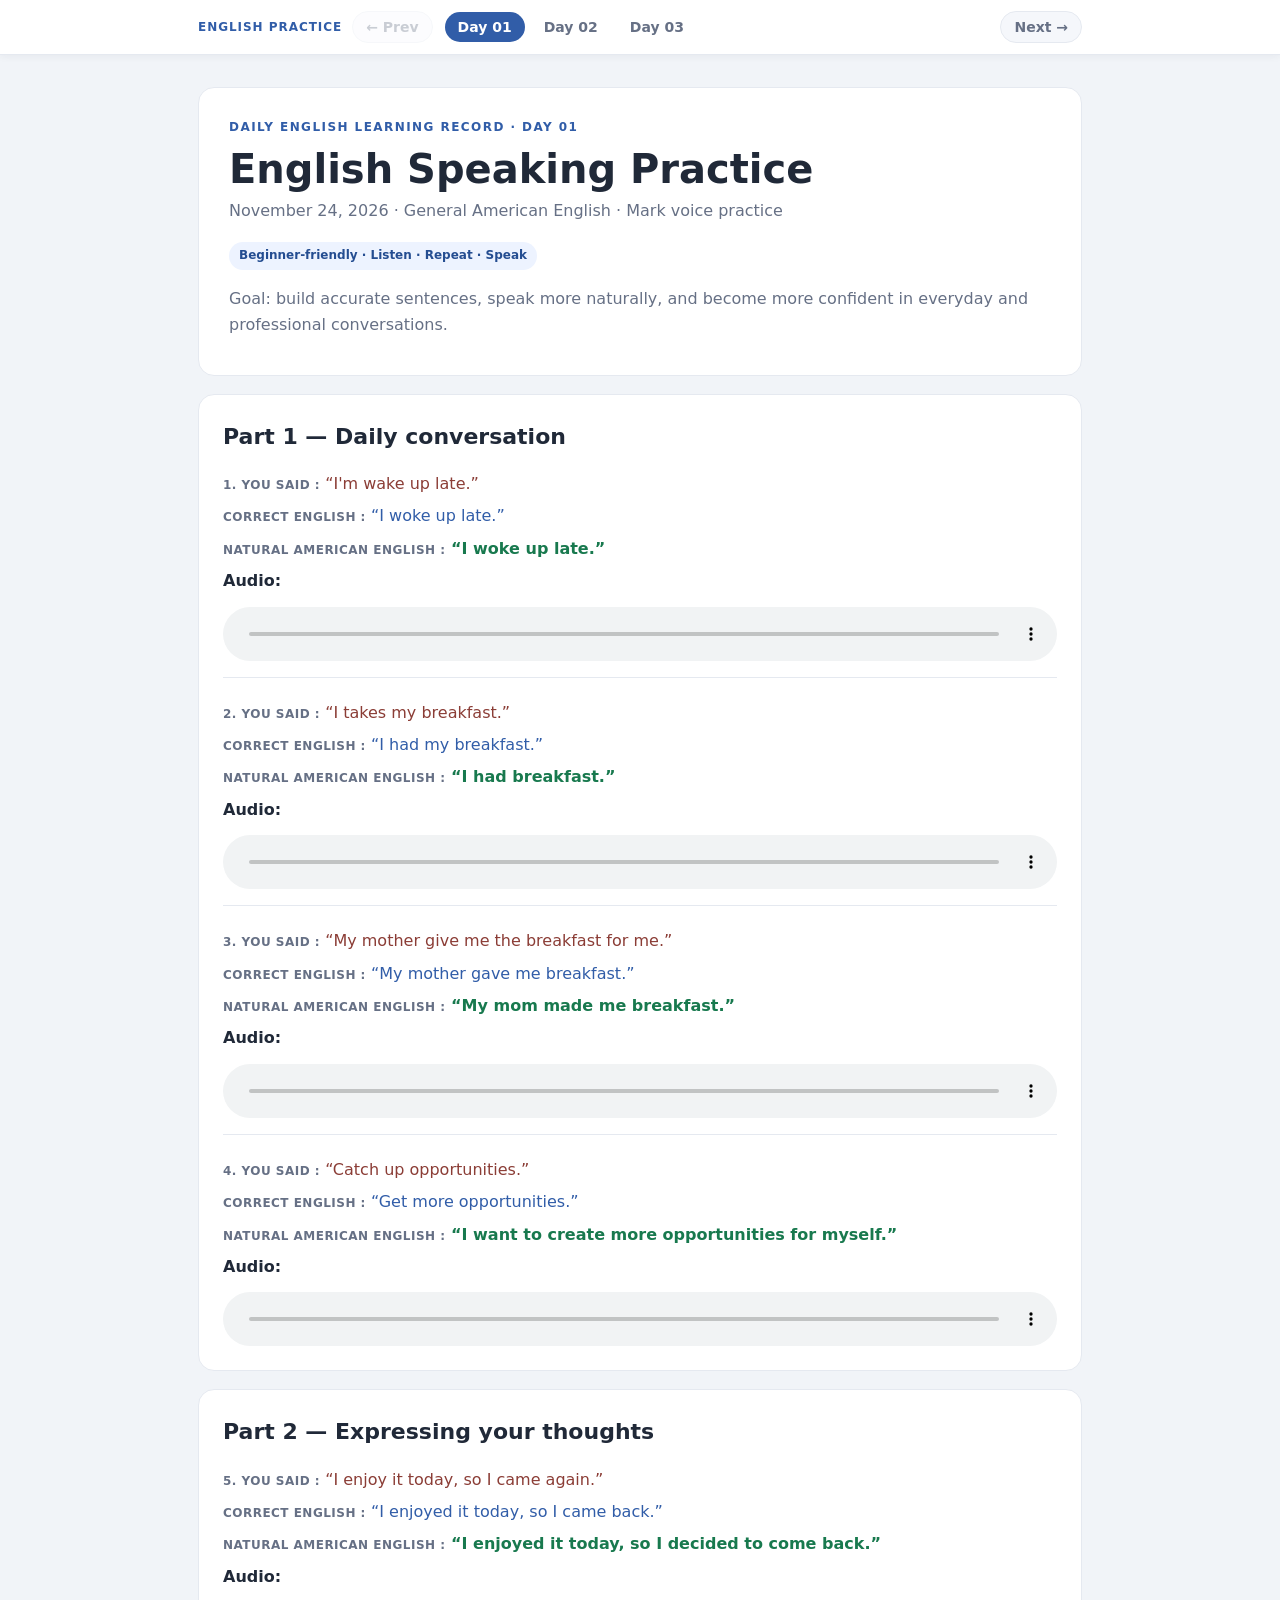
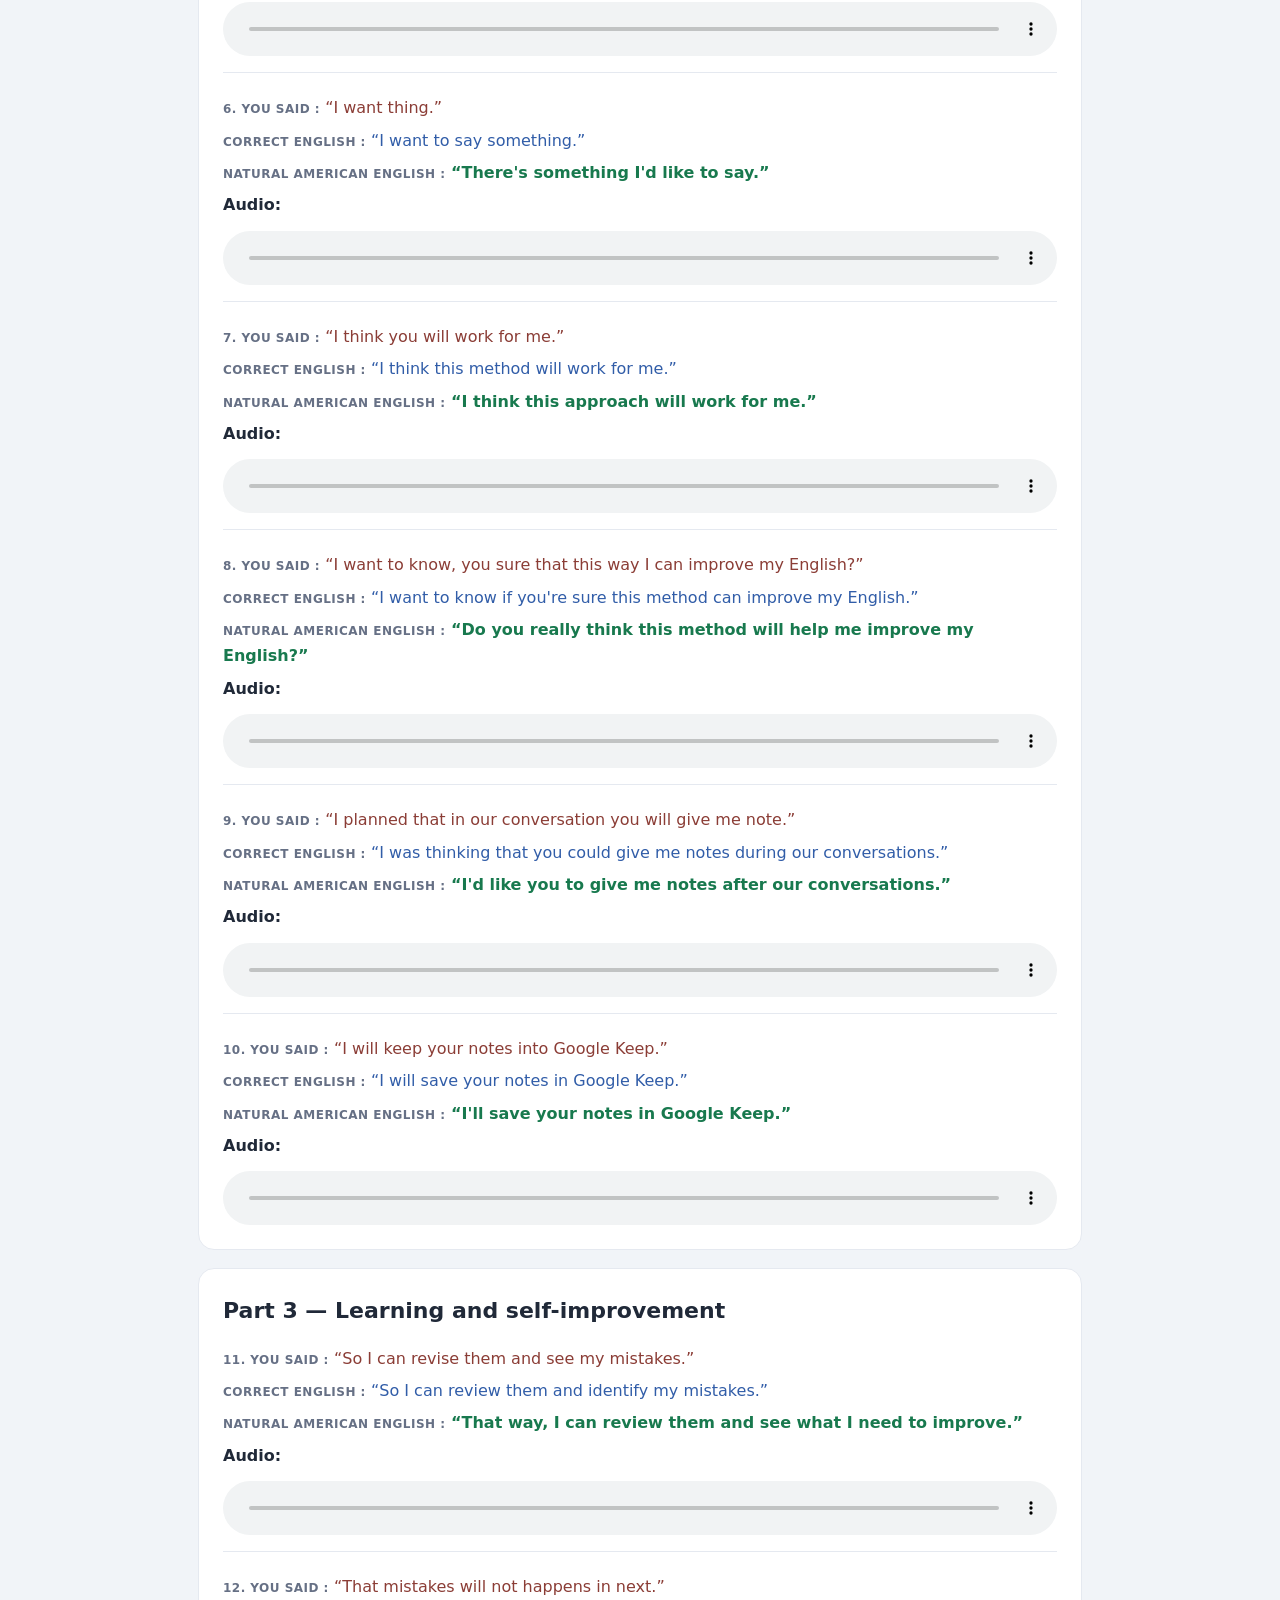
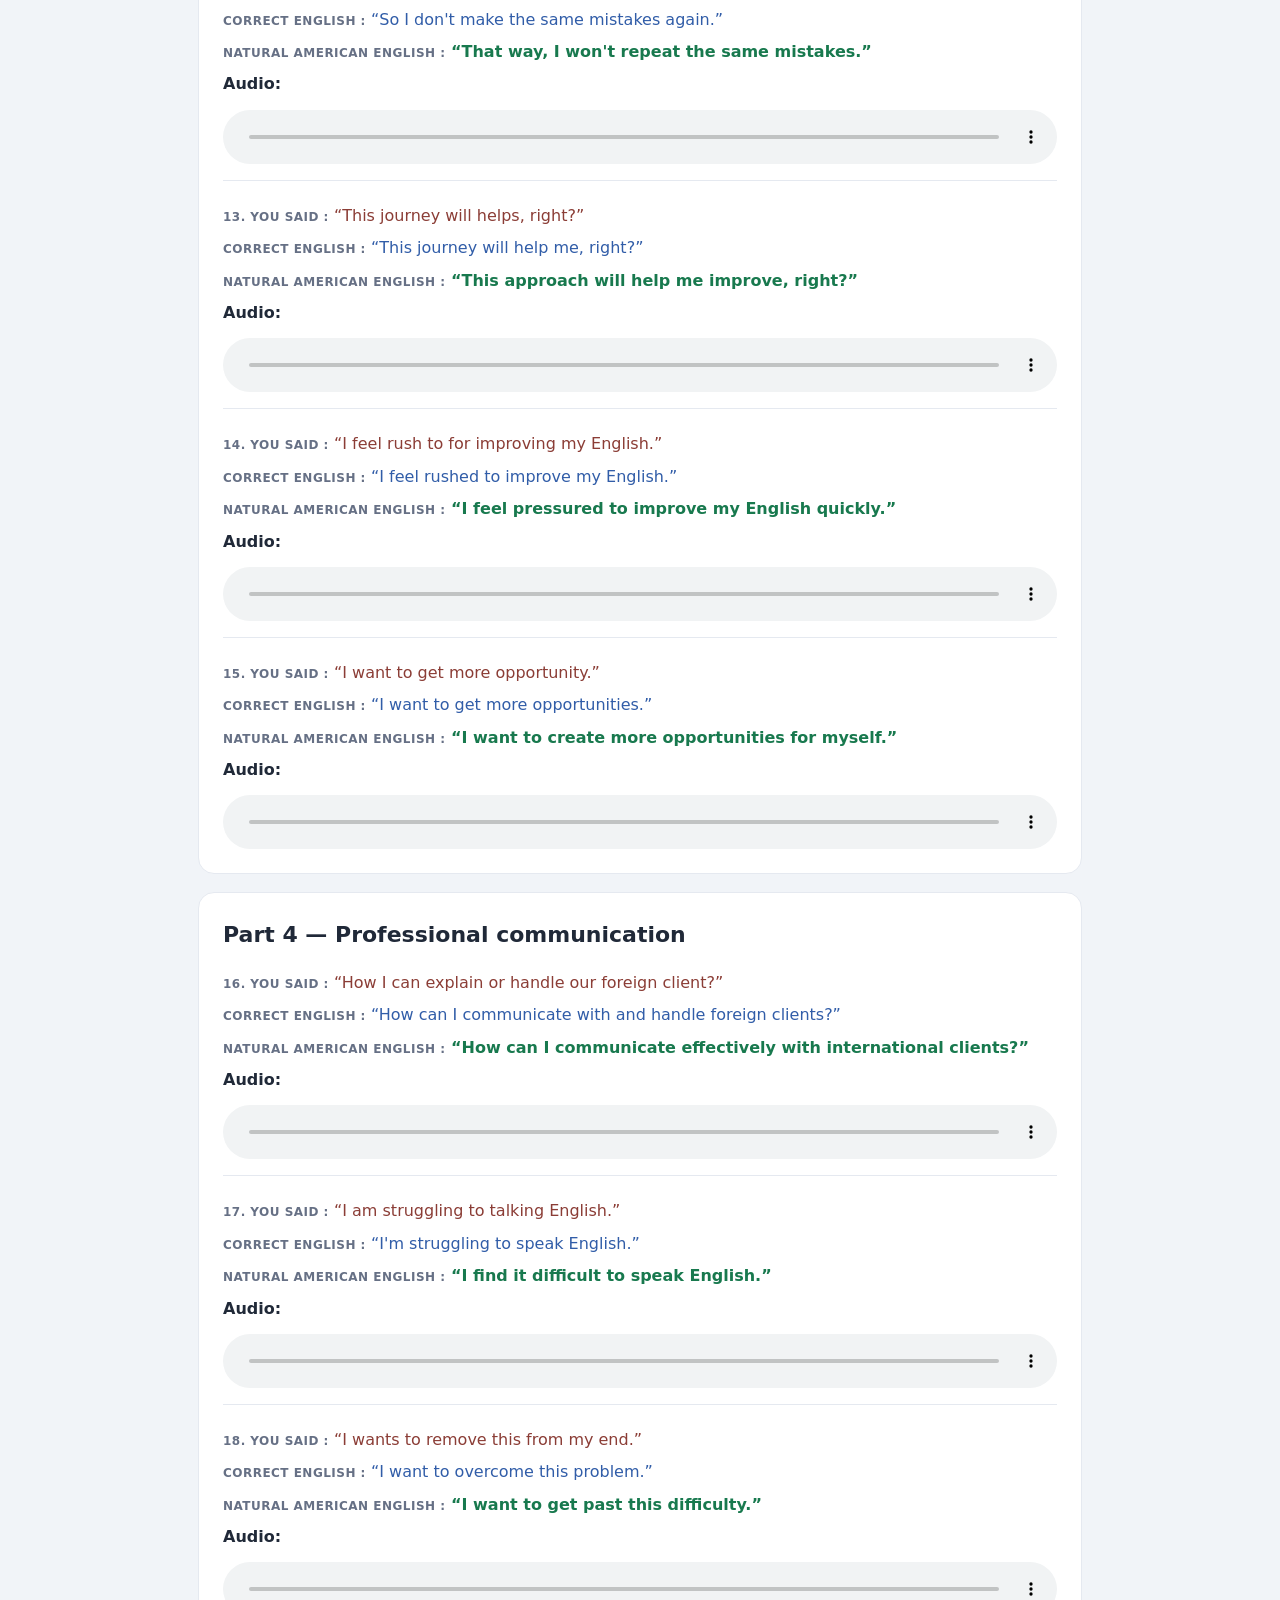
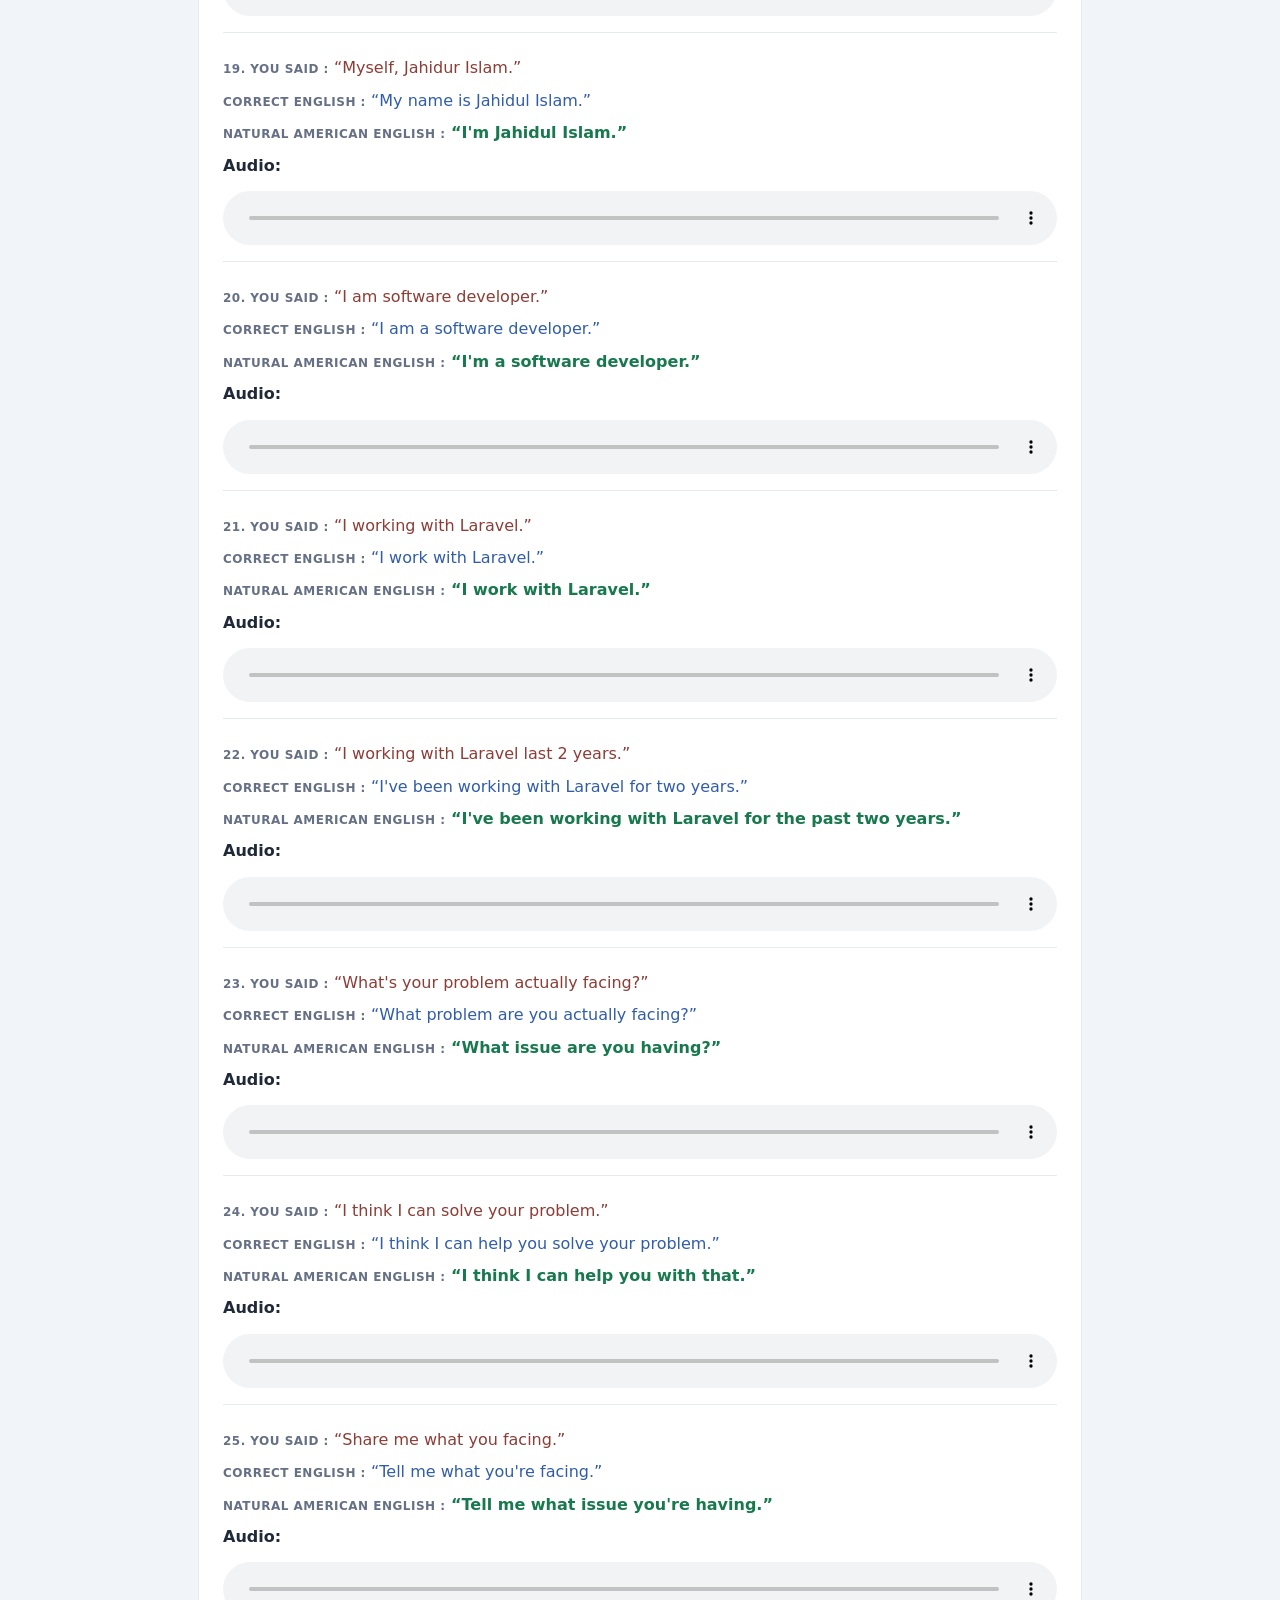
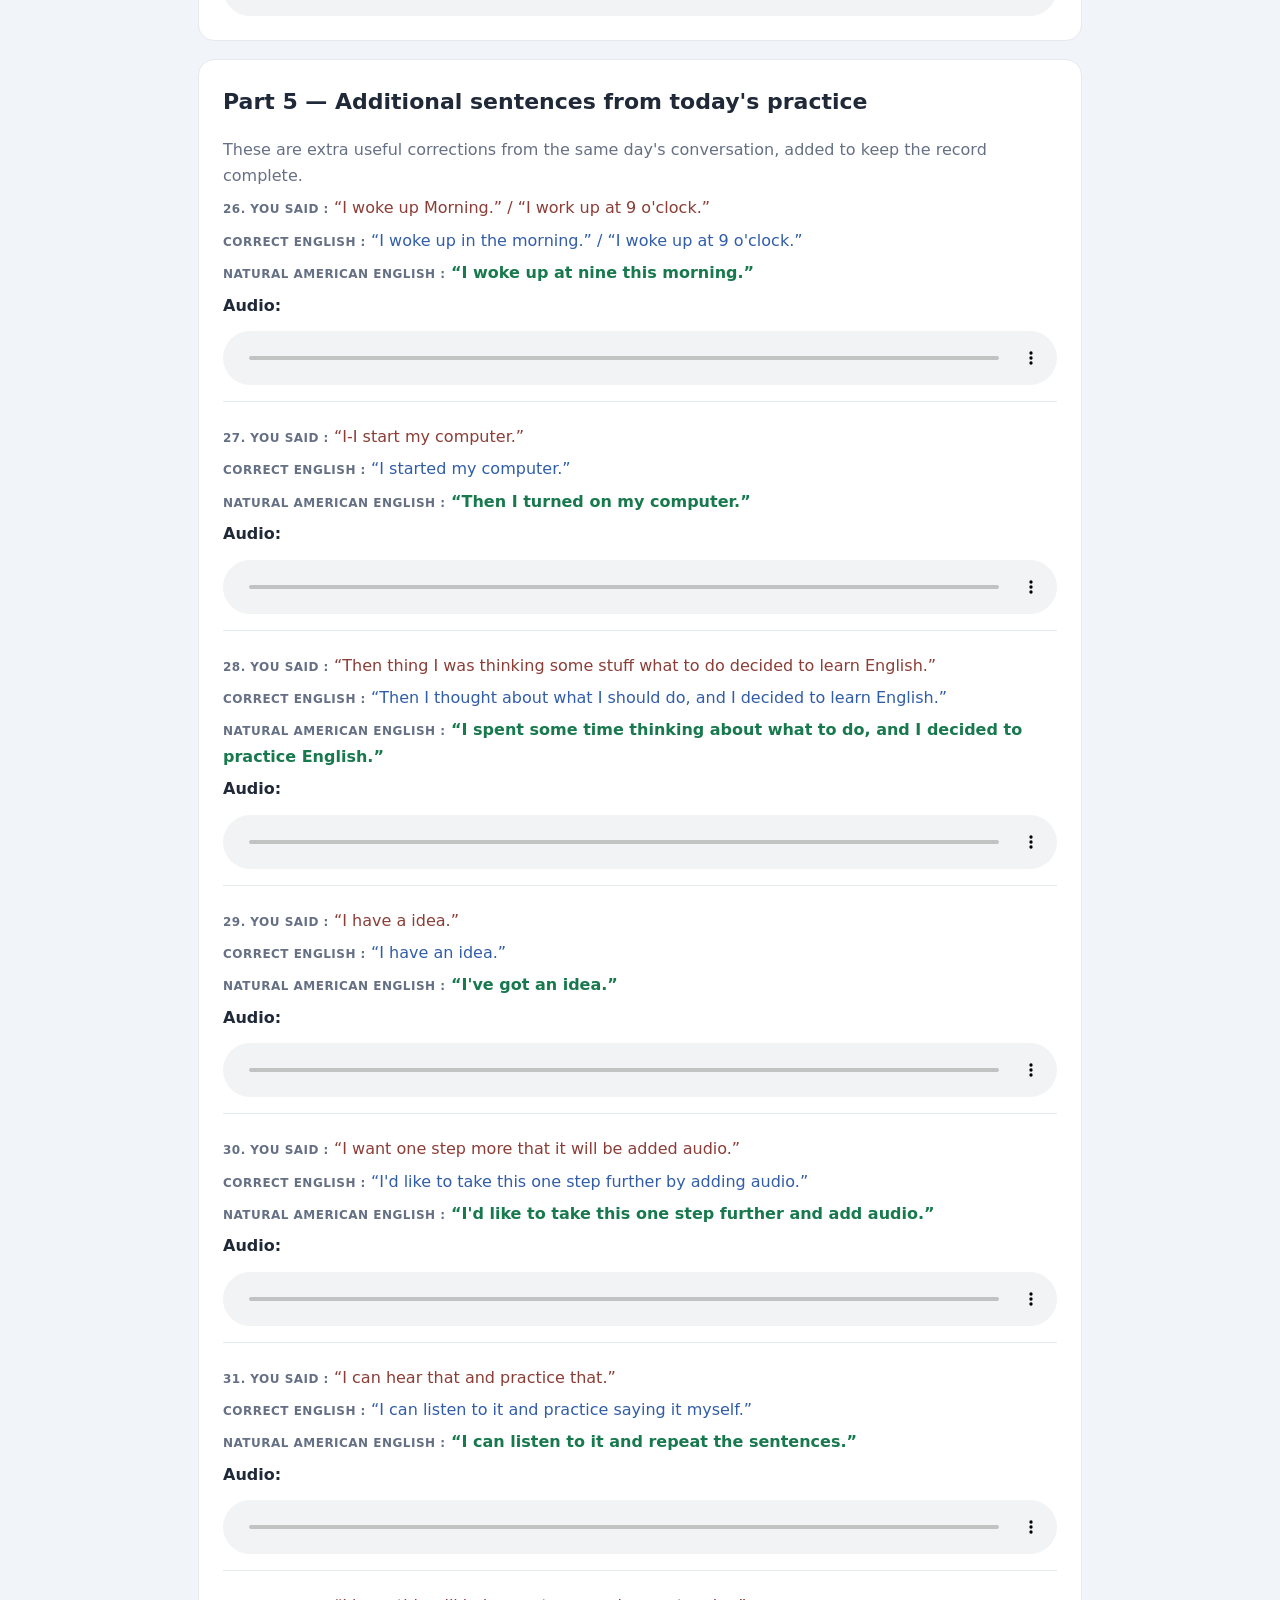
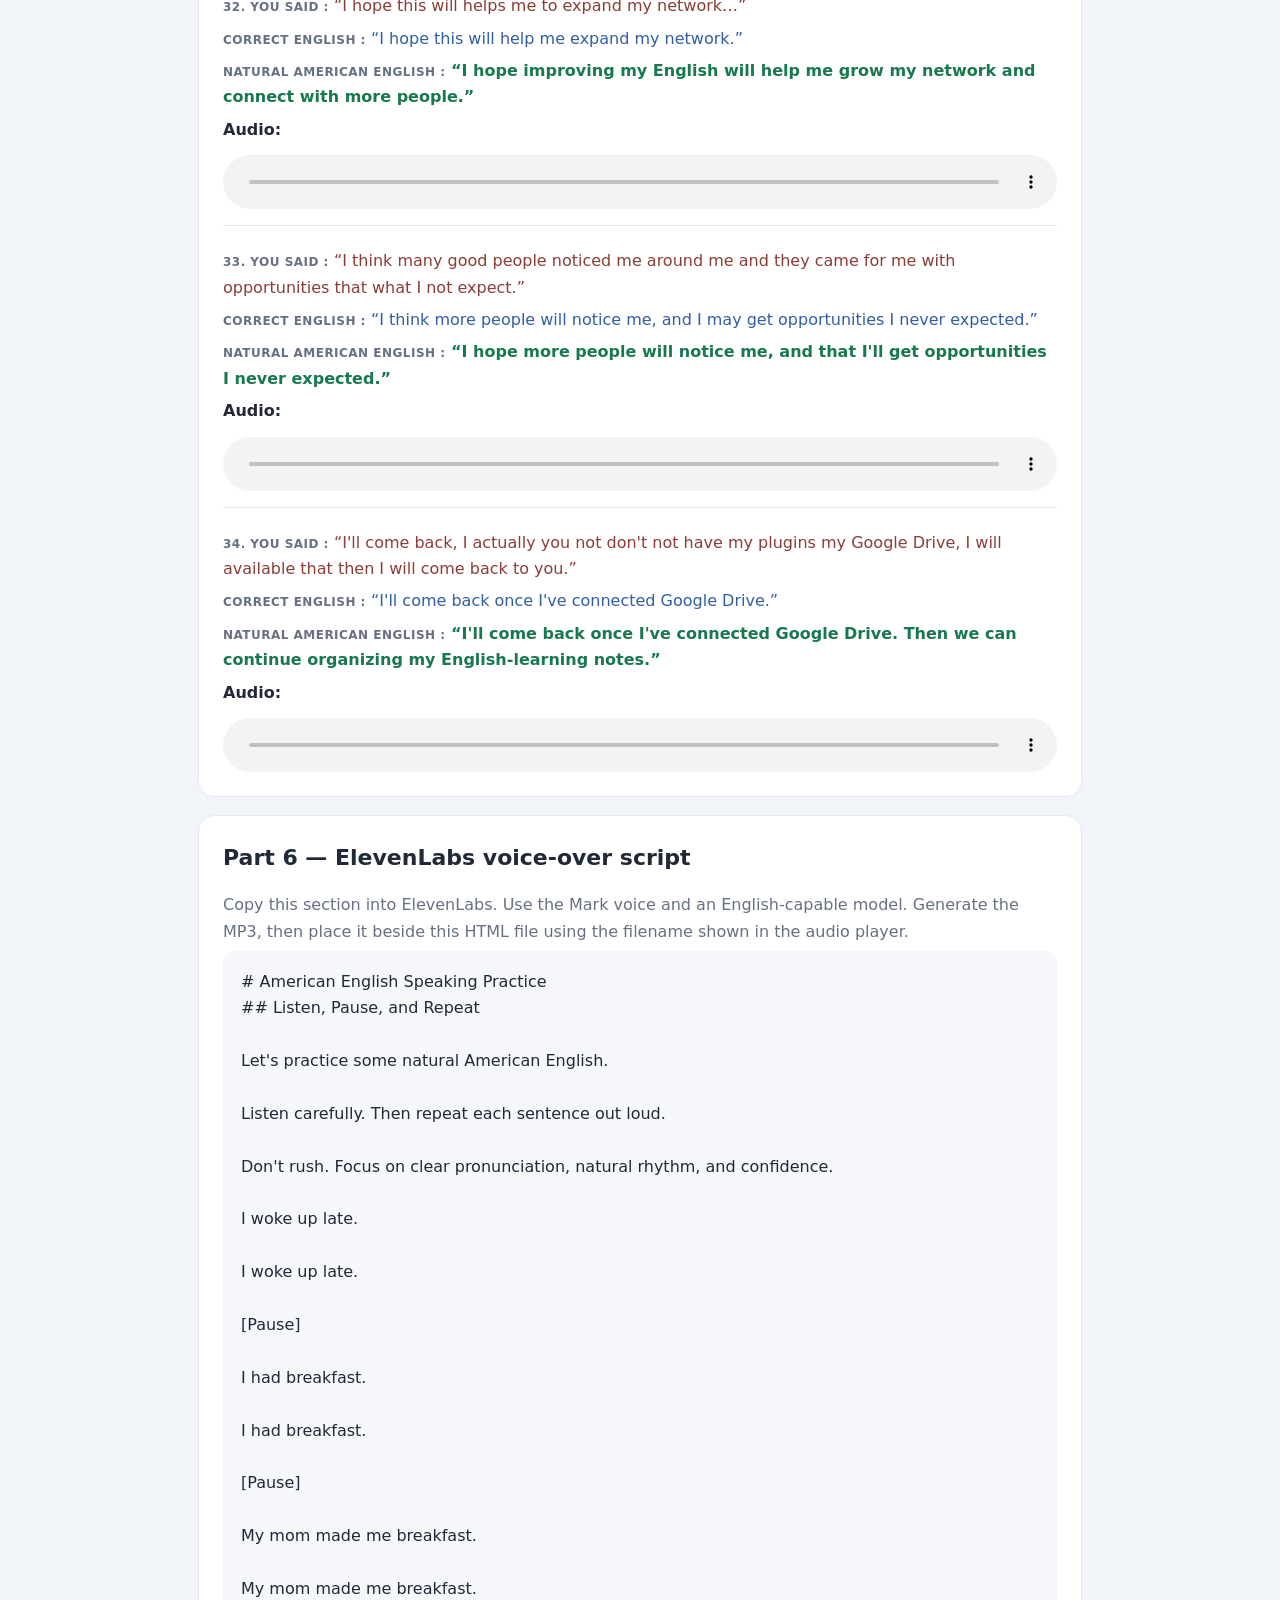
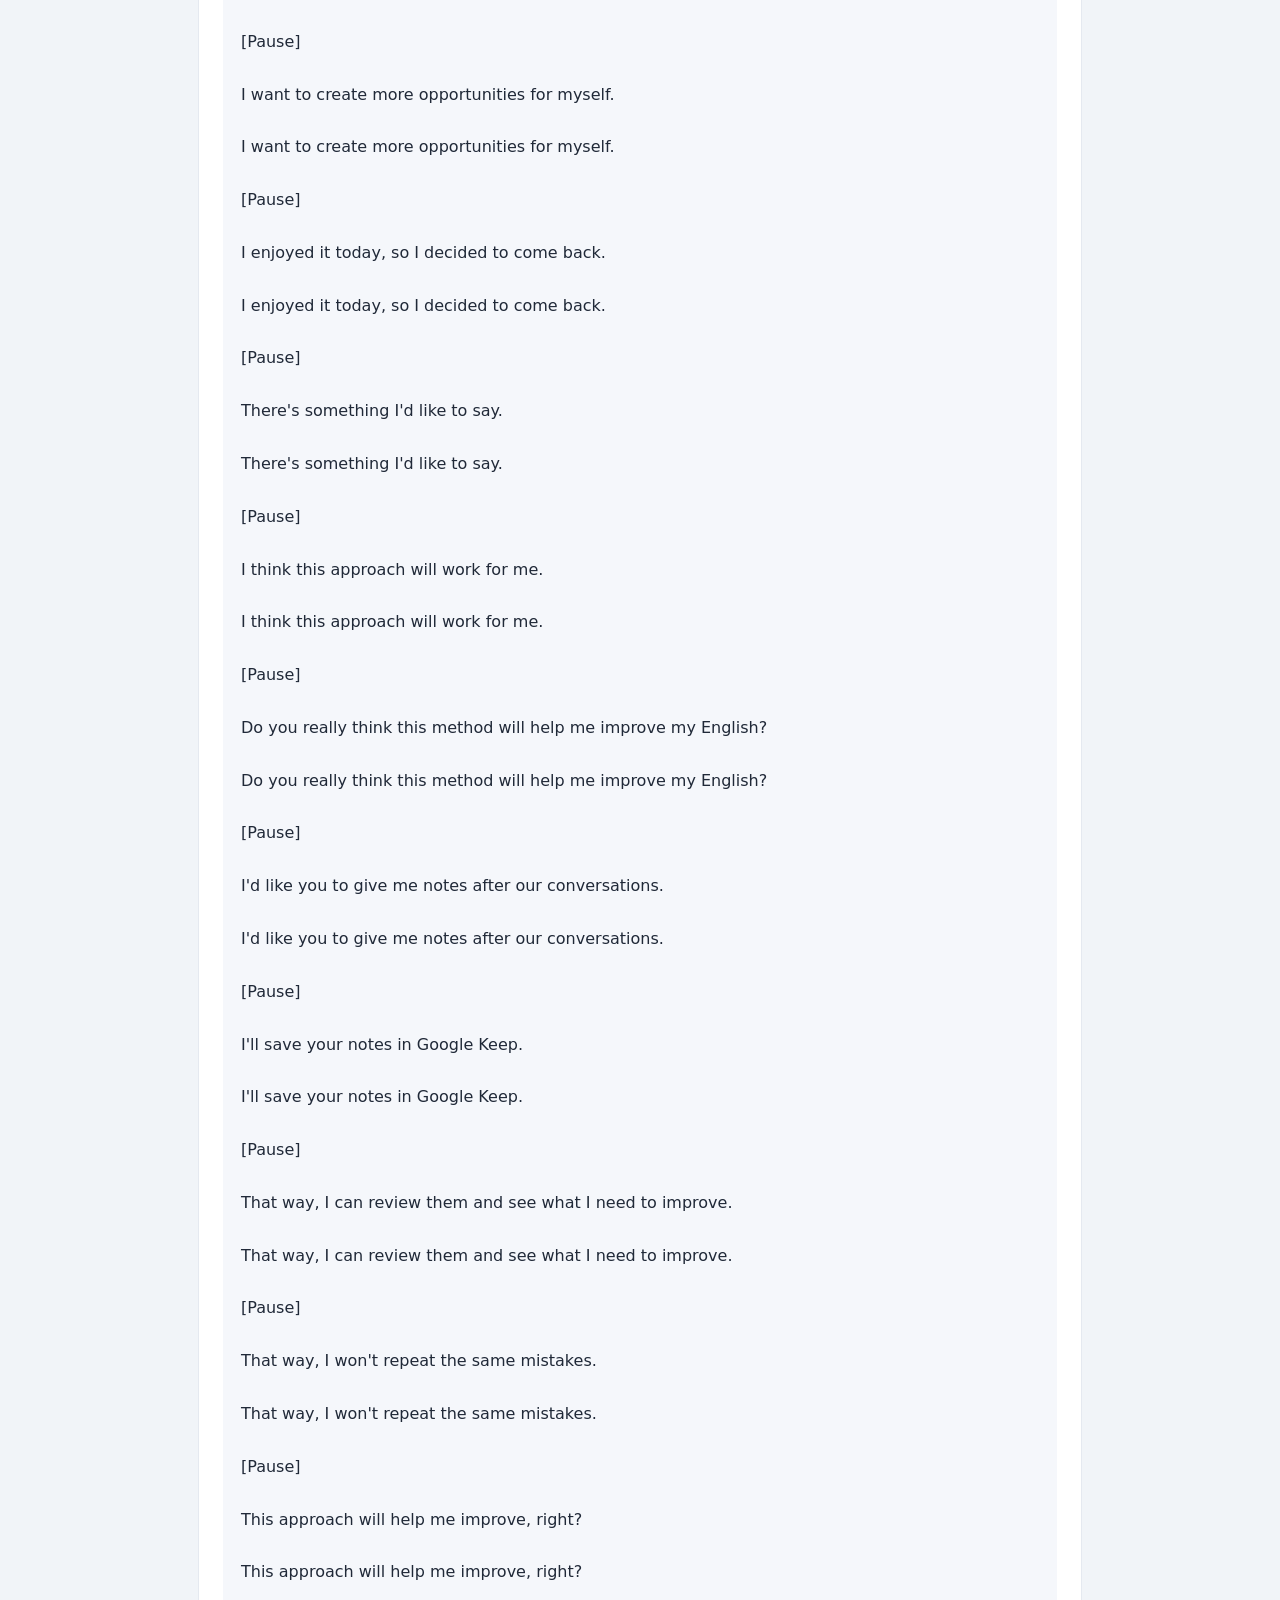
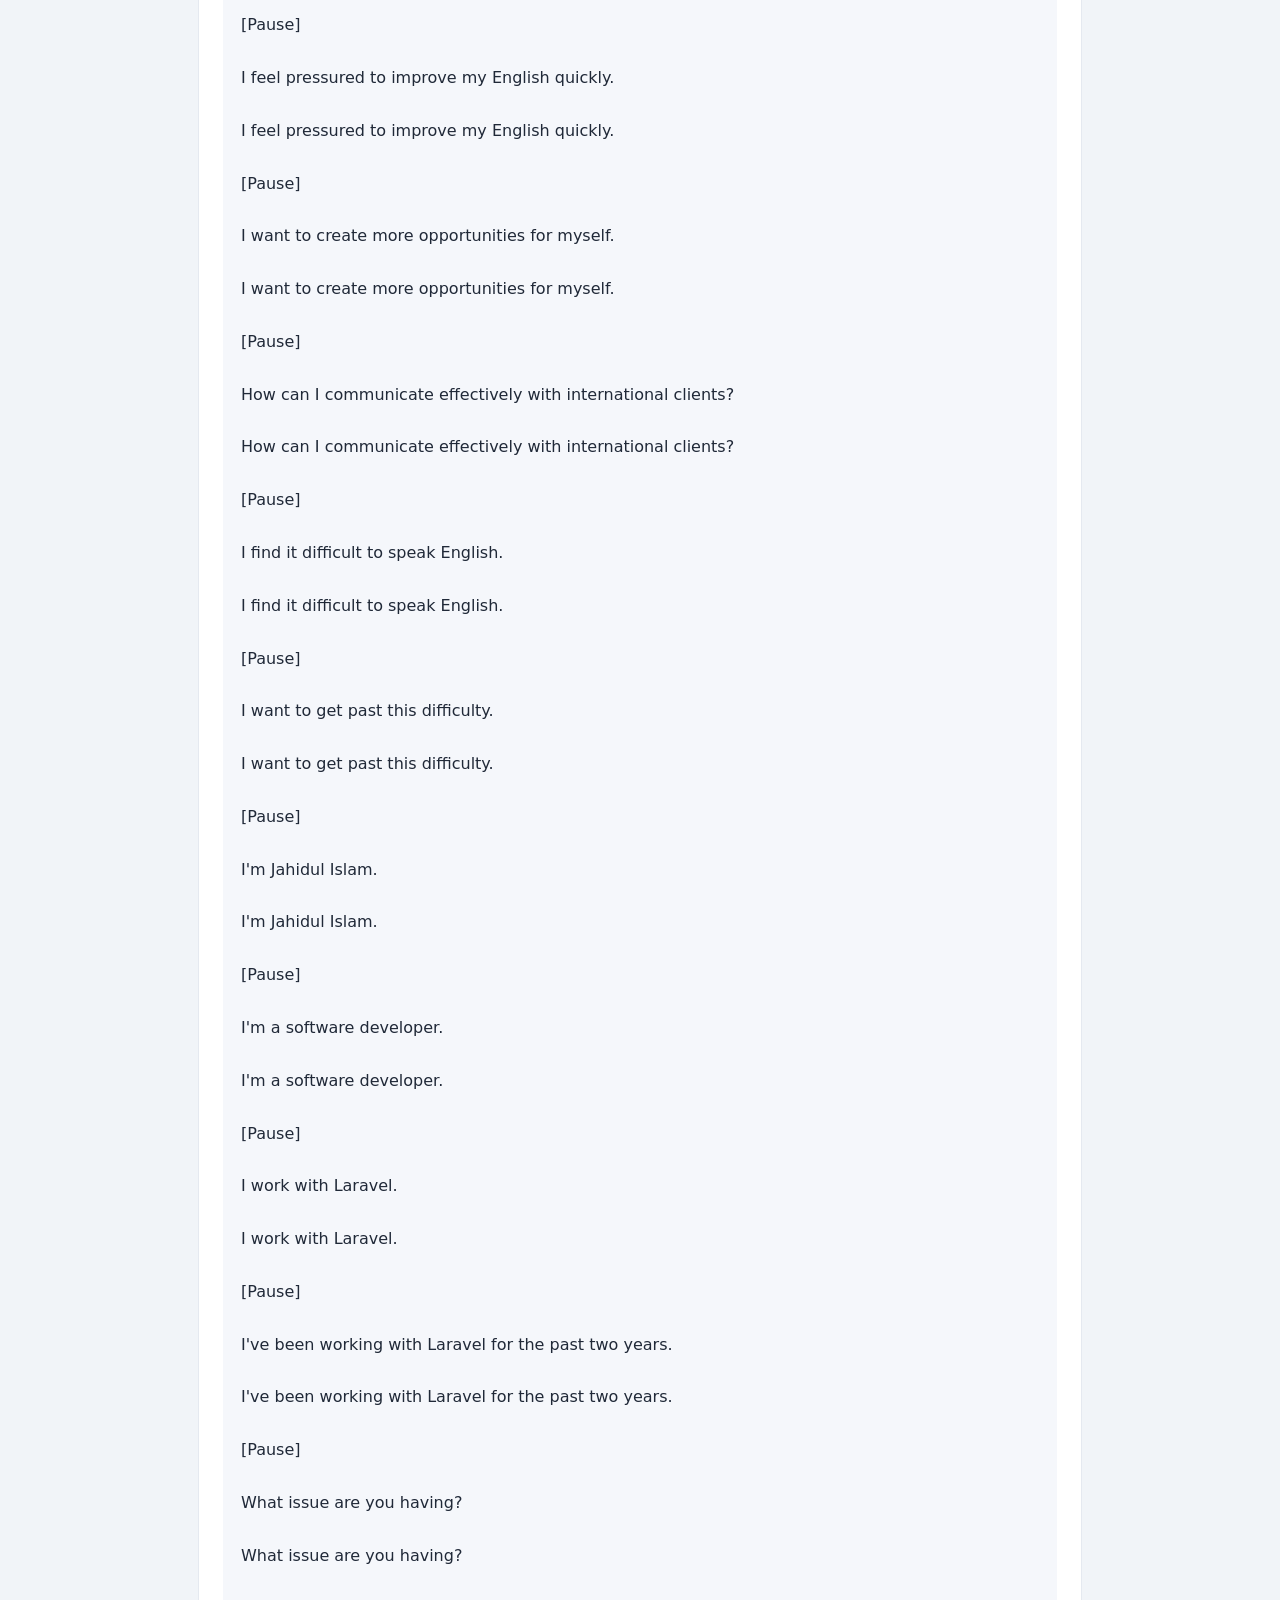
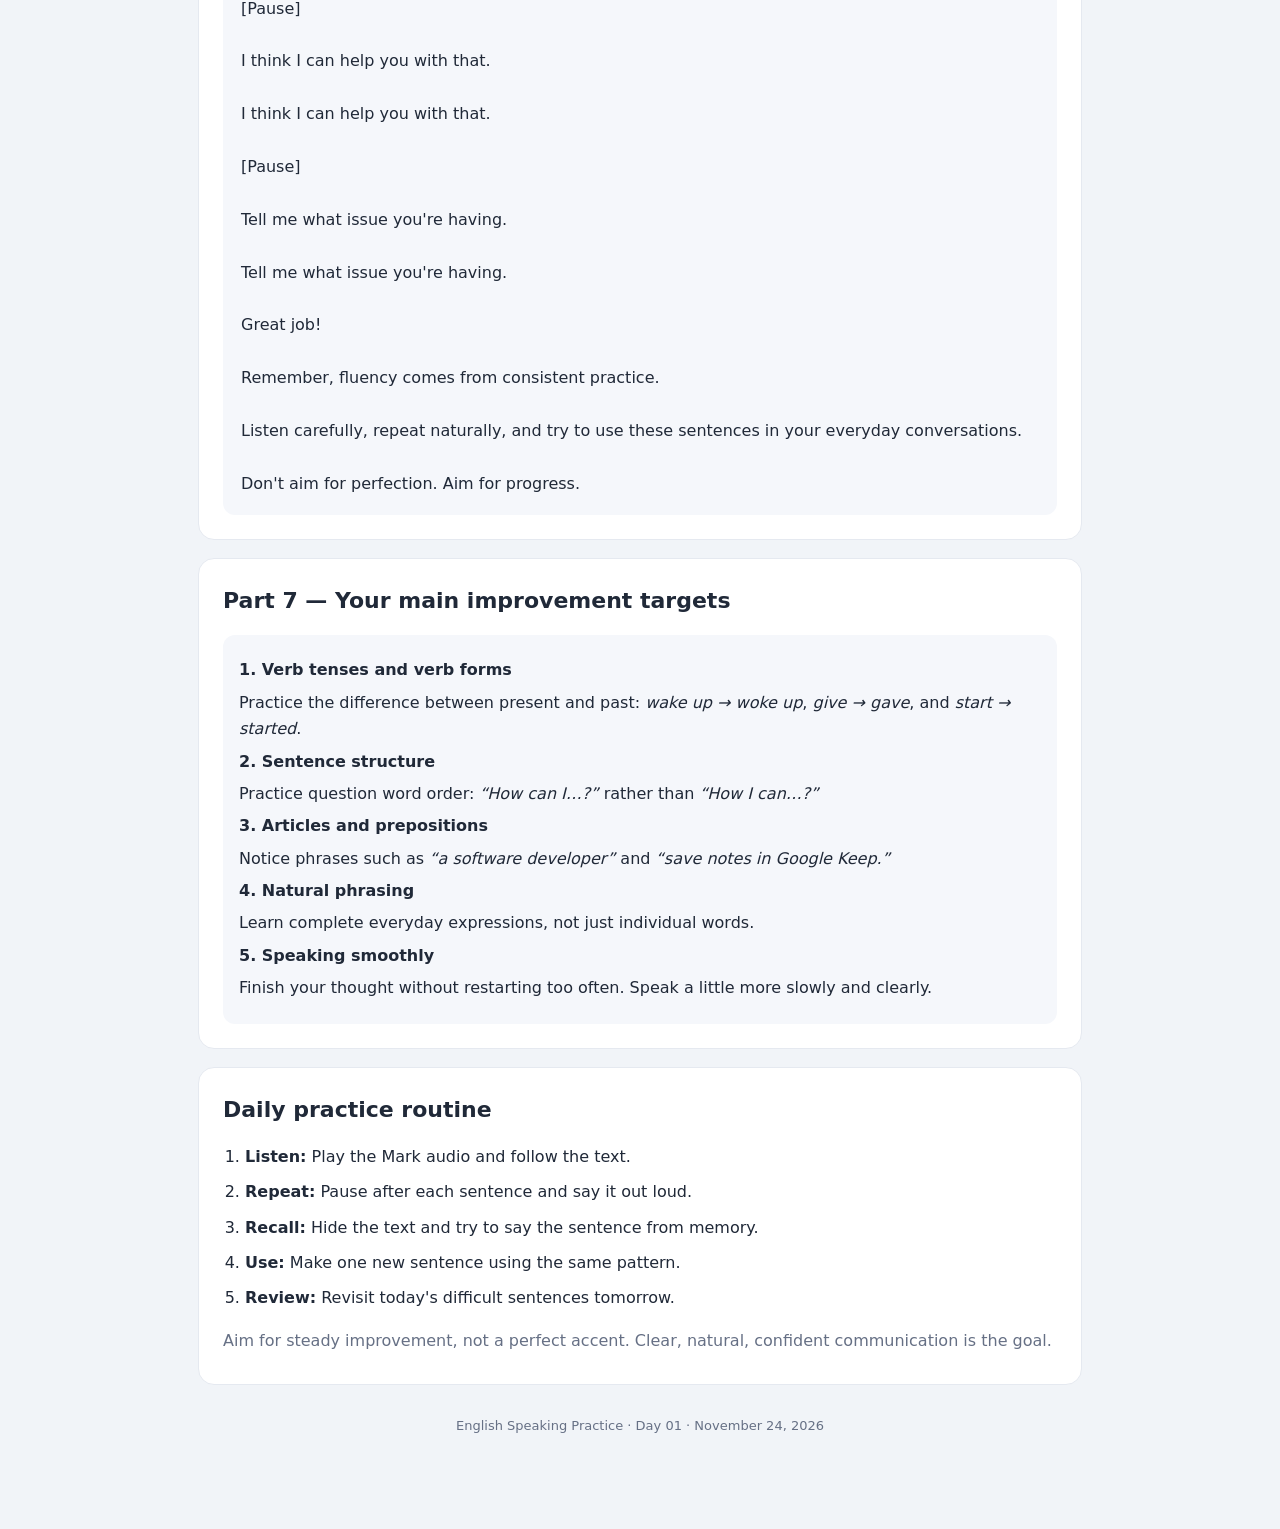
==== Day_01_English_Speaking_Practice.html @ 8c895131 "Addd" ====
<!DOCTYPE html>
<html lang="en">
<head>
<meta charset="UTF-8">
<meta name="viewport" content="width=device-width, initial-scale=1.0">
<title>Day 01 — English Speaking Practice</title>
<link rel="stylesheet" href="style.css">
</head>
<body>
<div class="page">
  <header>
    <div class="eyebrow">Daily English learning record · Day 01</div>
    <h1>English Speaking Practice</h1>
    <p class="sub">November 24, 2026 · General American English · Mark voice practice</p>
    <span class="pill">Beginner-friendly · Listen · Repeat · Speak</span>
    <p class="sub" style="margin-top:16px">Goal: build accurate sentences, speak more naturally, and become more confident in everyday and professional conversations.</p>
  </header>


  <section>
    <h2>Part 1 — Daily conversation</h2>

     <article class="lesson">
      <p class="said"><span class="label">1. You said :</span> “I'm wake up late.”</p>
      <p class="correct"><span class="label">Correct English :</span> “I woke up late.”</p>
      <p class="natural"><span class="label">Natural American English :</span> “I woke up late.”</p>
      <p><strong>Audio:</strong></p>
      <audio controls preload="none">
        <source src="audio/I_woke_up_late.mp3" type="audio/mpeg">
        Your browser does not support the audio player.
      </audio>
    </article>

     <article class="lesson">
      <p class="said"><span class="label">2. You said :</span> “I takes my breakfast.”</p>
      <p class="correct"><span class="label">Correct English :</span> “I had my breakfast.”</p>
      <p class="natural"><span class="label">Natural American English :</span> “I had breakfast.”</p>
      <p><strong>Audio:</strong></p>
      <audio controls preload="none">
        <source src="audio/I_had_breakfast.mp3" type="audio/mpeg">
        Your browser does not support the audio player.
      </audio>
    </article>

    <article class="lesson">
      <p class="said"><span class="label">3. You said :</span> “My mother give me the breakfast for me.”</p>
      <p class="correct"><span class="label">Correct English :</span> “My mother gave me breakfast.”</p>
      <p class="natural"><span class="label">Natural American English :</span> “My mom made me breakfast.”</p>
      <p><strong>Audio:</strong></p>
      <audio controls preload="none">
        <source src="audio/My_mom_made_me_breakfast.mp3" type="audio/mpeg">
        Your browser does not support the audio player.
      </audio>
    </article>

    <article class="lesson">
      <p class="said"><span class="label">4. You said :</span> “Catch up opportunities.”</p>
      <p class="correct"><span class="label">Correct English :</span> “Get more opportunities.”</p>
      <p class="natural"><span class="label">Natural American English :</span> “I want to create more opportunities for myself.”</p>
      <p><strong>Audio:</strong></p>
      <audio controls preload="none">
        <source src="audio/I_want_to_create_more_opportunities_for_myself.mp3" type="audio/mpeg">
        Your browser does not support the audio player.
      </audio>
    </article>
  </section>

  <section>
    <h2>Part 2 — Expressing your thoughts</h2>

    <article class="lesson">
      <p class="said"><span class="label">5. You said :</span> “I enjoy it today, so I came again.”</p>
      <p class="correct"><span class="label">Correct English :</span> “I enjoyed it today, so I came back.”</p>
      <p class="natural"><span class="label">Natural American English :</span> “I enjoyed it today, so I decided to come back.”</p>
      <p><strong>Audio:</strong></p>
      <audio controls preload="none">
        <source src="audio/I_enjoyed_it_today_so_I_decided_to_come_back.mp3" type="audio/mpeg">
        Your browser does not support the audio player.
      </audio>
    </article>

    <article class="lesson">
      <p class="said"><span class="label">6. You said :</span> “I want thing.”</p>
      <p class="correct"><span class="label">Correct English :</span> “I want to say something.”</p>
      <p class="natural"><span class="label">Natural American English :</span> “There's something I'd like to say.”</p>
      <p><strong>Audio:</strong></p>
      <audio controls preload="none">
        <source src="audio/Theres_something_Id_like_to_say.mp3" type="audio/mpeg">
        Your browser does not support the audio player.
      </audio>
    </article>

    <article class="lesson">
      <p class="said"><span class="label">7. You said :</span> “I think you will work for me.”</p>
      <p class="correct"><span class="label">Correct English :</span> “I think this method will work for me.”</p>
      <p class="natural"><span class="label">Natural American English :</span> “I think this approach will work for me.”</p>
      <p><strong>Audio:</strong></p>
      <audio controls preload="none">
        <source src="audio/I_think_this_approach_will_work_for_me.mp3" type="audio/mpeg">
        Your browser does not support the audio player.
      </audio>
    </article>

    <article class="lesson">
      <p class="said"><span class="label">8. You said :</span> “I want to know, you sure that this way I can improve my English?”</p>
      <p class="correct"><span class="label">Correct English :</span> “I want to know if you're sure this method can improve my English.”</p>
      <p class="natural"><span class="label">Natural American English :</span> “Do you really think this method will help me improve my English?”</p>
      <p><strong>Audio:</strong></p>
      <audio controls preload="none">
        <source src="audio/Do_you_really_think_this_method_will_help_me_improve_my.mp3" type="audio/mpeg">
        Your browser does not support the audio player.
      </audio>
    </article>

    <article class="lesson">
      <p class="said"><span class="label">9. You said :</span> “I planned that in our conversation you will give me note.”</p>
      <p class="correct"><span class="label">Correct English :</span> “I was thinking that you could give me notes during our conversations.”</p>
      <p class="natural"><span class="label">Natural American English :</span> “I'd like you to give me notes after our conversations.”</p>
      <p><strong>Audio:</strong></p>
      <audio controls preload="none">
        <source src="audio/Id_like_you_to_give_me_notes_after_our_conversations.mp3" type="audio/mpeg">
        Your browser does not support the audio player.
      </audio>
    </article>

    <article class="lesson">
      <p class="said"><span class="label">10. You said :</span> “I will keep your notes into Google Keep.”</p>
      <p class="correct"><span class="label">Correct English :</span> “I will save your notes in Google Keep.”</p>
      <p class="natural"><span class="label">Natural American English :</span> “I'll save your notes in Google Keep.”</p>
      <p><strong>Audio:</strong></p>
      <audio controls preload="none">
        <source src="audio/Ill_save_your_notes_in_Google_Keep.mp3" type="audio/mpeg">
        Your browser does not support the audio player.
      </audio>
    </article>
  </section>

  <section>
    <h2>Part 3 — Learning and self-improvement</h2>

    <article class="lesson">
      <p class="said"><span class="label">11. You said :</span> “So I can revise them and see my mistakes.”</p>
      <p class="correct"><span class="label">Correct English :</span> “So I can review them and identify my mistakes.”</p>
      <p class="natural"><span class="label">Natural American English :</span> “That way, I can review them and see what I need to improve.”</p>
      <p><strong>Audio:</strong></p>
      <audio controls preload="none">
        <source src="audio/That_way_I_can_review_them_and_see_what_I_need_to_improve.mp3" type="audio/mpeg">
        Your browser does not support the audio player.
      </audio>
    </article>

    <article class="lesson">
      <p class="said"><span class="label">12. You said :</span> “That mistakes will not happens in next.”</p>
      <p class="correct"><span class="label">Correct English :</span> “So I don't make the same mistakes again.”</p>
      <p class="natural"><span class="label">Natural American English :</span> “That way, I won't repeat the same mistakes.”</p>
      <p><strong>Audio:</strong></p>
      <audio controls preload="none">
        <source src="audio/That_way_I_wont_repeat_the_same_mistakes.mp3" type="audio/mpeg">
        Your browser does not support the audio player.
      </audio>
    </article>

    <article class="lesson">
      <p class="said"><span class="label">13. You said :</span> “This journey will helps, right?”</p>
      <p class="correct"><span class="label">Correct English :</span> “This journey will help me, right?”</p>
      <p class="natural"><span class="label">Natural American English :</span> “This approach will help me improve, right?”</p>
      <p><strong>Audio:</strong></p>
      <audio controls preload="none">
        <source src="audio/This_approach_will_help_me_improve_right.mp3" type="audio/mpeg">
        Your browser does not support the audio player.
      </audio>
    </article>

    <article class="lesson">
      <p class="said"><span class="label">14. You said :</span> “I feel rush to for improving my English.”</p>
      <p class="correct"><span class="label">Correct English :</span> “I feel rushed to improve my English.”</p>
      <p class="natural"><span class="label">Natural American English :</span> “I feel pressured to improve my English quickly.”</p>
      <p><strong>Audio:</strong></p>
      <audio controls preload="none">
        <source src="audio/I_feel_pressured_to_improve_my_English_quickly.mp3" type="audio/mpeg">
        Your browser does not support the audio player.
      </audio>
    </article>

    <article class="lesson">
      <p class="said"><span class="label">15. You said :</span> “I want to get more opportunity.”</p>
      <p class="correct"><span class="label">Correct English :</span> “I want to get more opportunities.”</p>
      <p class="natural"><span class="label">Natural American English :</span> “I want to create more opportunities for myself.”</p>
      <p><strong>Audio:</strong></p>
      <audio controls preload="none">
        <source src="audio/I_want_to_create_more_opportunities_for_myself.mp3" type="audio/mpeg">
        Your browser does not support the audio player.
      </audio>
    </article>
  </section>

  <section>
    <h2>Part 4 — Professional communication</h2>

    <article class="lesson">
      <p class="said"><span class="label">16. You said :</span> “How I can explain or handle our foreign client?”</p>
      <p class="correct"><span class="label">Correct English :</span> “How can I communicate with and handle foreign clients?”</p>
      <p class="natural"><span class="label">Natural American English :</span> “How can I communicate effectively with international clients?”</p>
      <p><strong>Audio:</strong></p>
      <audio controls preload="none">
        <source src="audio/How_can_I_communicate_effectively_with_international_clients.mp3" type="audio/mpeg">
        Your browser does not support the audio player.
      </audio>
    </article>

    <article class="lesson">
      <p class="said"><span class="label">17. You said :</span> “I am struggling to talking English.”</p>
      <p class="correct"><span class="label">Correct English :</span> “I'm struggling to speak English.”</p>
      <p class="natural"><span class="label">Natural American English :</span> “I find it difficult to speak English.”</p>
      <p><strong>Audio:</strong></p>
      <audio controls preload="none">
        <source src="audio/I_find_it_difficult_to_speak_English.mp3" type="audio/mpeg">
        Your browser does not support the audio player.
      </audio>
    </article>

    <article class="lesson">
      <p class="said"><span class="label">18. You said :</span> “I wants to remove this from my end.”</p>
      <p class="correct"><span class="label">Correct English :</span> “I want to overcome this problem.”</p>
      <p class="natural"><span class="label">Natural American English :</span> “I want to get past this difficulty.”</p>
      <p><strong>Audio:</strong></p>
      <audio controls preload="none">
        <source src="audio/I_want_to_get_past_this_difficulty.mp3" type="audio/mpeg">
        Your browser does not support the audio player.
      </audio>
    </article>

    <article class="lesson">
      <p class="said"><span class="label">19. You said :</span> “Myself, Jahidur Islam.”</p>
      <p class="correct"><span class="label">Correct English :</span> “My name is Jahidul Islam.”</p>
      <p class="natural"><span class="label">Natural American English :</span> “I'm Jahidul Islam.”</p>
      <p><strong>Audio:</strong></p>
      <audio controls preload="none">
        <source src="audio/Im_Jahidul_Islam.mp3" type="audio/mpeg">
        Your browser does not support the audio player.
      </audio>
    </article>

    <article class="lesson">
      <p class="said"><span class="label">20. You said :</span> “I am software developer.”</p>
      <p class="correct"><span class="label">Correct English :</span> “I am a software developer.”</p>
      <p class="natural"><span class="label">Natural American English :</span> “I'm a software developer.”</p>
      <p><strong>Audio:</strong></p>
      <audio controls preload="none">
        <source src="audio/Im_a_software_developer.mp3" type="audio/mpeg">
        Your browser does not support the audio player.
      </audio>
    </article>

    <article class="lesson">
      <p class="said"><span class="label">21. You said :</span> “I working with Laravel.”</p>
      <p class="correct"><span class="label">Correct English :</span> “I work with Laravel.”</p>
      <p class="natural"><span class="label">Natural American English :</span> “I work with Laravel.”</p>
      <p><strong>Audio:</strong></p>
      <audio controls preload="none">
        <source src="audio/I_work_with_Laravel.mp3" type="audio/mpeg">
        Your browser does not support the audio player.
      </audio>
    </article>

    <article class="lesson">
      <p class="said"><span class="label">22. You said :</span> “I working with Laravel last 2 years.”</p>
      <p class="correct"><span class="label">Correct English :</span> “I've been working with Laravel for two years.”</p>
      <p class="natural"><span class="label">Natural American English :</span> “I've been working with Laravel for the past two years.”</p>
      <p><strong>Audio:</strong></p>
      <audio controls preload="none">
        <source src="audio/Ive_been_working_with_Laravel_for_the_past_two_years.mp3" type="audio/mpeg">
        Your browser does not support the audio player.
      </audio>
    </article>

    <article class="lesson">
      <p class="said"><span class="label">23. You said :</span> “What's your problem actually facing?”</p>
      <p class="correct"><span class="label">Correct English :</span> “What problem are you actually facing?”</p>
      <p class="natural"><span class="label">Natural American English :</span> “What issue are you having?”</p>
      <p><strong>Audio:</strong></p>
      <audio controls preload="none">
        <source src="audio/What_issue_are_you_having.mp3" type="audio/mpeg">
        Your browser does not support the audio player.
      </audio>
    </article>

    <article class="lesson">
      <p class="said"><span class="label">24. You said :</span> “I think I can solve your problem.”</p>
      <p class="correct"><span class="label">Correct English :</span> “I think I can help you solve your problem.”</p>
      <p class="natural"><span class="label">Natural American English :</span> “I think I can help you with that.”</p>
      <p><strong>Audio:</strong></p>
      <audio controls preload="none">
        <source src="audio/I_think_I_can_help_you_with_that.mp3" type="audio/mpeg">
        Your browser does not support the audio player.
      </audio>
    </article>

    <article class="lesson">
      <p class="said"><span class="label">25. You said :</span> “Share me what you facing.”</p>
      <p class="correct"><span class="label">Correct English :</span> “Tell me what you're facing.”</p>
      <p class="natural"><span class="label">Natural American English :</span> “Tell me what issue you're having.”</p>
      <p><strong>Audio:</strong></p>
      <audio controls preload="none">
        <source src="audio/Tell_me_what_issue_youre_having.mp3" type="audio/mpeg">
        Your browser does not support the audio player.
      </audio>
    </article>
  </section>

  <section>
    <h2>Part 5 — Additional sentences from today's practice</h2>
    <p class="sub">These are extra useful corrections from the same day's conversation, added to keep the record complete.</p>

    <article class="lesson">
      <p class="said"><span class="label">26. You said :</span> “I woke up Morning.” / “I work up at 9 o'clock.”</p>
      <p class="correct"><span class="label">Correct English :</span> “I woke up in the morning.” / “I woke up at 9 o'clock.”</p>
      <p class="natural"><span class="label">Natural American English :</span> “I woke up at nine this morning.”</p>
      <p><strong>Audio:</strong></p>
      <audio controls preload="none">
        <source src="audio/I_woke_up_at_nine_this_morning.mp3" type="audio/mpeg">
        Your browser does not support the audio player.
      </audio>
    </article>

    <article class="lesson">
      <p class="said"><span class="label">27. You said :</span> “I-I start my computer.”</p>
      <p class="correct"><span class="label">Correct English :</span> “I started my computer.”</p>
      <p class="natural"><span class="label">Natural American English :</span> “Then I turned on my computer.”</p>
      <p><strong>Audio:</strong></p>
      <audio controls preload="none">
        <source src="audio/Then_I_turned_on_my_computer.mp3" type="audio/mpeg">
        Your browser does not support the audio player.
      </audio>
    </article>

    <article class="lesson">
      <p class="said"><span class="label">28. You said :</span> “Then thing I was thinking some stuff what to do decided to learn English.”</p>
      <p class="correct"><span class="label">Correct English :</span> “Then I thought about what I should do, and I decided to learn English.”</p>
      <p class="natural"><span class="label">Natural American English :</span> “I spent some time thinking about what to do, and I decided to practice English.”</p>
      <p><strong>Audio:</strong></p>
      <audio controls preload="none">
        <source src="audio/I_spent_some_time_thinking_about_what_to_do_and_I_decided_to.mp3" type="audio/mpeg">
        Your browser does not support the audio player.
      </audio>
    </article>

    <article class="lesson">
      <p class="said"><span class="label">29. You said :</span> “I have a idea.”</p>
      <p class="correct"><span class="label">Correct English :</span> “I have an idea.”</p>
      <p class="natural"><span class="label">Natural American English :</span> “I've got an idea.”</p>
      <p><strong>Audio:</strong></p>
      <audio controls preload="none">
        <source src="audio/Ive_got_an_idea.mp3" type="audio/mpeg">
        Your browser does not support the audio player.
      </audio>
    </article>

    <article class="lesson">
      <p class="said"><span class="label">30. You said :</span> “I want one step more that it will be added audio.”</p>
      <p class="correct"><span class="label">Correct English :</span> “I'd like to take this one step further by adding audio.”</p>
      <p class="natural"><span class="label">Natural American English :</span> “I'd like to take this one step further and add audio.”</p>
      <p><strong>Audio:</strong></p>
      <audio controls preload="none">
        <source src="audio/Id_like_to_take_this_one_step_further_and_add_audio.mp3" type="audio/mpeg">
        Your browser does not support the audio player.
      </audio>
    </article>

    <article class="lesson">
      <p class="said"><span class="label">31. You said :</span> “I can hear that and practice that.”</p>
      <p class="correct"><span class="label">Correct English :</span> “I can listen to it and practice saying it myself.”</p>
      <p class="natural"><span class="label">Natural American English :</span> “I can listen to it and repeat the sentences.”</p>
      <p><strong>Audio:</strong></p>
      <audio controls preload="none">
        <source src="audio/I_can_listen_to_it_and_repeat_the_sentences.mp3" type="audio/mpeg">
        Your browser does not support the audio player.
      </audio>
    </article>

    <article class="lesson">
      <p class="said"><span class="label">32. You said :</span> “I hope this will helps me to expand my network…”</p>
      <p class="correct"><span class="label">Correct English :</span> “I hope this will help me expand my network.”</p>
      <p class="natural"><span class="label">Natural American English :</span> “I hope improving my English will help me grow my network and connect with more people.”</p>
      <p><strong>Audio:</strong></p>
      <audio controls preload="none">
        <source src="audio/I_hope_improving_my_English_will_help_me_grow_my_network_and.mp3" type="audio/mpeg">
        Your browser does not support the audio player.
      </audio>
    </article>

    <article class="lesson">
      <p class="said"><span class="label">33. You said :</span> “I think many good people noticed me around me and they came for me with opportunities that what I not expect.”</p>
      <p class="correct"><span class="label">Correct English :</span> “I think more people will notice me, and I may get opportunities I never expected.”</p>
      <p class="natural"><span class="label">Natural American English :</span> “I hope more people will notice me, and that I'll get opportunities I never expected.”</p>
      <p><strong>Audio:</strong></p>
      <audio controls preload="none">
        <source src="audio/I_hope_more_people_will_notice_me_and_that_Ill_get.mp3" type="audio/mpeg">
        Your browser does not support the audio player.
      </audio>
    </article>

    <article class="lesson">
      <p class="said"><span class="label">34. You said :</span> “I'll come back, I actually you not don't not have my plugins my Google Drive, I will available that then I will come back to you.”</p>
      <p class="correct"><span class="label">Correct English :</span> “I'll come back once I've connected Google Drive.”</p>
      <p class="natural"><span class="label">Natural American English :</span> “I'll come back once I've connected Google Drive. Then we can continue organizing my English-learning notes.”</p>
      <p><strong>Audio:</strong></p>
      <audio controls preload="none">
        <source src="audio/Ill_come_back_once_Ive_connected_Google_Drive_Then_we_can.mp3" type="audio/mpeg">
        Your browser does not support the audio player.
      </audio>
    </article>
  </section>

  <section>
    <h2>Part 6 — ElevenLabs voice-over script</h2>
    <p class="sub">Copy this section into ElevenLabs. Use the Mark voice and an English-capable model. Generate the MP3, then place it beside this HTML file using the filename shown in the audio player.</p>
    <div class="script"># American English Speaking Practice
## Listen, Pause, and Repeat

Let's practice some natural American English.

Listen carefully. Then repeat each sentence out loud.

Don't rush. Focus on clear pronunciation, natural rhythm, and confidence.

I woke up late.

I woke up late.

[Pause]

I had breakfast.

I had breakfast.

[Pause]

My mom made me breakfast.

My mom made me breakfast.

[Pause]

I want to create more opportunities for myself.

I want to create more opportunities for myself.

[Pause]

I enjoyed it today, so I decided to come back.

I enjoyed it today, so I decided to come back.

[Pause]

There's something I'd like to say.

There's something I'd like to say.

[Pause]

I think this approach will work for me.

I think this approach will work for me.

[Pause]

Do you really think this method will help me improve my English?

Do you really think this method will help me improve my English?

[Pause]

I'd like you to give me notes after our conversations.

I'd like you to give me notes after our conversations.

[Pause]

I'll save your notes in Google Keep.

I'll save your notes in Google Keep.

[Pause]

That way, I can review them and see what I need to improve.

That way, I can review them and see what I need to improve.

[Pause]

That way, I won't repeat the same mistakes.

That way, I won't repeat the same mistakes.

[Pause]

This approach will help me improve, right?

This approach will help me improve, right?

[Pause]

I feel pressured to improve my English quickly.

I feel pressured to improve my English quickly.

[Pause]

I want to create more opportunities for myself.

I want to create more opportunities for myself.

[Pause]

How can I communicate effectively with international clients?

How can I communicate effectively with international clients?

[Pause]

I find it difficult to speak English.

I find it difficult to speak English.

[Pause]

I want to get past this difficulty.

I want to get past this difficulty.

[Pause]

I'm Jahidul Islam.

I'm Jahidul Islam.

[Pause]

I'm a software developer.

I'm a software developer.

[Pause]

I work with Laravel.

I work with Laravel.

[Pause]

I've been working with Laravel for the past two years.

I've been working with Laravel for the past two years.

[Pause]

What issue are you having?

What issue are you having?

[Pause]

I think I can help you with that.

I think I can help you with that.

[Pause]

Tell me what issue you're having.

Tell me what issue you're having.

Great job!

Remember, fluency comes from consistent practice.

Listen carefully, repeat naturally, and try to use these sentences in your everyday conversations.

Don't aim for perfection. Aim for progress.</div>
  </section>

  <section>
    <h2>Part 7 — Your main improvement targets</h2>
    <div class="tip">
      <p><strong>1. Verb tenses and verb forms</strong></p>
      <p>Practice the difference between present and past: <em>wake up → woke up</em>, <em>give → gave</em>, and <em>start → started</em>.</p>
      <p><strong>2. Sentence structure</strong></p>
      <p>Practice question word order: <em>“How can I…?”</em> rather than <em>“How I can…?”</em></p>
      <p><strong>3. Articles and prepositions</strong></p>
      <p>Notice phrases such as <em>“a software developer”</em> and <em>“save notes in Google Keep.”</em></p>
      <p><strong>4. Natural phrasing</strong></p>
      <p>Learn complete everyday expressions, not just individual words.</p>
      <p><strong>5. Speaking smoothly</strong></p>
      <p>Finish your thought without restarting too often. Speak a little more slowly and clearly.</p>
    </div>
  </section>

  <section>
    <h2>Daily practice routine</h2>
    <ol class="sentence-list">
      <li><strong>Listen:</strong> Play the Mark audio and follow the text.</li>
      <li><strong>Repeat:</strong> Pause after each sentence and say it out loud.</li>
      <li><strong>Recall:</strong> Hide the text and try to say the sentence from memory.</li>
      <li><strong>Use:</strong> Make one new sentence using the same pattern.</li>
      <li><strong>Review:</strong> Revisit today's difficult sentences tomorrow.</li>
    </ol>
    <p class="sub">Aim for steady improvement, not a perfect accent. Clear, natural, confident communication is the goal.</p>
  </section>

  <footer>English Speaking Practice · Day 01 · November 24, 2026</footer>
</div>
<script src="nav.js"></script>
</body>
</html>
---- style.css ----
:root {
  --ink: #202938; --muted: #667085; --line: #e5e9f0;
  --paper: #ffffff; --soft: #f5f7fb; --accent: #315da8;
  --green: #18794e;
}
* { box-sizing: border-box; }
body {
  margin: 0; background: #f1f4f8; color: var(--ink);
  font: 16px/1.65 Inter, ui-sans-serif, system-ui, -apple-system, "Segoe UI", sans-serif;
}
.page { max-width: 920px; margin: 32px auto; padding: 0 18px 48px; }
header, section, .audio-card {
  background: var(--paper); border: 1px solid var(--line);
  border-radius: 16px; padding: 24px; margin-bottom: 18px;
}
header { padding: 30px; }
.eyebrow { color: var(--accent); font-size: 12px; font-weight: 800; letter-spacing: .12em; text-transform: uppercase; }
h1 { margin: 8px 0 4px; font-size: clamp(28px, 5vw, 40px); line-height: 1.15; }
h2 { margin: 0 0 16px; font-size: 22px; }
h3 { margin: 0 0 12px; font-size: 17px; }
p { margin: 6px 0; }
.sub { color: var(--muted); }
.pill { display: inline-block; padding: 4px 10px; border-radius: 999px; background: #edf3ff; color: #244d91; font-size: 12px; font-weight: 700; margin-top: 12px; }
.audio-card { background: #f8fbff; border-color: #d9e5f7; }
audio { display: block; width: 100%; margin-top: 12px; }
.audio-note { font-size: 13px; color: var(--muted); margin-top: 9px; }
.lesson { border-top: 1px solid var(--line); padding: 16px 0; }
.lesson:first-of-type { border-top: 0; padding-top: 0; }
.lesson:last-child { padding-bottom: 0; }
.label { color: var(--muted); font-size: 12px; font-weight: 800; letter-spacing: .04em; text-transform: uppercase; }
.said { color: #8b3d36; }
.correct { color: #315da8; }
.natural { color: var(--green); font-weight: 650; }
.sentence-list { padding-left: 22px; }
.sentence-list li { margin: 9px 0; }
.tip { background: var(--soft); border-radius: 12px; padding: 16px; }
.script { white-space: pre-line; background: var(--soft); border-radius: 12px; padding: 18px; }
footer { text-align: center; color: var(--muted); font-size: 13px; padding: 12px; }
@media print {
  body { background: white; }
  .page { margin: 0 auto; max-width: none; }
  header, section, .audio-card { break-inside: avoid; box-shadow: none; }
}

/* ===== Navbar ===== */
.daynav{position:sticky;top:0;z-index:50;background:#fff;border-bottom:1px solid var(--line);box-shadow:0 1px 8px rgba(32,41,56,.06)}
.daynav-in{max-width:920px;margin:0 auto;padding:10px 18px;display:flex;align-items:center;gap:10px;font:600 14px/1 Inter,ui-sans-serif,system-ui,-apple-system,'Segoe UI',sans-serif}
.daynav-brand{color:var(--accent);font-weight:800;letter-spacing:.08em;text-transform:uppercase;font-size:12px;white-space:nowrap}
.daynav-days{display:flex;gap:6px;overflow-x:auto;flex:1;scrollbar-width:none;padding:2px}
.daynav-days::-webkit-scrollbar{display:none}
.daynav a{text-decoration:none;color:var(--muted);padding:8px 13px;border-radius:999px;white-space:nowrap;transition:background .15s,color .15s}
.daynav-days a:hover{background:#edf3ff;color:#244d91}
.daynav-days a.active{background:var(--accent);color:#fff}
.daynav-step{border:1px solid var(--line);background:var(--soft)}
.daynav-step:hover{background:#edf3ff;color:#244d91}
.daynav-step.off{opacity:.35;pointer-events:none}
@media(max-width:560px){.daynav-brand{display:none}}
@media print{.daynav{display:none}}
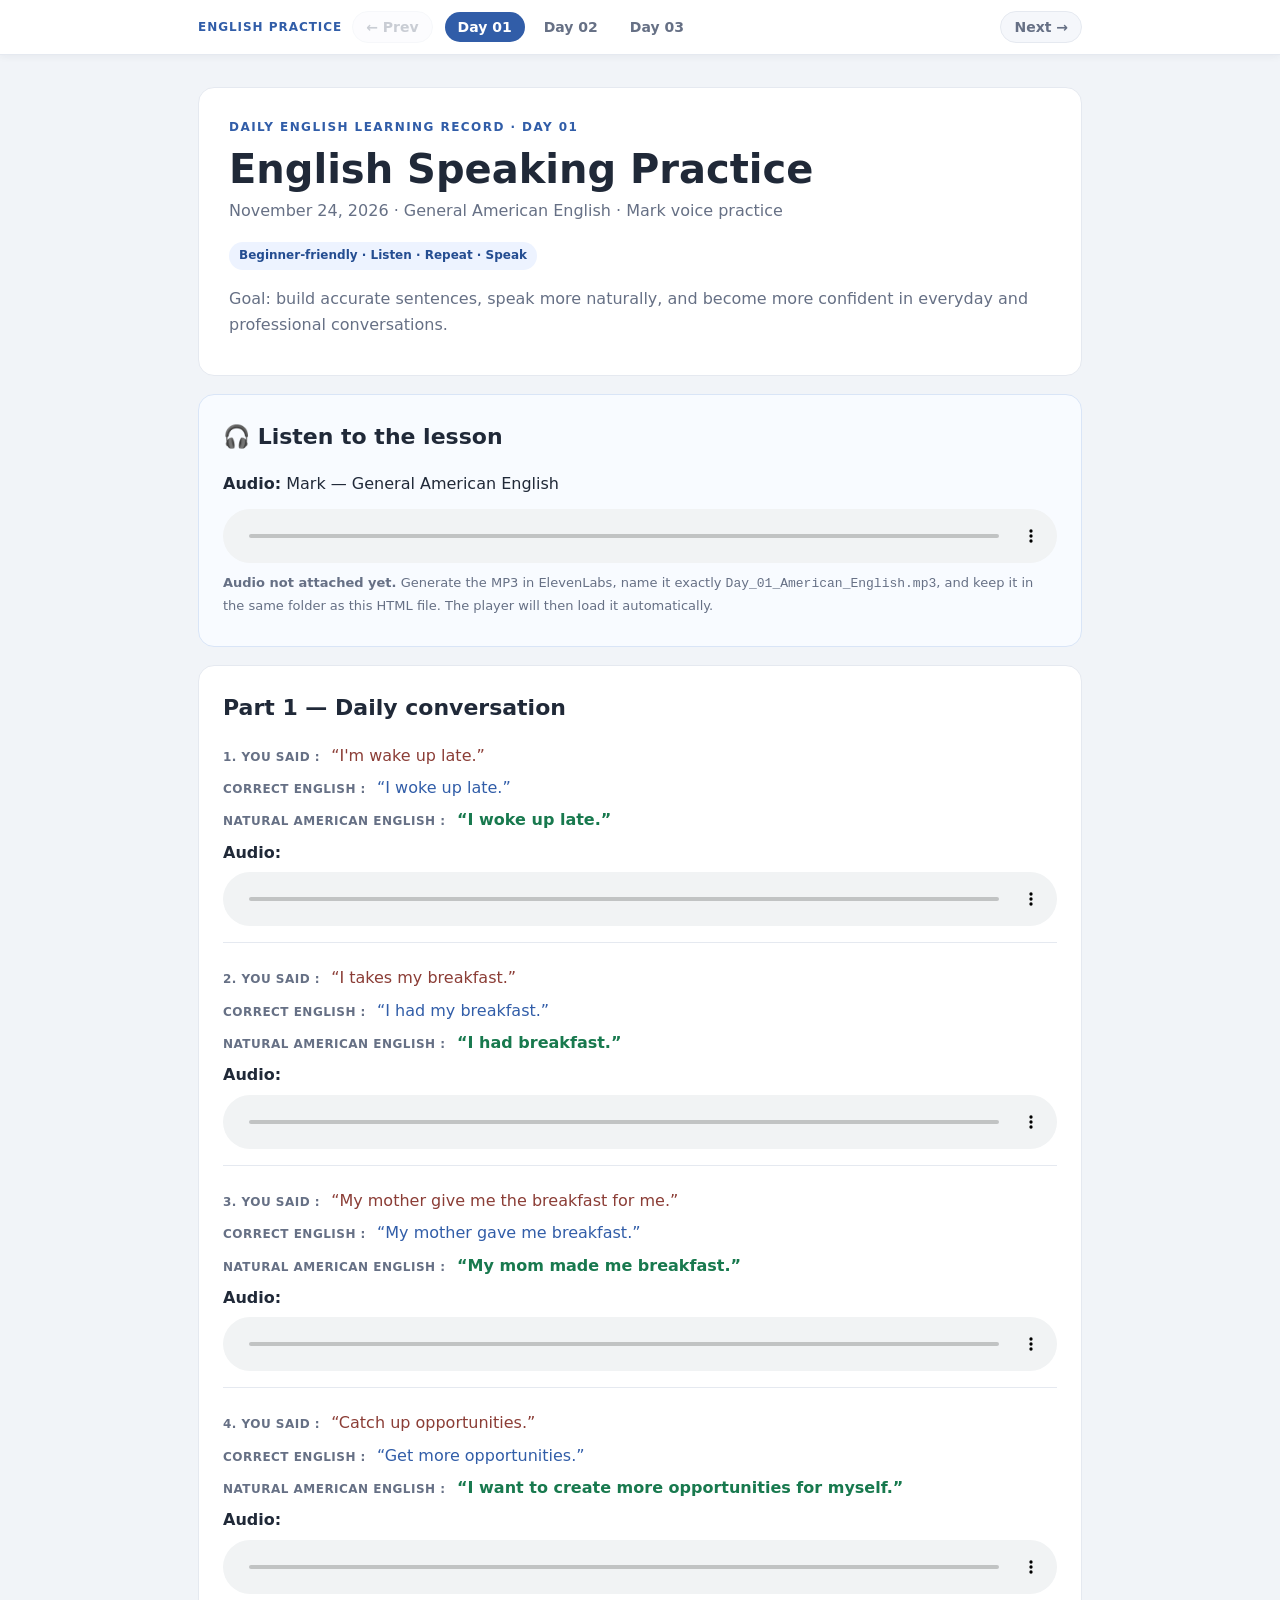
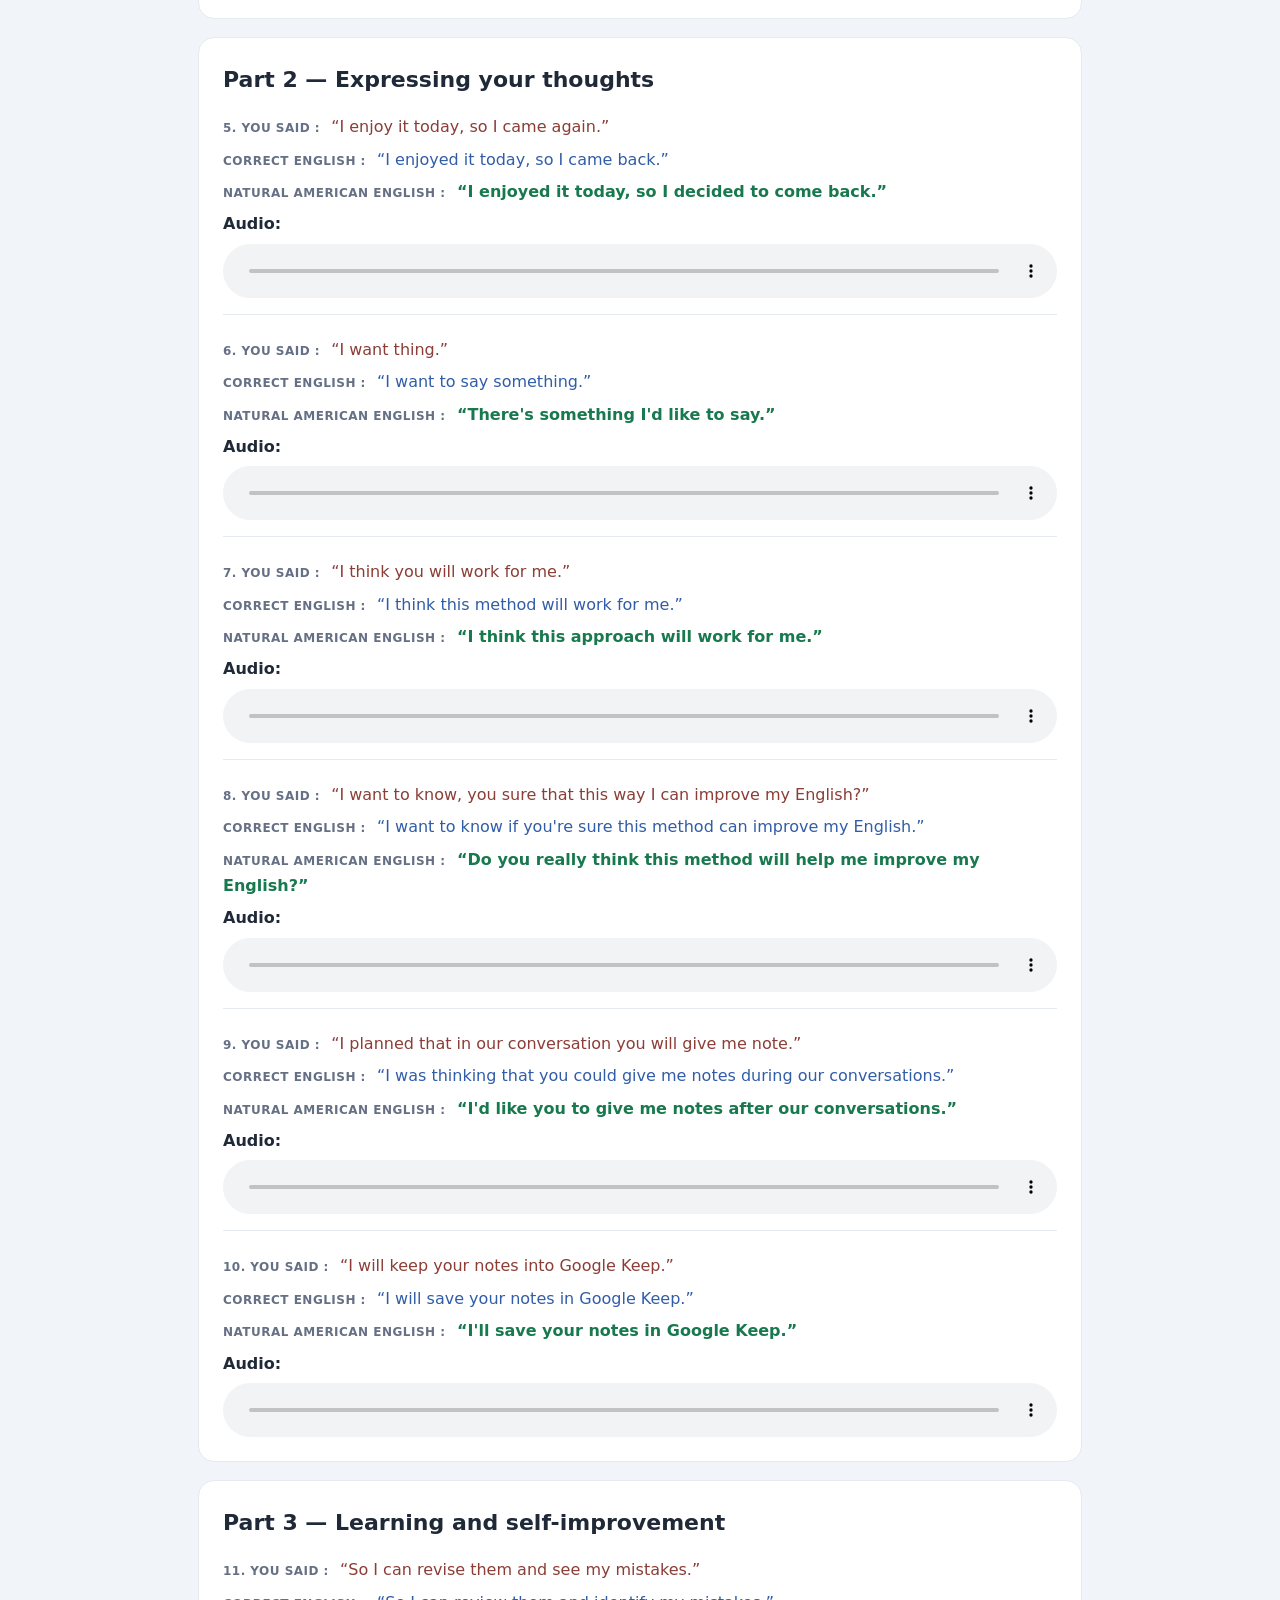
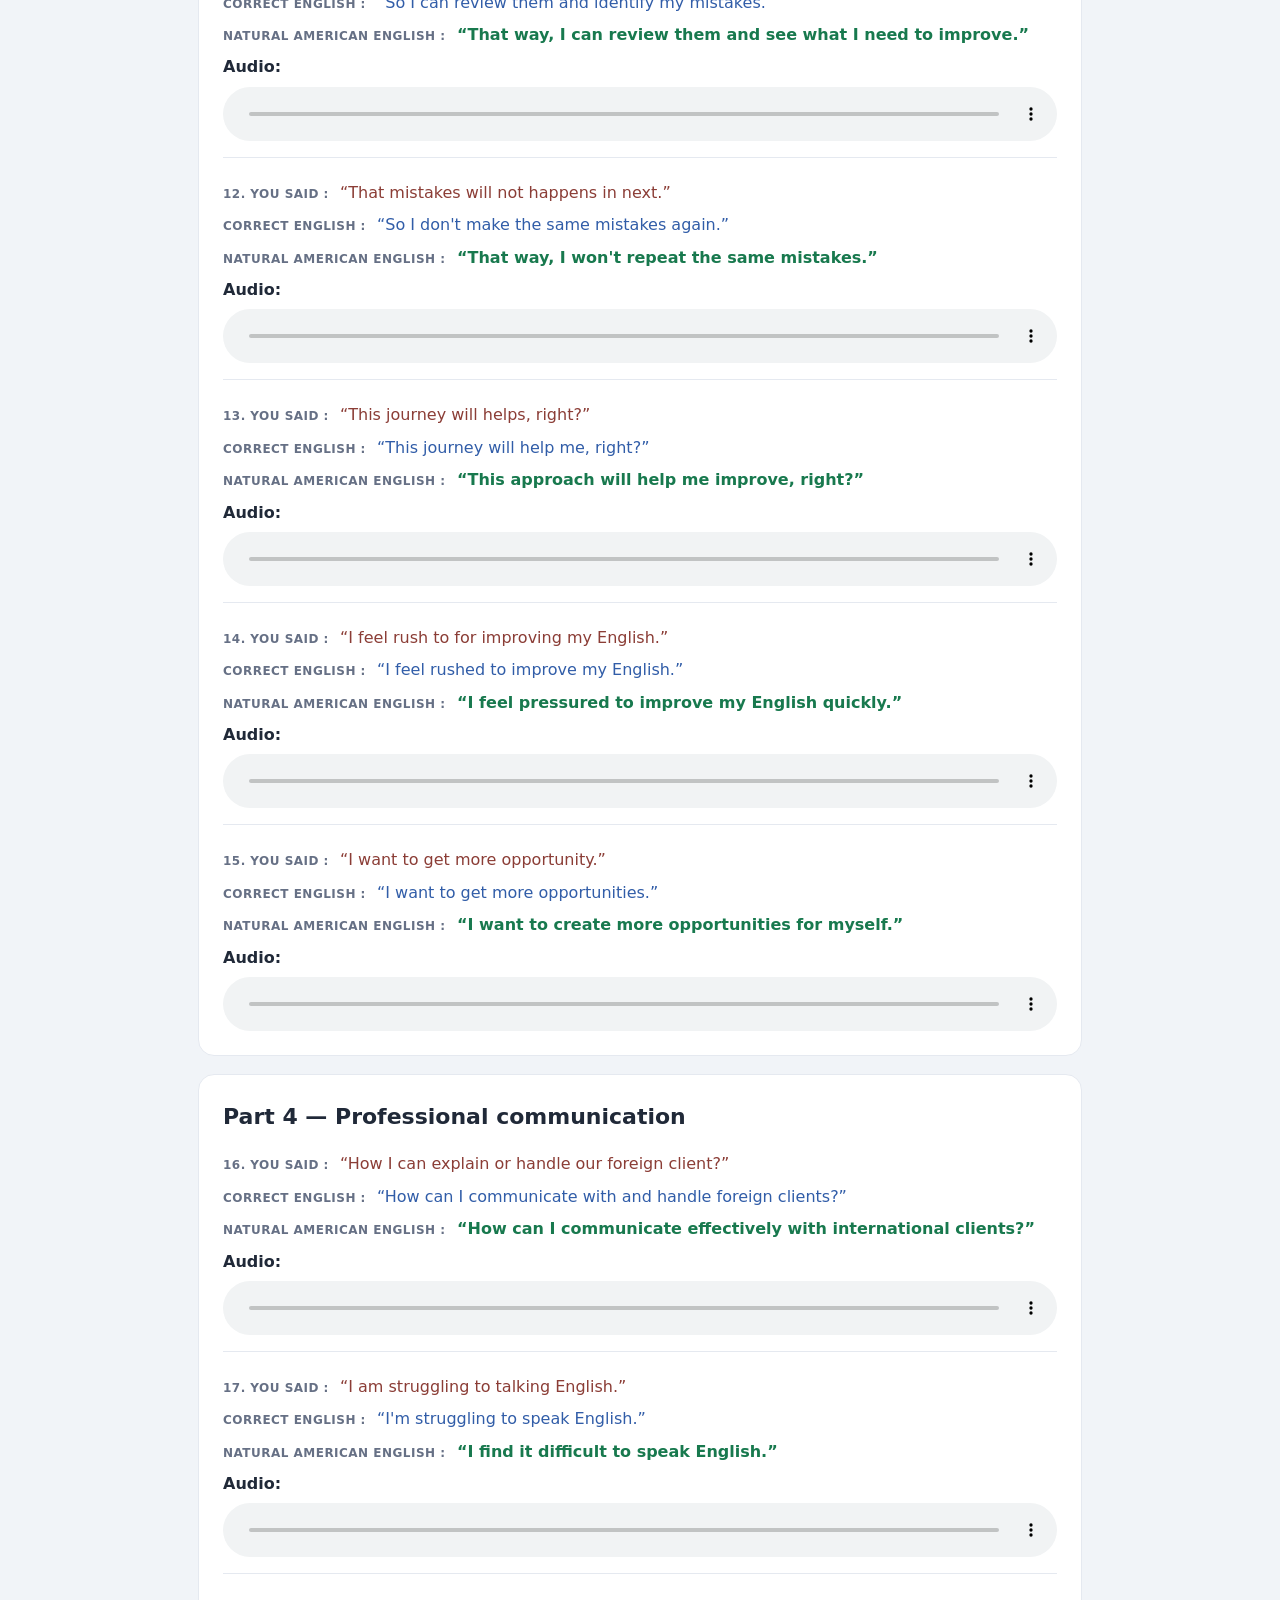
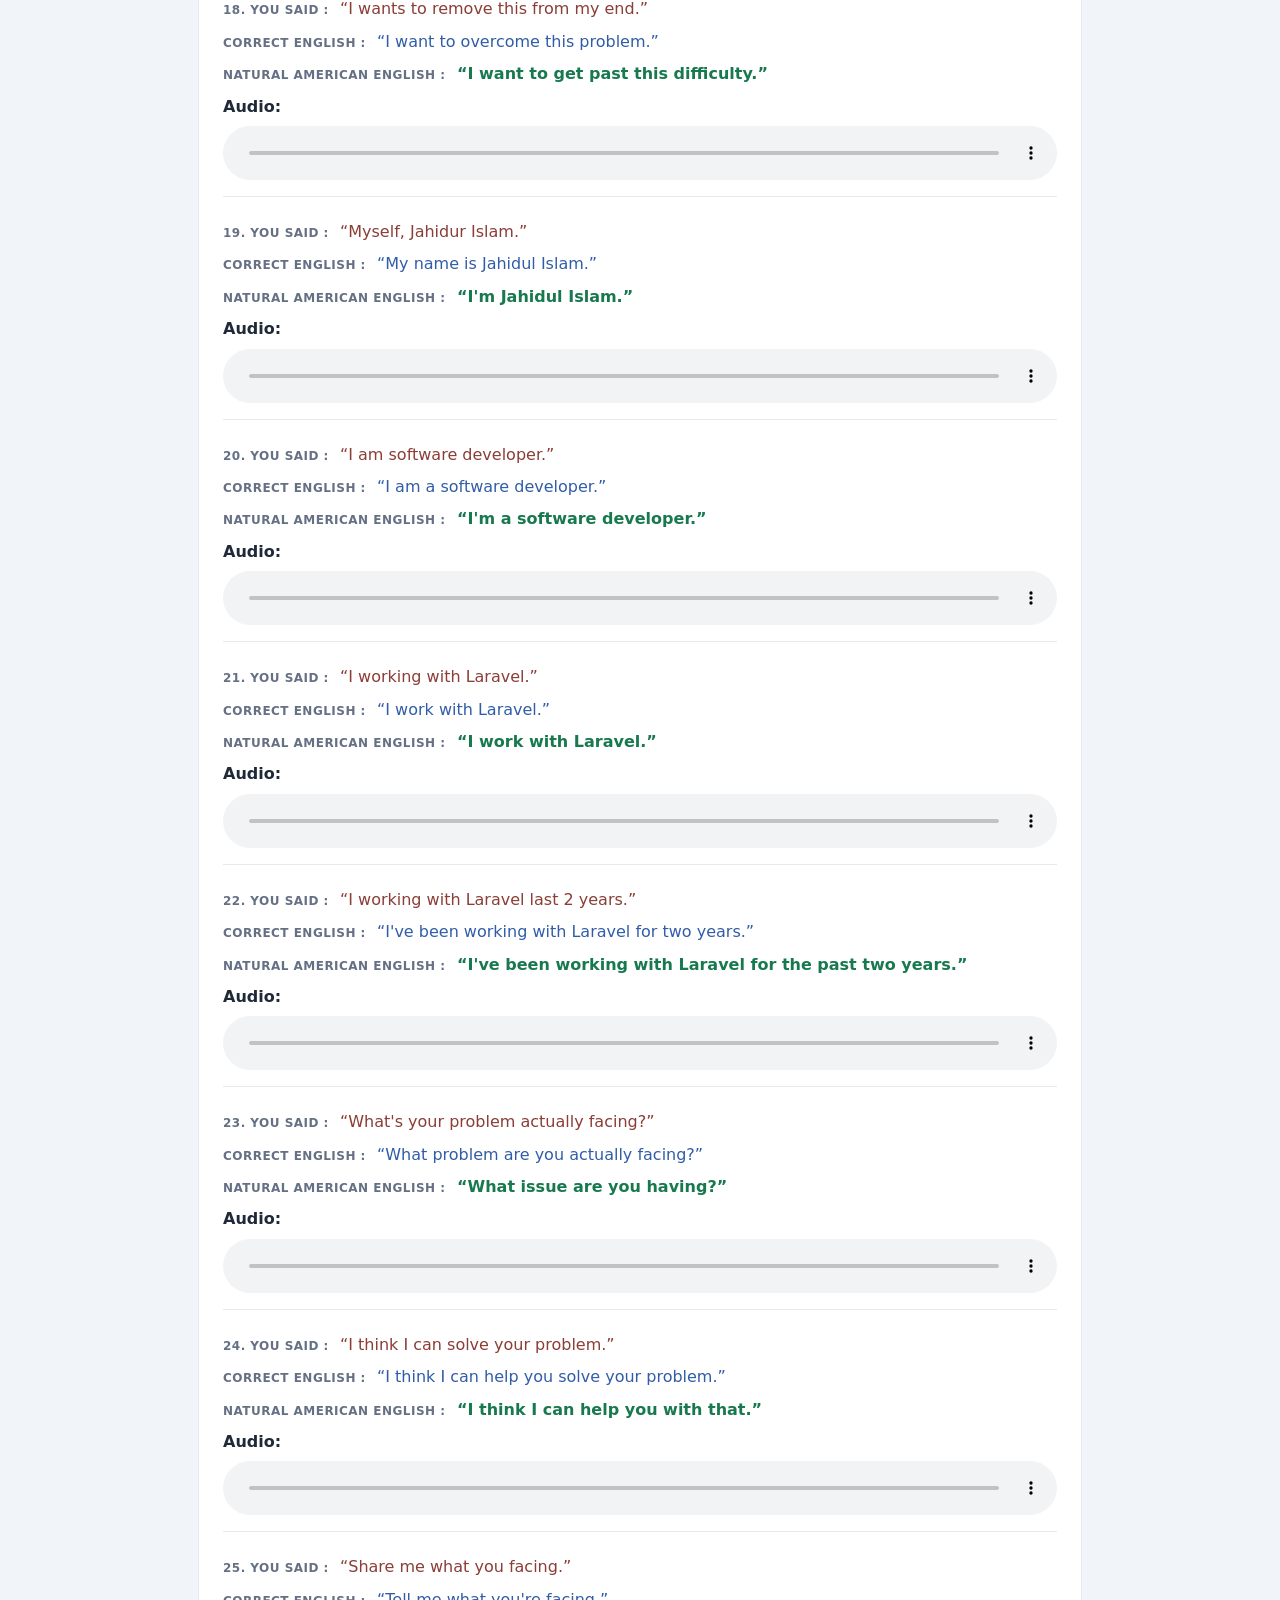
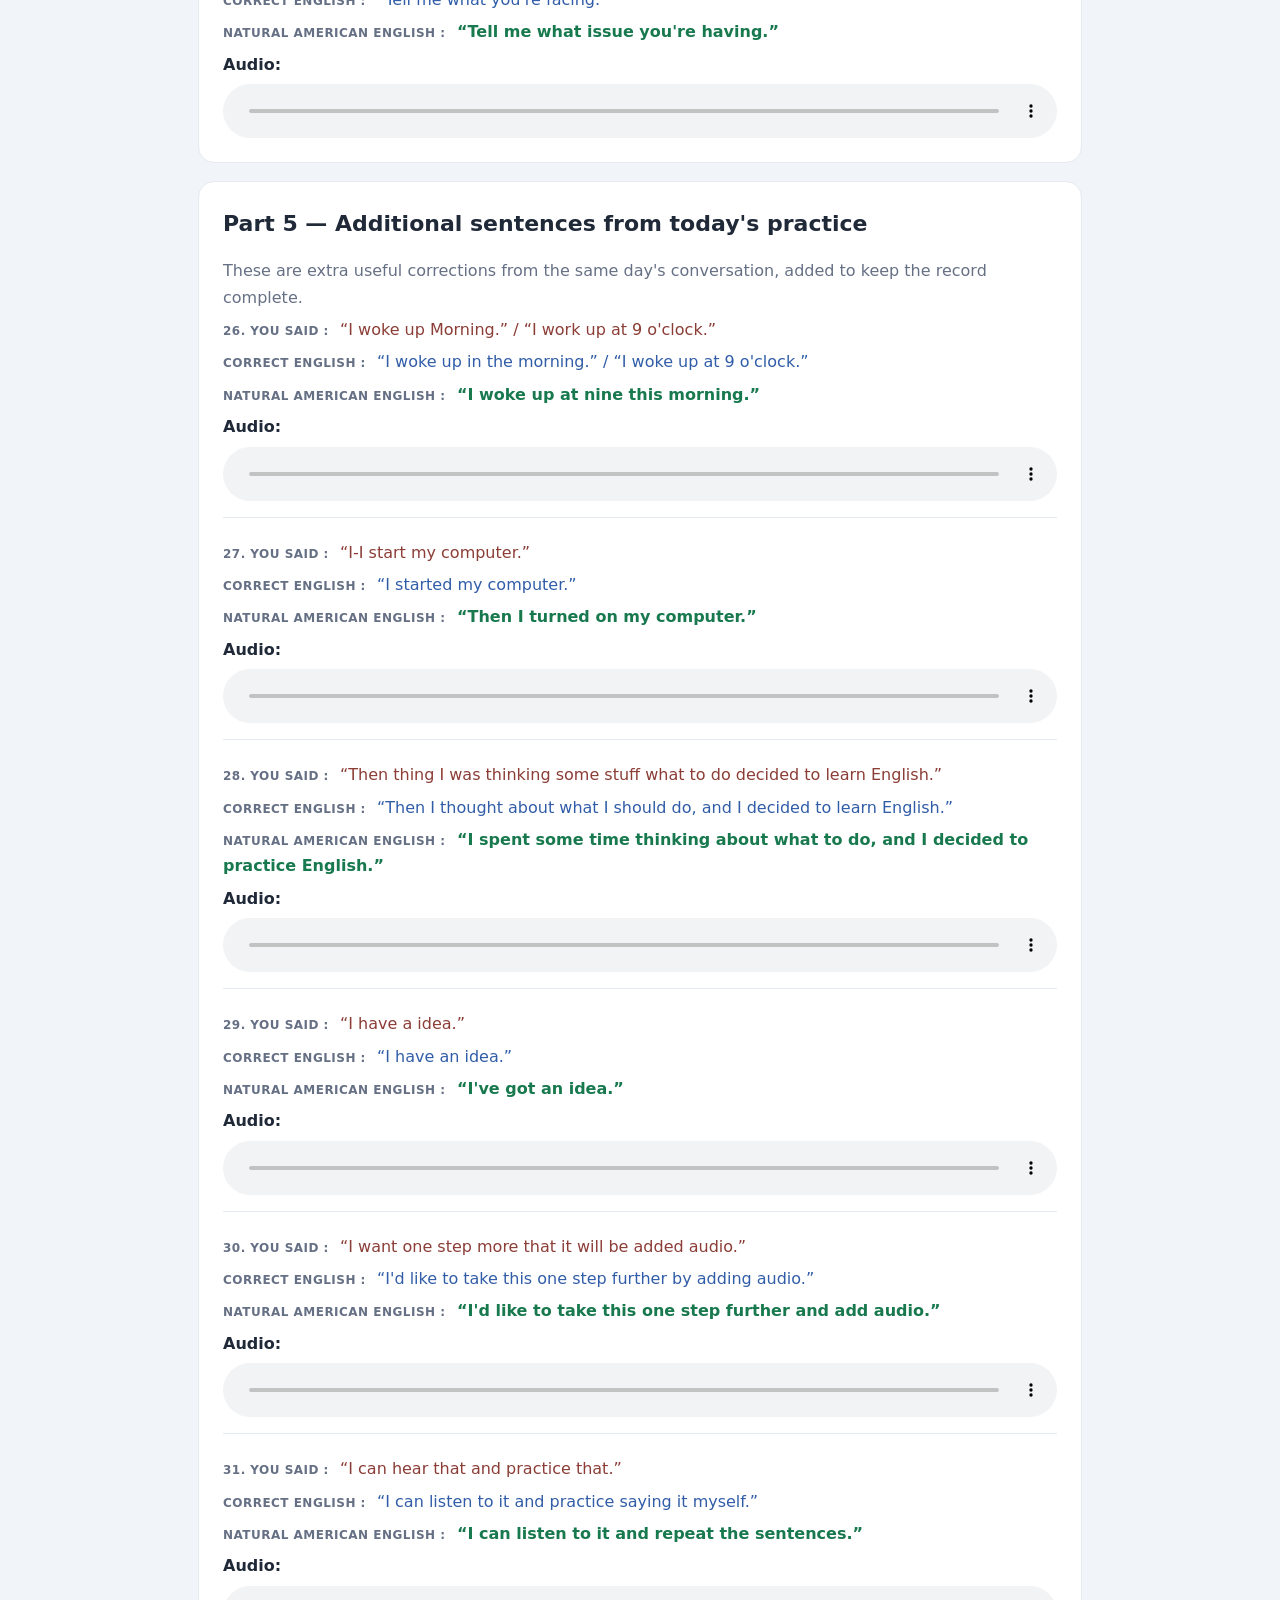
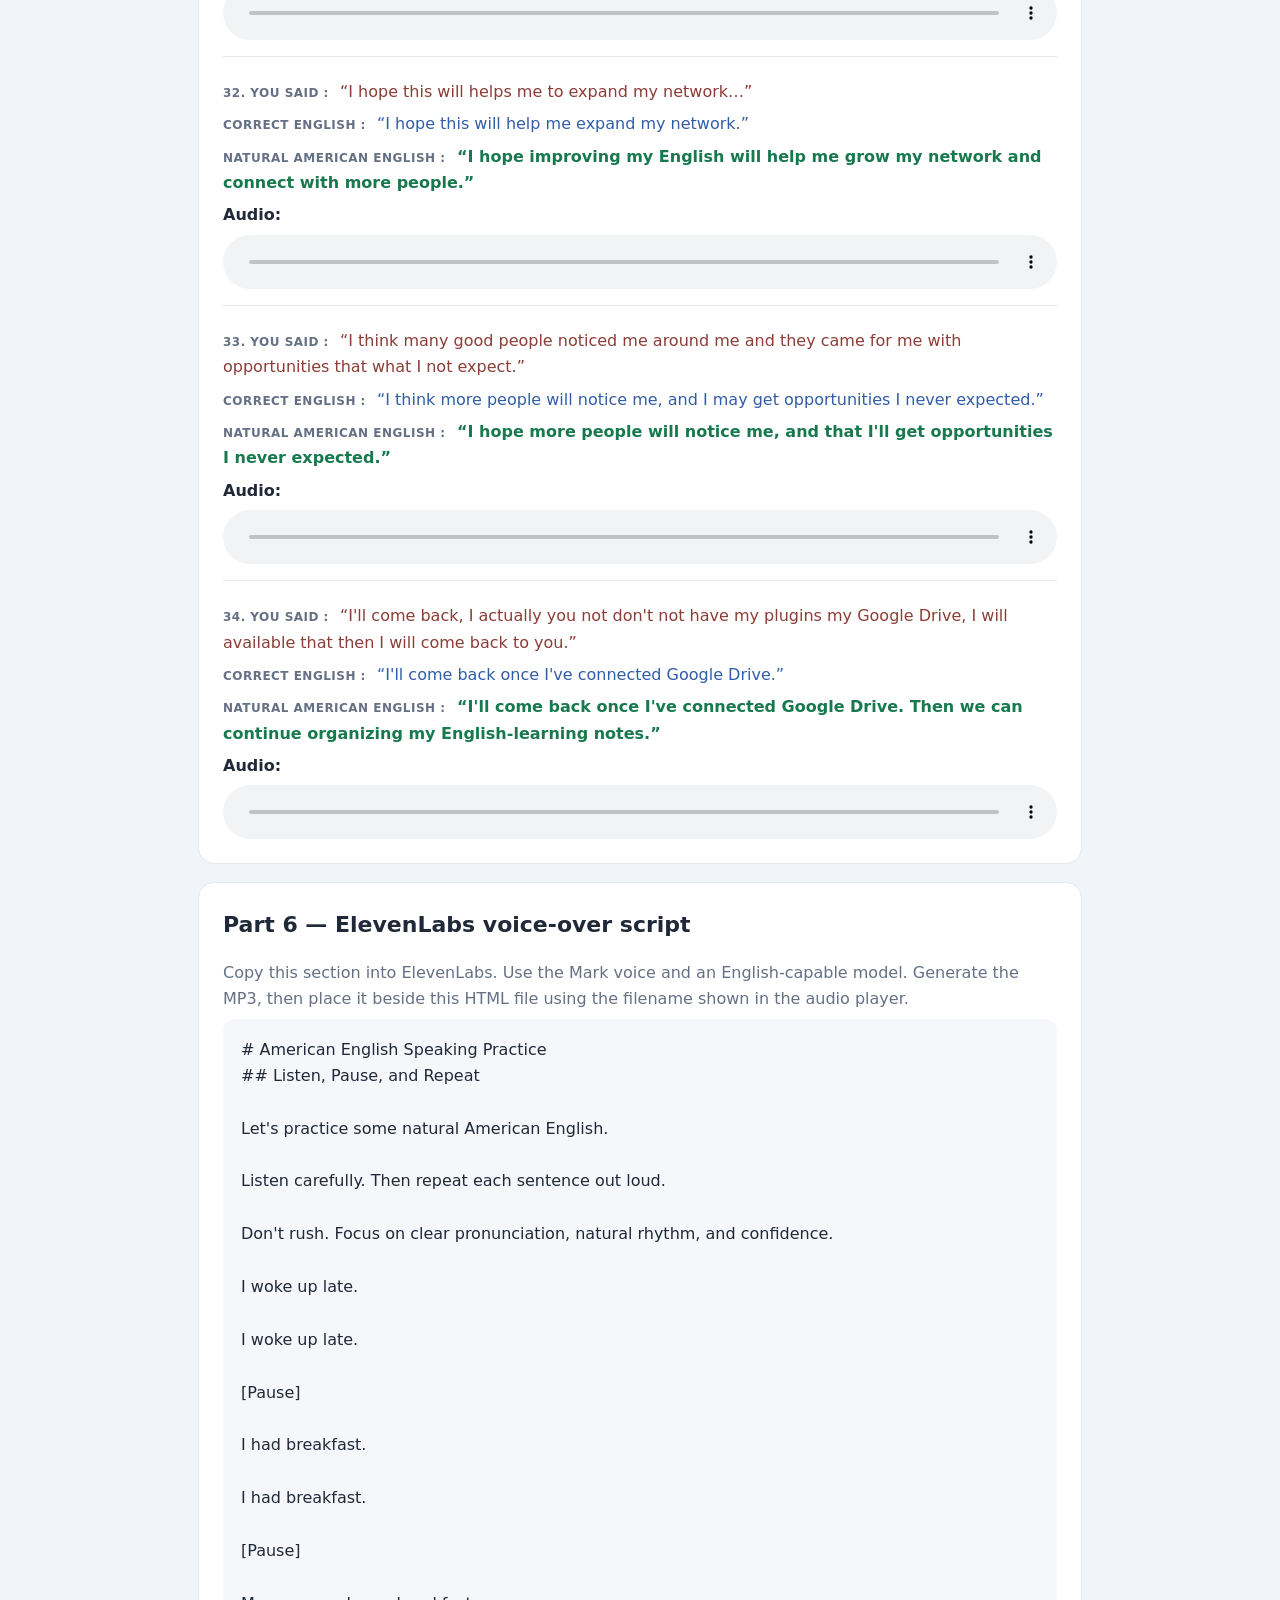
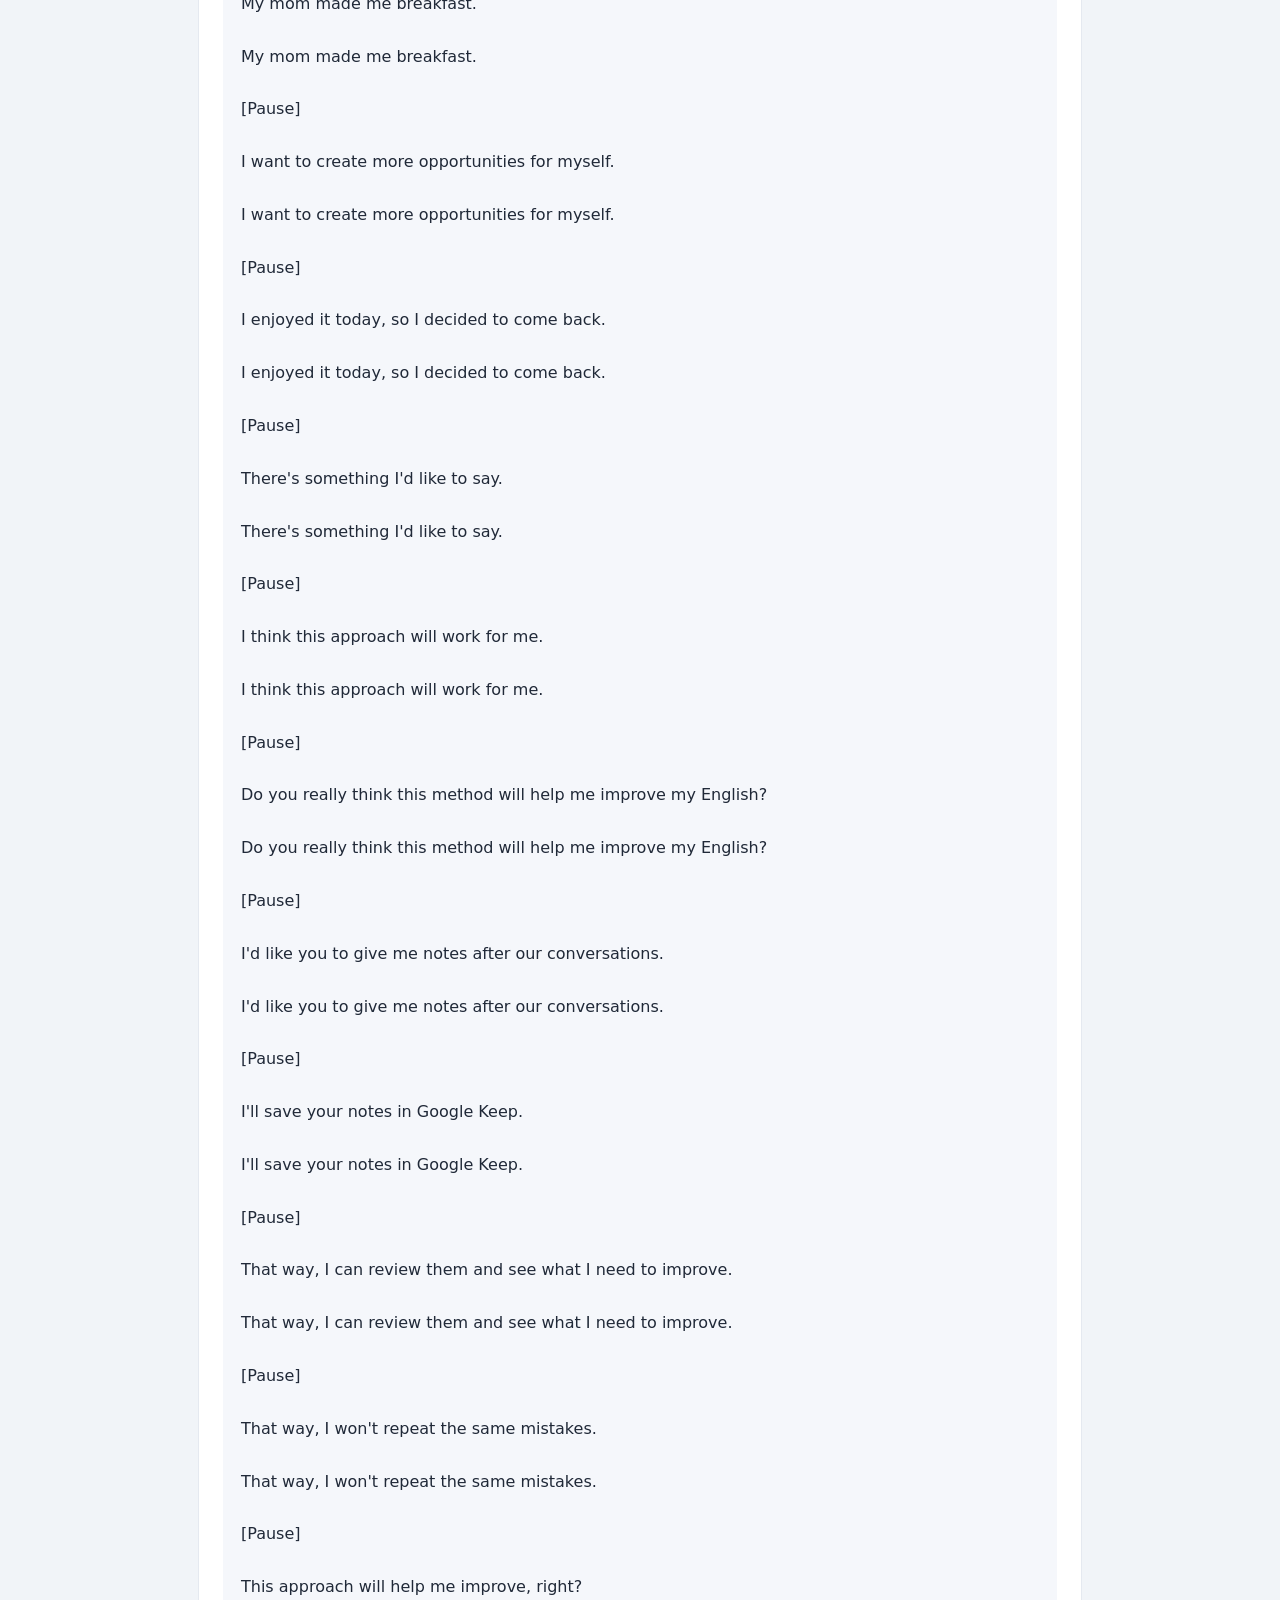
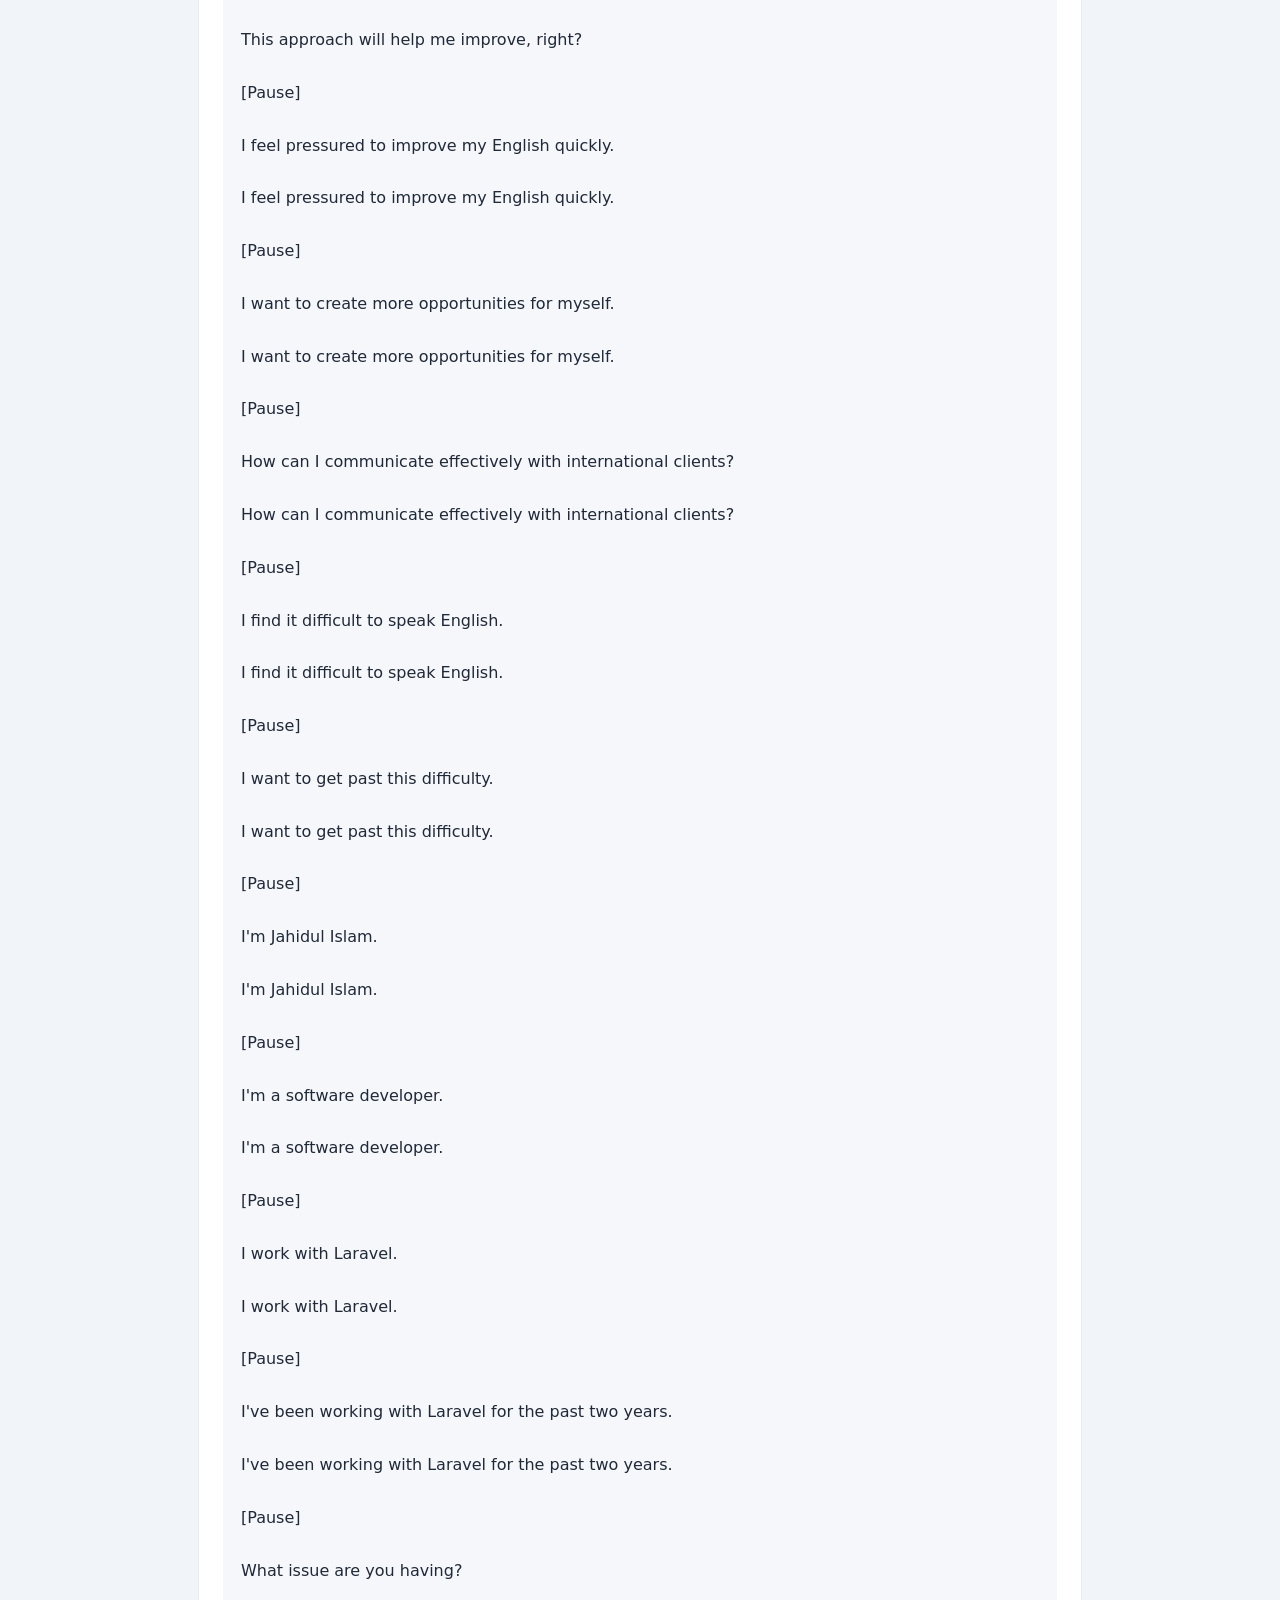
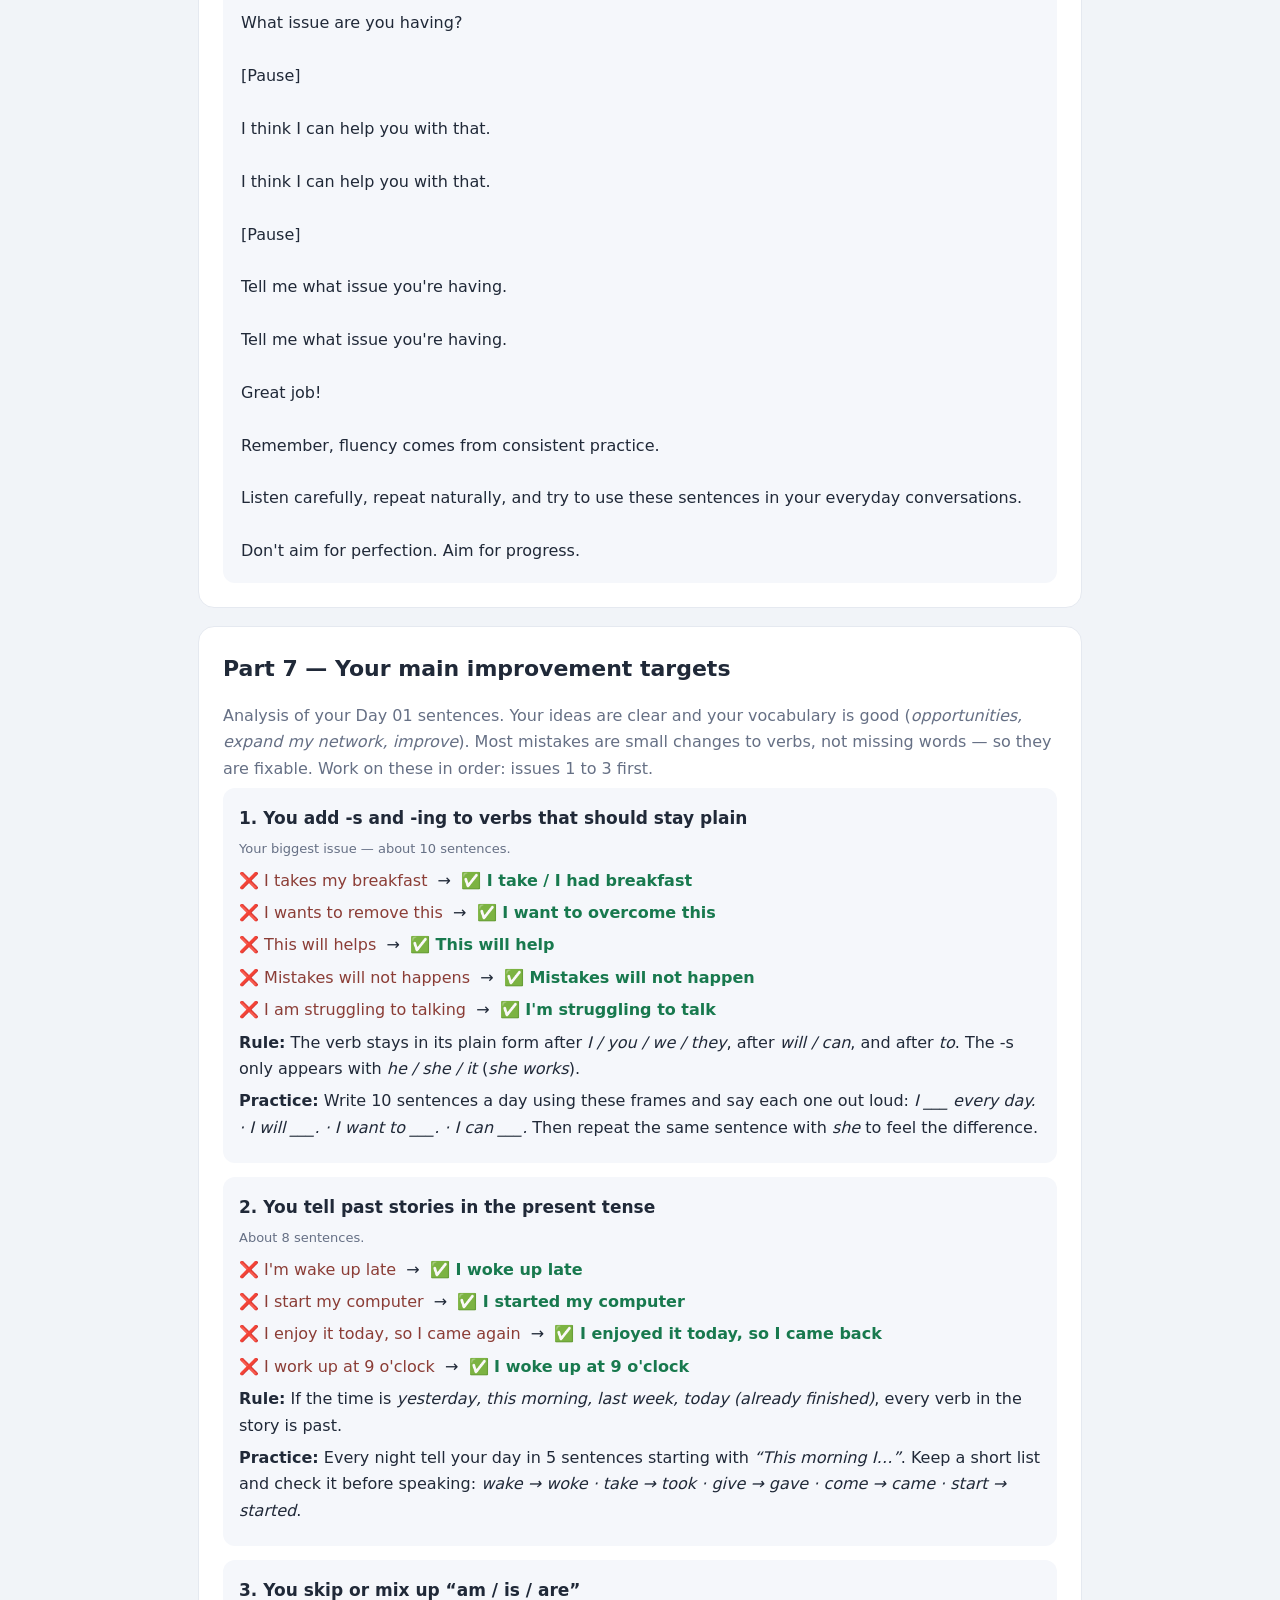
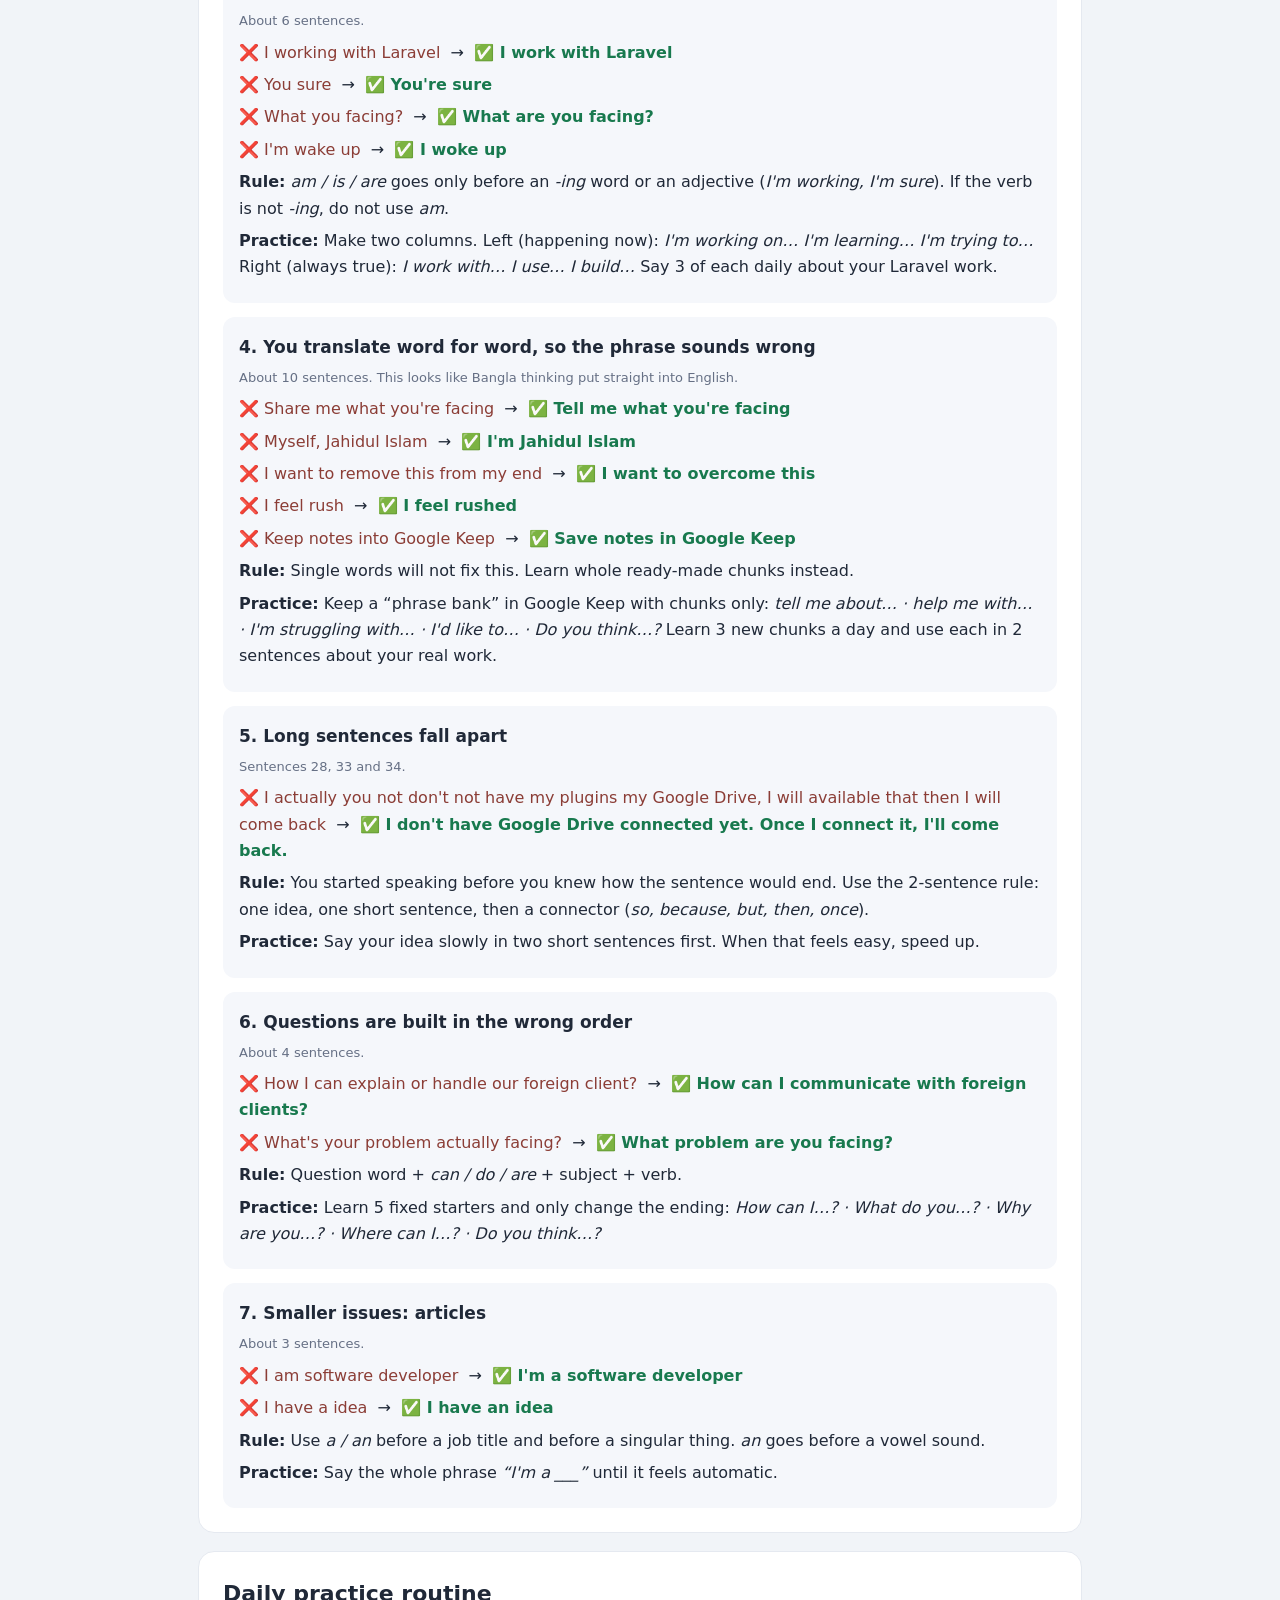
==== commit f364405e: "reuplod" ====
--- a/Day_01_English_Speaking_Practice.html
+++ b/Day_01_English_Speaking_Practice.html
@@ -16,11 +16,20 @@
     <p class="sub" style="margin-top:16px">Goal: build accurate sentences, speak more naturally, and become more confident in everyday and professional conversations.</p>
   </header>
 
+  <div class="audio-card">
+    <h2>🎧 Listen to the lesson</h2>
+    <p><strong>Audio:</strong> Mark — General American English</p>
+    <audio controls preload="none">
+      <source src="Day_01_American_English.mp3" type="audio/mpeg">
+      Your browser does not support the audio player.
+    </audio>
+    <p class="audio-note"><strong>Audio not attached yet.</strong> Generate the MP3 in ElevenLabs, name it exactly <code>Day_01_American_English.mp3</code>, and keep it in the same folder as this HTML file. The player will then load it automatically.</p>
+  </div>
 
   <section>
     <h2>Part 1 — Daily conversation</h2>
 
-     <article class="lesson">
+    <article class="lesson">
       <p class="said"><span class="label">1. You said :</span> “I'm wake up late.”</p>
       <p class="correct"><span class="label">Correct English :</span> “I woke up late.”</p>
       <p class="natural"><span class="label">Natural American English :</span> “I woke up late.”</p>
@@ -31,7 +40,7 @@
       </audio>
     </article>
 
-     <article class="lesson">
+    <article class="lesson">
       <p class="said"><span class="label">2. You said :</span> “I takes my breakfast.”</p>
       <p class="correct"><span class="label">Correct English :</span> “I had my breakfast.”</p>
       <p class="natural"><span class="label">Natural American English :</span> “I had breakfast.”</p>
@@ -583,17 +592,71 @@
 
   <section>
     <h2>Part 7 — Your main improvement targets</h2>
+    <p class="sub">Analysis of your Day 01 sentences. Your ideas are clear and your vocabulary is good (<em>opportunities, expand my network, improve</em>). Most mistakes are small changes to verbs, not missing words — so they are fixable. Work on these in order: issues 1 to 3 first.</p>
     <div class="tip">
-      <p><strong>1. Verb tenses and verb forms</strong></p>
-      <p>Practice the difference between present and past: <em>wake up → woke up</em>, <em>give → gave</em>, and <em>start → started</em>.</p>
-      <p><strong>2. Sentence structure</strong></p>
-      <p>Practice question word order: <em>“How can I…?”</em> rather than <em>“How I can…?”</em></p>
-      <p><strong>3. Articles and prepositions</strong></p>
-      <p>Notice phrases such as <em>“a software developer”</em> and <em>“save notes in Google Keep.”</em></p>
-      <p><strong>4. Natural phrasing</strong></p>
-      <p>Learn complete everyday expressions, not just individual words.</p>
-      <p><strong>5. Speaking smoothly</strong></p>
-      <p>Finish your thought without restarting too often. Speak a little more slowly and clearly.</p>
+      <h3>1. You add -s and -ing to verbs that should stay plain</h3>
+      <p class="sub">Your biggest issue — about 10 sentences.</p>
+      <p><span class="said">❌ I takes my breakfast</span> &nbsp;→&nbsp; <span class="natural">✅ I take / I had breakfast</span></p>
+      <p><span class="said">❌ I wants to remove this</span> &nbsp;→&nbsp; <span class="natural">✅ I want to overcome this</span></p>
+      <p><span class="said">❌ This will helps</span> &nbsp;→&nbsp; <span class="natural">✅ This will help</span></p>
+      <p><span class="said">❌ Mistakes will not happens</span> &nbsp;→&nbsp; <span class="natural">✅ Mistakes will not happen</span></p>
+      <p><span class="said">❌ I am struggling to talking</span> &nbsp;→&nbsp; <span class="natural">✅ I'm struggling to talk</span></p>
+      <p><strong>Rule:</strong> The verb stays in its plain form after <em>I / you / we / they</em>, after <em>will / can</em>, and after <em>to</em>. The -s only appears with <em>he / she / it</em> (<em>she works</em>).</p>
+      <p><strong>Practice:</strong> Write 10 sentences a day using these frames and say each one out loud: <em>I ___ every day. · I will ___. · I want to ___. · I can ___.</em> Then repeat the same sentence with <em>she</em> to feel the difference.</p>
+    </div>
+    <div class="tip">
+      <h3>2. You tell past stories in the present tense</h3>
+      <p class="sub">About 8 sentences.</p>
+      <p><span class="said">❌ I'm wake up late</span> &nbsp;→&nbsp; <span class="natural">✅ I woke up late</span></p>
+      <p><span class="said">❌ I start my computer</span> &nbsp;→&nbsp; <span class="natural">✅ I started my computer</span></p>
+      <p><span class="said">❌ I enjoy it today, so I came again</span> &nbsp;→&nbsp; <span class="natural">✅ I enjoyed it today, so I came back</span></p>
+      <p><span class="said">❌ I work up at 9 o'clock</span> &nbsp;→&nbsp; <span class="natural">✅ I woke up at 9 o'clock</span></p>
+      <p><strong>Rule:</strong> If the time is <em>yesterday, this morning, last week, today (already finished)</em>, every verb in the story is past.</p>
+      <p><strong>Practice:</strong> Every night tell your day in 5 sentences starting with <em>“This morning I…”</em>. Keep a short list and check it before speaking: <em>wake → woke · take → took · give → gave · come → came · start → started</em>.</p>
+    </div>
+    <div class="tip">
+      <h3>3. You skip or mix up “am / is / are”</h3>
+      <p class="sub">About 6 sentences.</p>
+      <p><span class="said">❌ I working with Laravel</span> &nbsp;→&nbsp; <span class="natural">✅ I work with Laravel</span></p>
+      <p><span class="said">❌ You sure</span> &nbsp;→&nbsp; <span class="natural">✅ You're sure</span></p>
+      <p><span class="said">❌ What you facing?</span> &nbsp;→&nbsp; <span class="natural">✅ What are you facing?</span></p>
+      <p><span class="said">❌ I'm wake up</span> &nbsp;→&nbsp; <span class="natural">✅ I woke up</span></p>
+      <p><strong>Rule:</strong> <em>am / is / are</em> goes only before an <em>-ing</em> word or an adjective (<em>I'm working, I'm sure</em>). If the verb is not <em>-ing</em>, do not use <em>am</em>.</p>
+      <p><strong>Practice:</strong> Make two columns. Left (happening now): <em>I'm working on… I'm learning… I'm trying to…</em> Right (always true): <em>I work with… I use… I build…</em> Say 3 of each daily about your Laravel work.</p>
+    </div>
+    <div class="tip">
+      <h3>4. You translate word for word, so the phrase sounds wrong</h3>
+      <p class="sub">About 10 sentences. This looks like Bangla thinking put straight into English.</p>
+      <p><span class="said">❌ Share me what you're facing</span> &nbsp;→&nbsp; <span class="natural">✅ Tell me what you're facing</span></p>
+      <p><span class="said">❌ Myself, Jahidul Islam</span> &nbsp;→&nbsp; <span class="natural">✅ I'm Jahidul Islam</span></p>
+      <p><span class="said">❌ I want to remove this from my end</span> &nbsp;→&nbsp; <span class="natural">✅ I want to overcome this</span></p>
+      <p><span class="said">❌ I feel rush</span> &nbsp;→&nbsp; <span class="natural">✅ I feel rushed</span></p>
+      <p><span class="said">❌ Keep notes into Google Keep</span> &nbsp;→&nbsp; <span class="natural">✅ Save notes in Google Keep</span></p>
+      <p><strong>Rule:</strong> Single words will not fix this. Learn whole ready-made chunks instead.</p>
+      <p><strong>Practice:</strong> Keep a “phrase bank” in Google Keep with chunks only: <em>tell me about… · help me with… · I'm struggling with… · I'd like to… · Do you think…?</em> Learn 3 new chunks a day and use each in 2 sentences about your real work.</p>
+    </div>
+    <div class="tip">
+      <h3>5. Long sentences fall apart</h3>
+      <p class="sub">Sentences 28, 33 and 34.</p>
+      <p><span class="said">❌ I actually you not don't not have my plugins my Google Drive, I will available that then I will come back</span> &nbsp;→&nbsp; <span class="natural">✅ I don't have Google Drive connected yet. Once I connect it, I'll come back.</span></p>
+      <p><strong>Rule:</strong> You started speaking before you knew how the sentence would end. Use the 2-sentence rule: one idea, one short sentence, then a connector (<em>so, because, but, then, once</em>).</p>
+      <p><strong>Practice:</strong> Say your idea slowly in two short sentences first. When that feels easy, speed up.</p>
+    </div>
+    <div class="tip">
+      <h3>6. Questions are built in the wrong order</h3>
+      <p class="sub">About 4 sentences.</p>
+      <p><span class="said">❌ How I can explain or handle our foreign client?</span> &nbsp;→&nbsp; <span class="natural">✅ How can I communicate with foreign clients?</span></p>
+      <p><span class="said">❌ What's your problem actually facing?</span> &nbsp;→&nbsp; <span class="natural">✅ What problem are you facing?</span></p>
+      <p><strong>Rule:</strong> Question word + <em>can / do / are</em> + subject + verb.</p>
+      <p><strong>Practice:</strong> Learn 5 fixed starters and only change the ending: <em>How can I…? · What do you…? · Why are you…? · Where can I…? · Do you think…?</em></p>
+    </div>
+    <div class="tip">
+      <h3>7. Smaller issues: articles</h3>
+      <p class="sub">About 3 sentences.</p>
+      <p><span class="said">❌ I am software developer</span> &nbsp;→&nbsp; <span class="natural">✅ I'm a software developer</span></p>
+      <p><span class="said">❌ I have a idea</span> &nbsp;→&nbsp; <span class="natural">✅ I have an idea</span></p>
+      <p><strong>Rule:</strong> Use <em>a / an</em> before a job title and before a singular thing. <em>an</em> goes before a vowel sound.</p>
+      <p><strong>Practice:</strong> Say the whole phrase <em>“I'm a ___”</em> until it feels automatic.</p>
     </div>
   </section>
 
@@ -609,6 +672,17 @@
     <p class="sub">Aim for steady improvement, not a perfect accent. Clear, natural, confident communication is the goal.</p>
   </section>
 
+  <section>
+    <h2>Your daily 15-minute speaking plan</h2>
+    <ol class="sentence-list">
+      <li><strong>5 min — Past tense:</strong> Tell your day in 5 sentences, starting with “This morning I…” (issue 2).</li>
+      <li><strong>5 min — Plain verbs:</strong> Say 10 sentences using the frames <em>I ___ / I will ___ / I want to ___</em> (issue 1).</li>
+      <li><strong>3 min — Phrase bank:</strong> Add 3 chunks to Google Keep and use each one (issue 4).</li>
+      <li><strong>2 min — Record:</strong> Record one 2-sentence idea and listen back (issue 5).</li>
+    </ol>
+    <p class="sub">Focus on issues 1 to 3 for the first two weeks. Add issue 4 after that.</p>
+  </section>
+
   <footer>English Speaking Practice · Day 01 · November 24, 2026</footer>
 </div>
 <script src="nav.js"></script>
--- a/style.css
+++ b/style.css
@@ -56,3 +56,12 @@
 .daynav-step.off{opacity:.35;pointer-events:none}
 @media(max-width:560px){.daynav-brand{display:none}}
 @media print{.daynav{display:none}}
+
+/* ===== One-line lesson rows ===== */
+.lesson .label { display: inline; margin-right: 6px; }
+.lesson audio { margin-top: 6px; }
+
+/* ===== Improvement targets ===== */
+.tip + .tip { margin-top: 14px; }
+.tip h3 { margin-bottom: 4px; }
+.tip .sub { font-size: 13px; margin-bottom: 8px; }
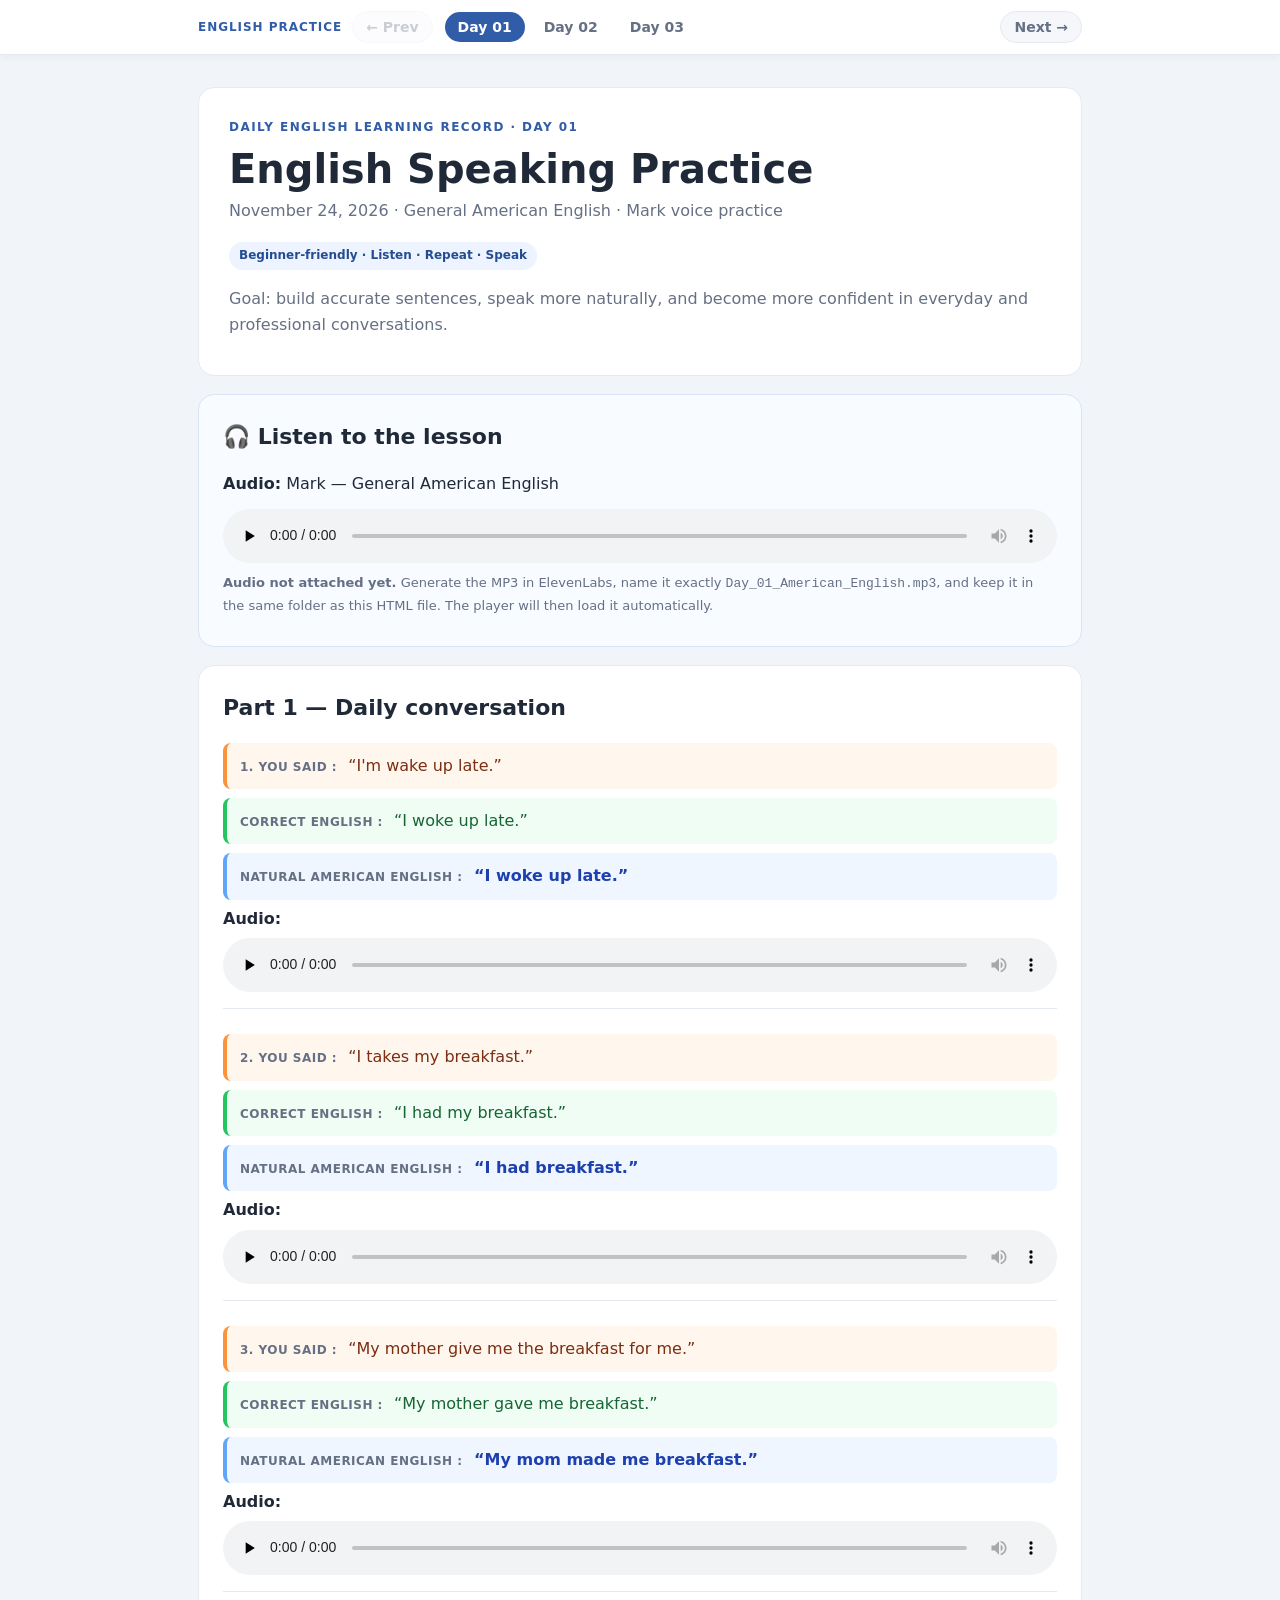
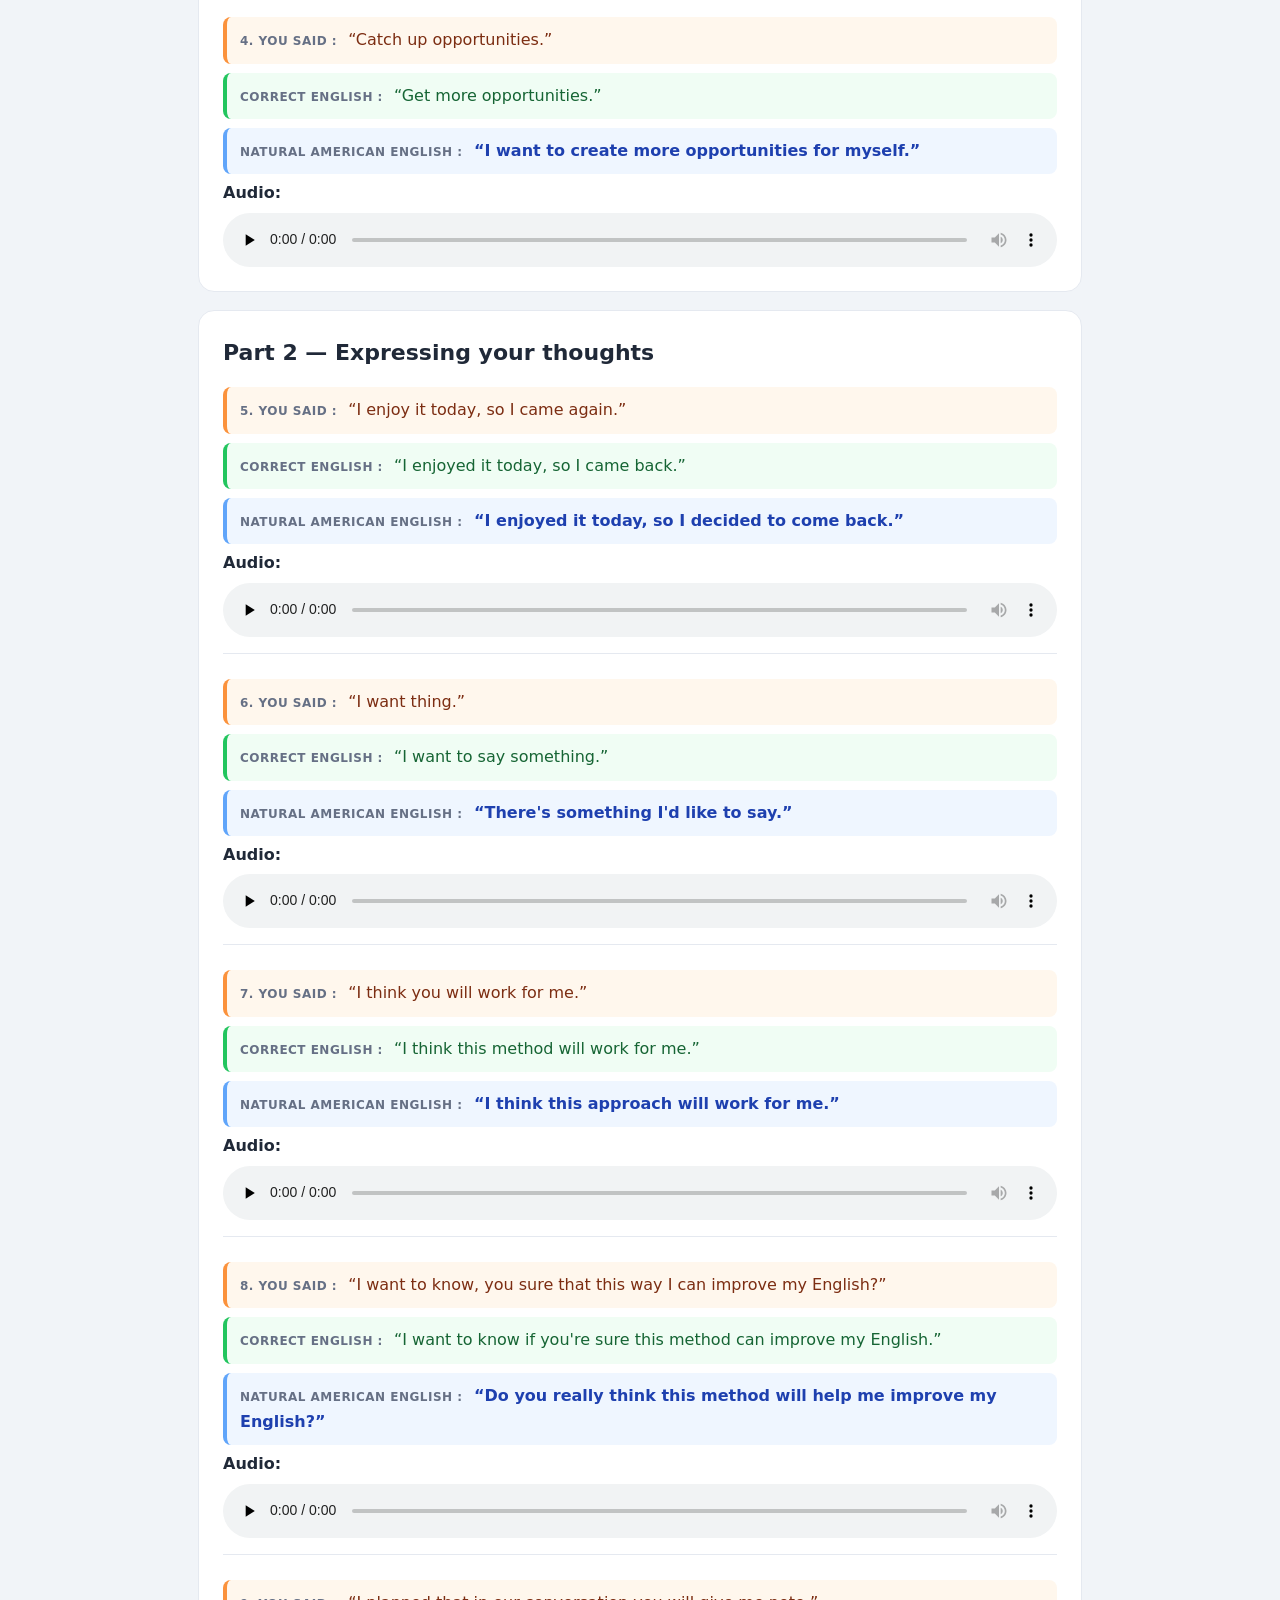
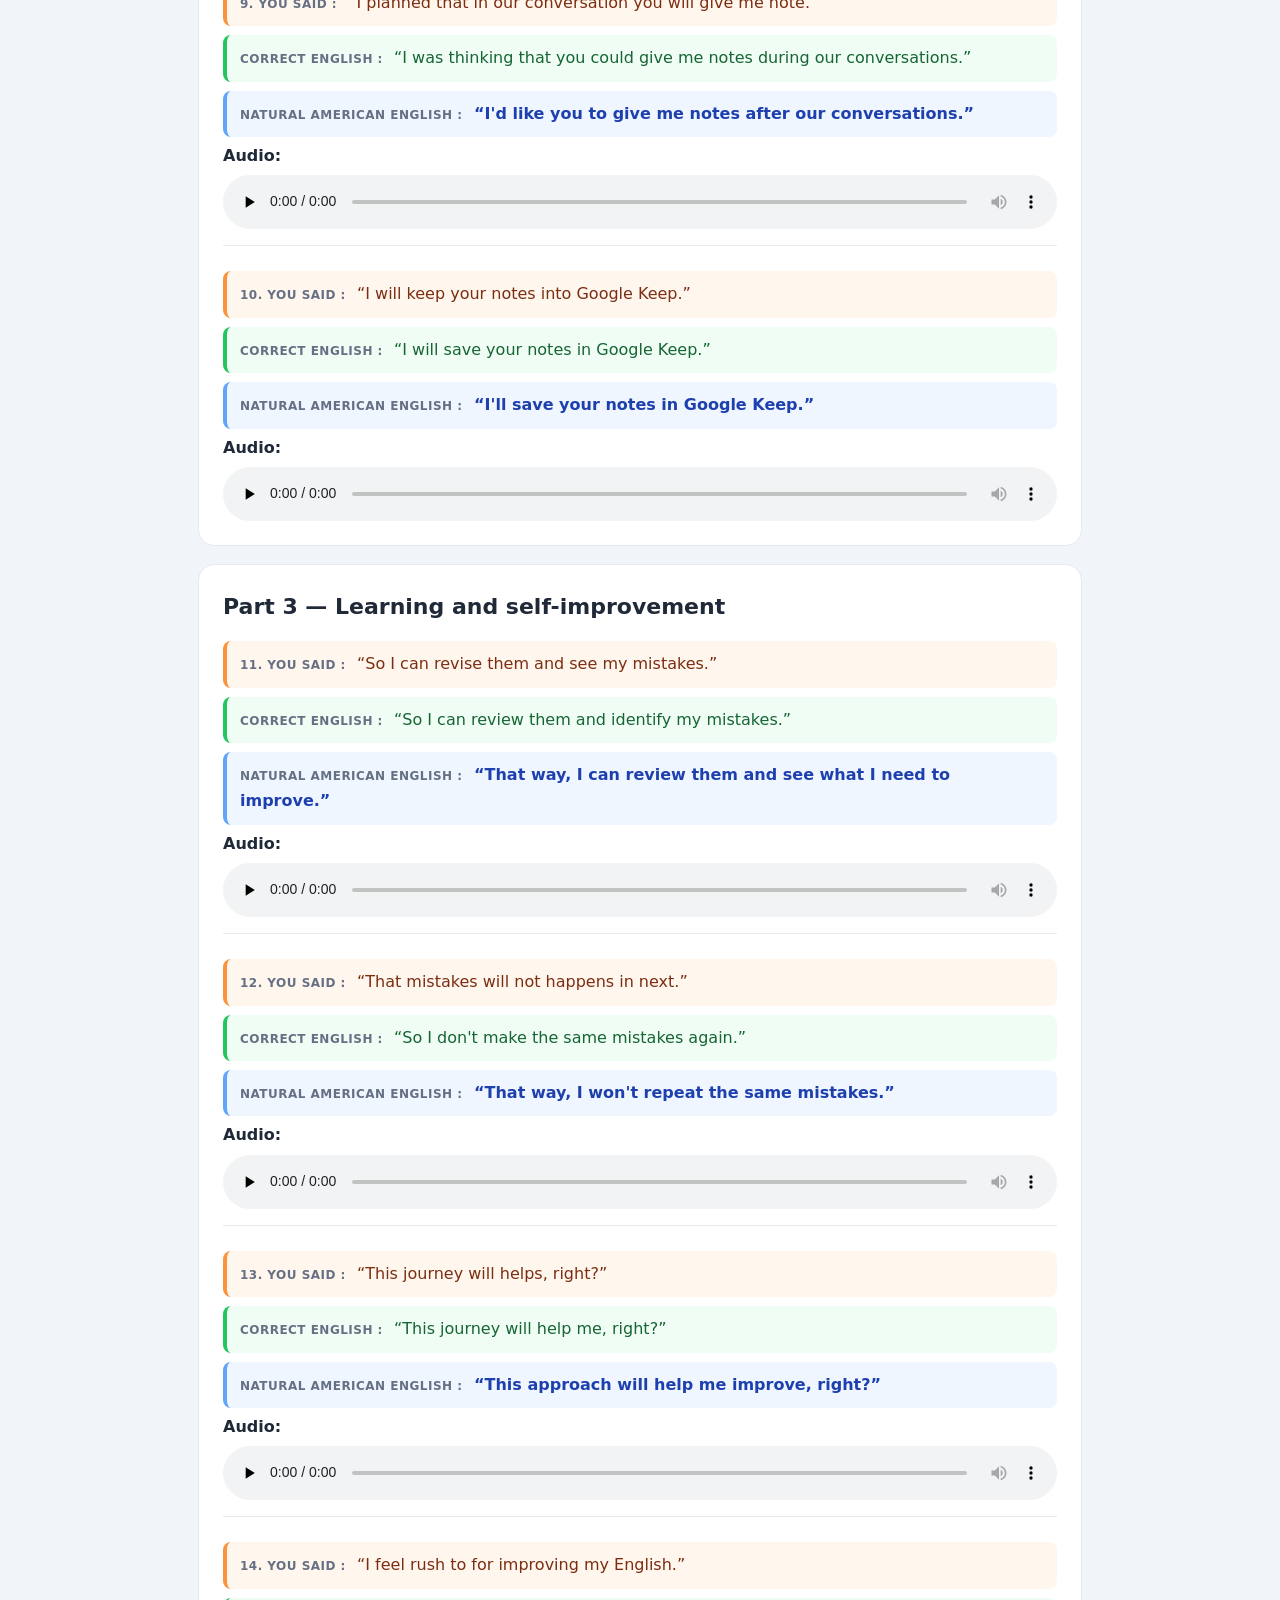
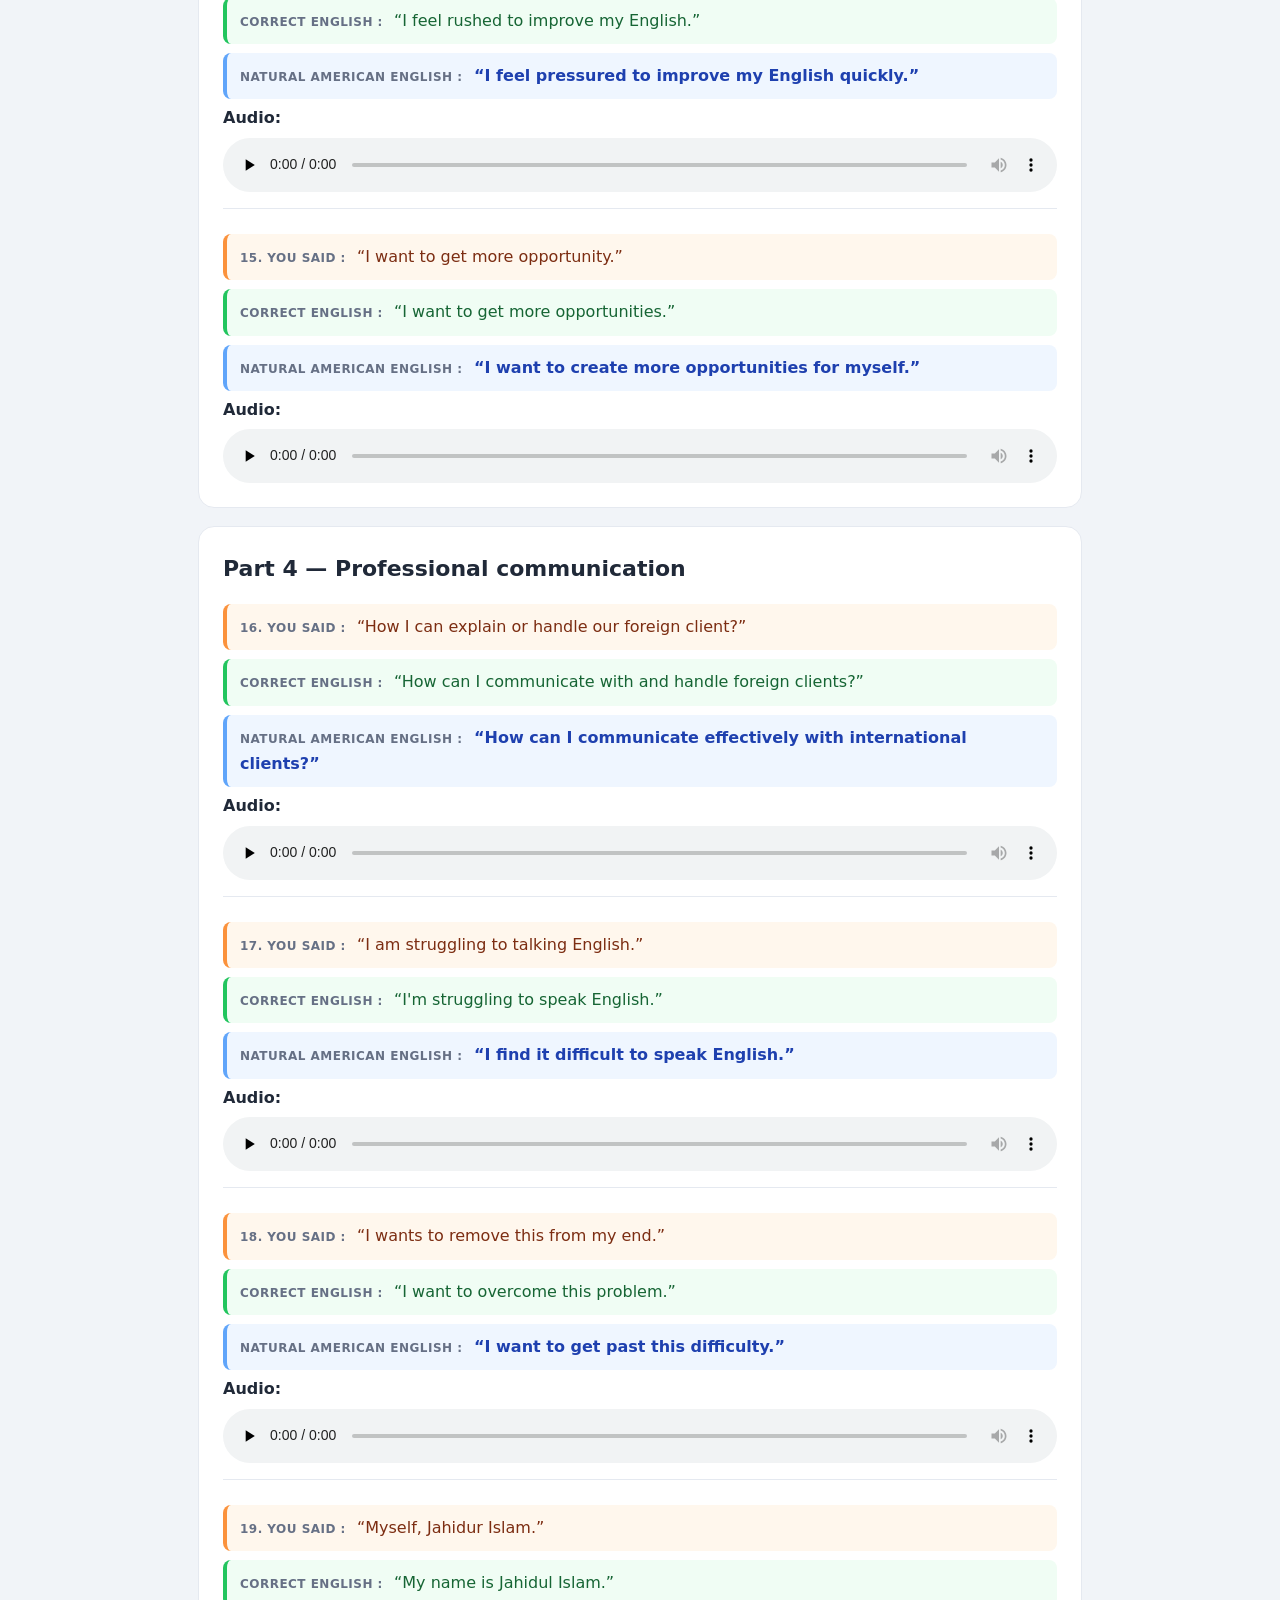
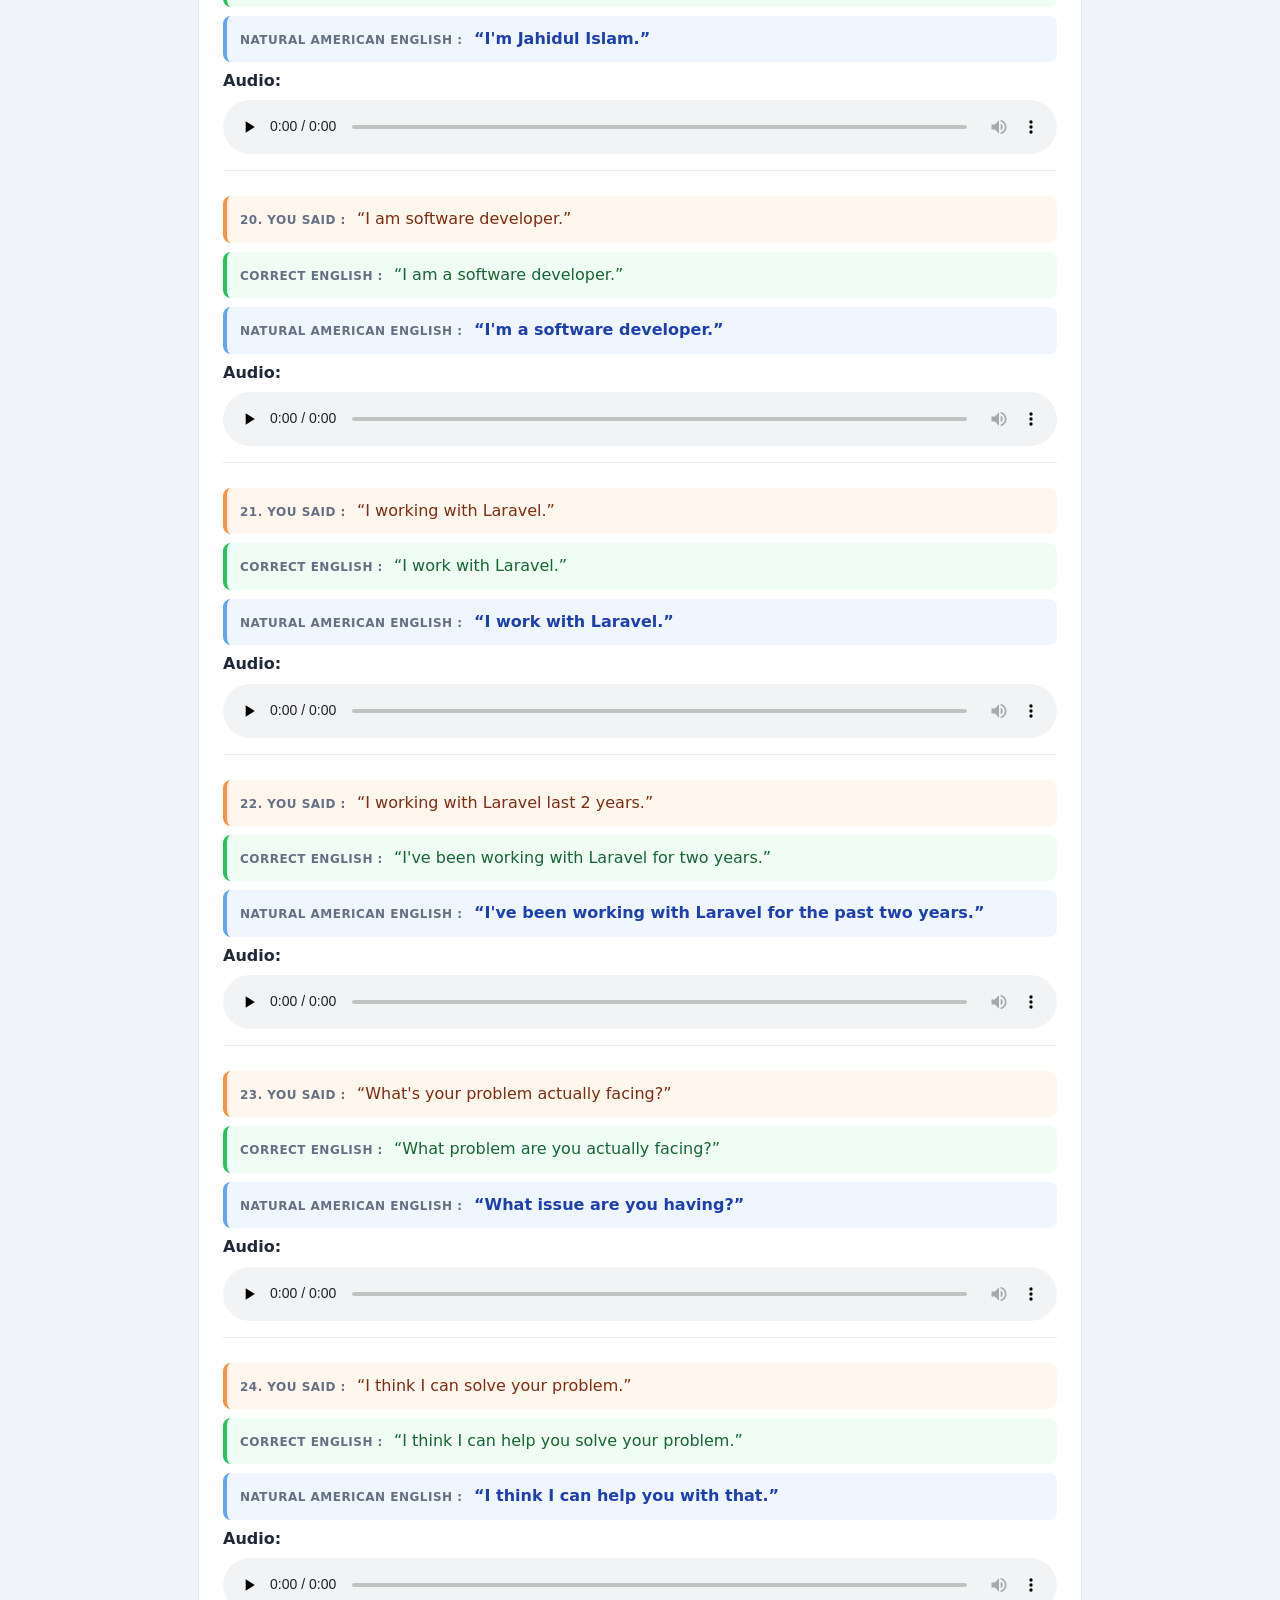
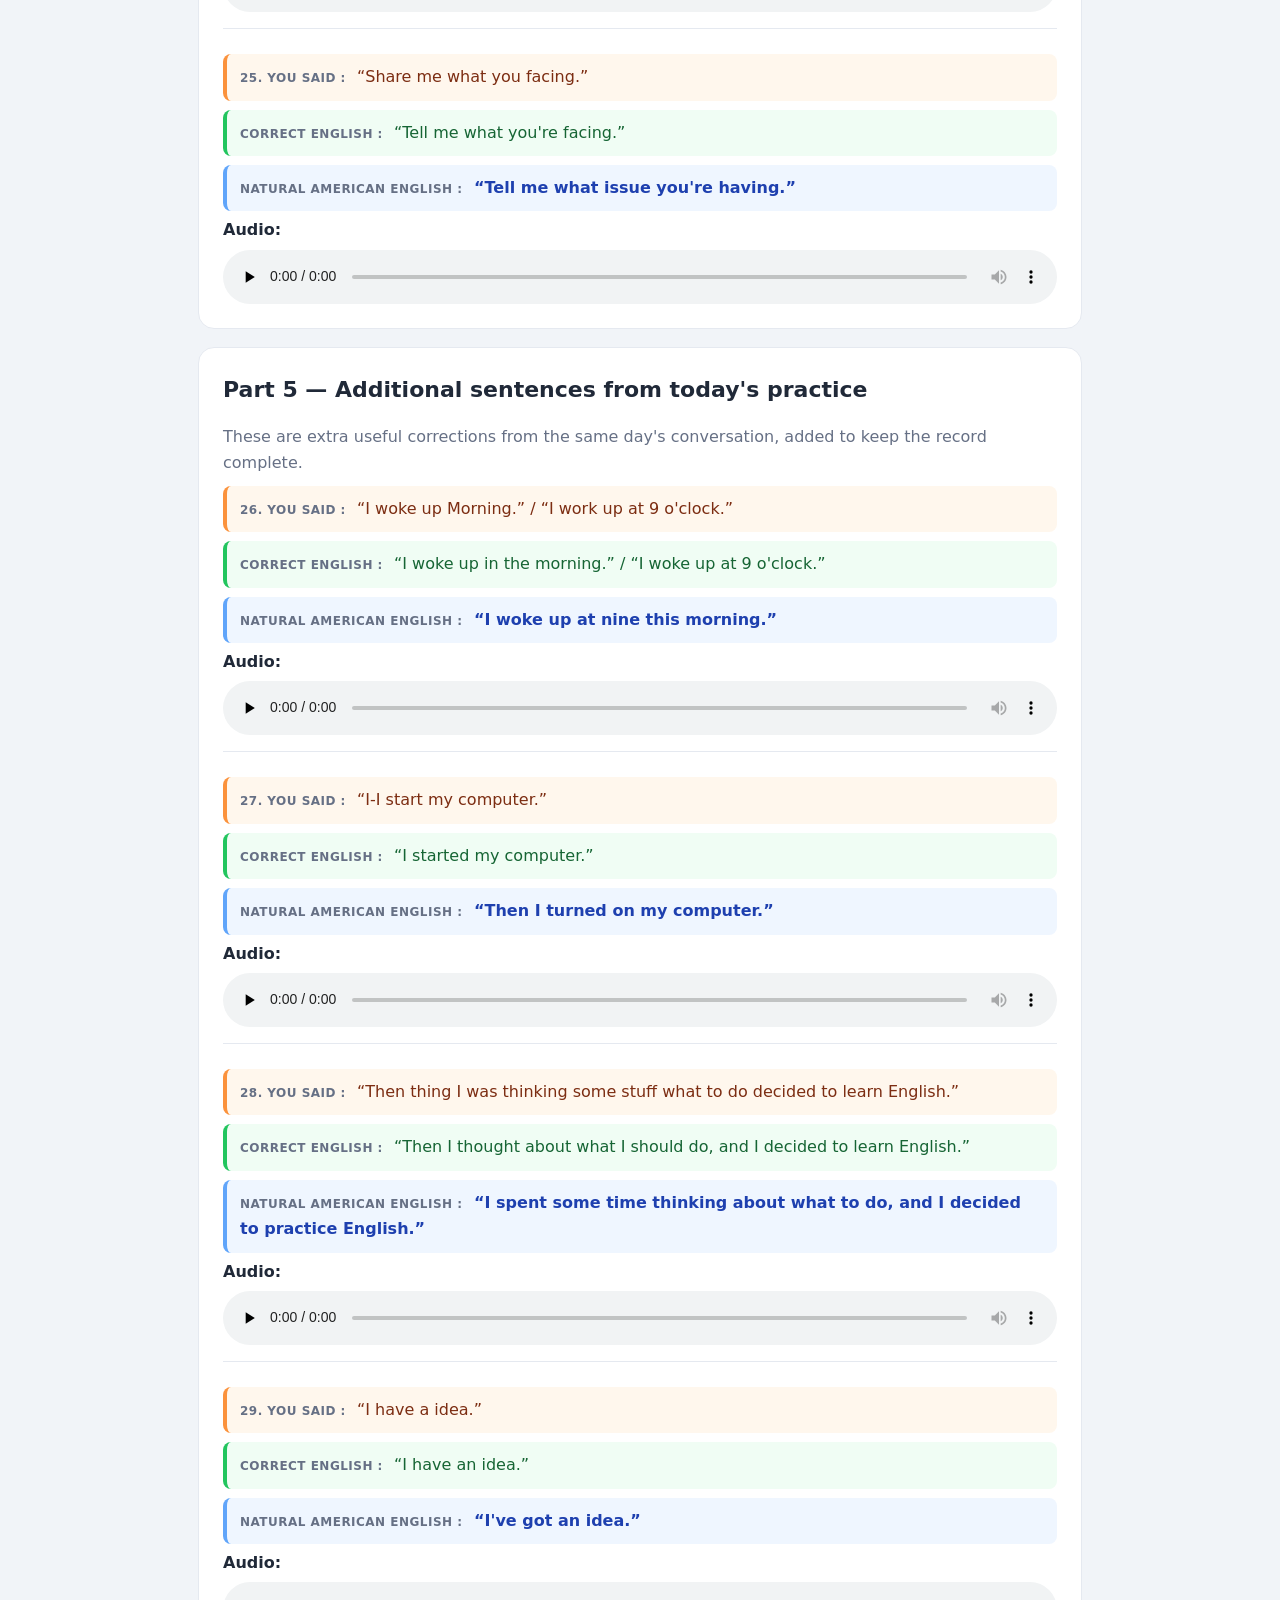
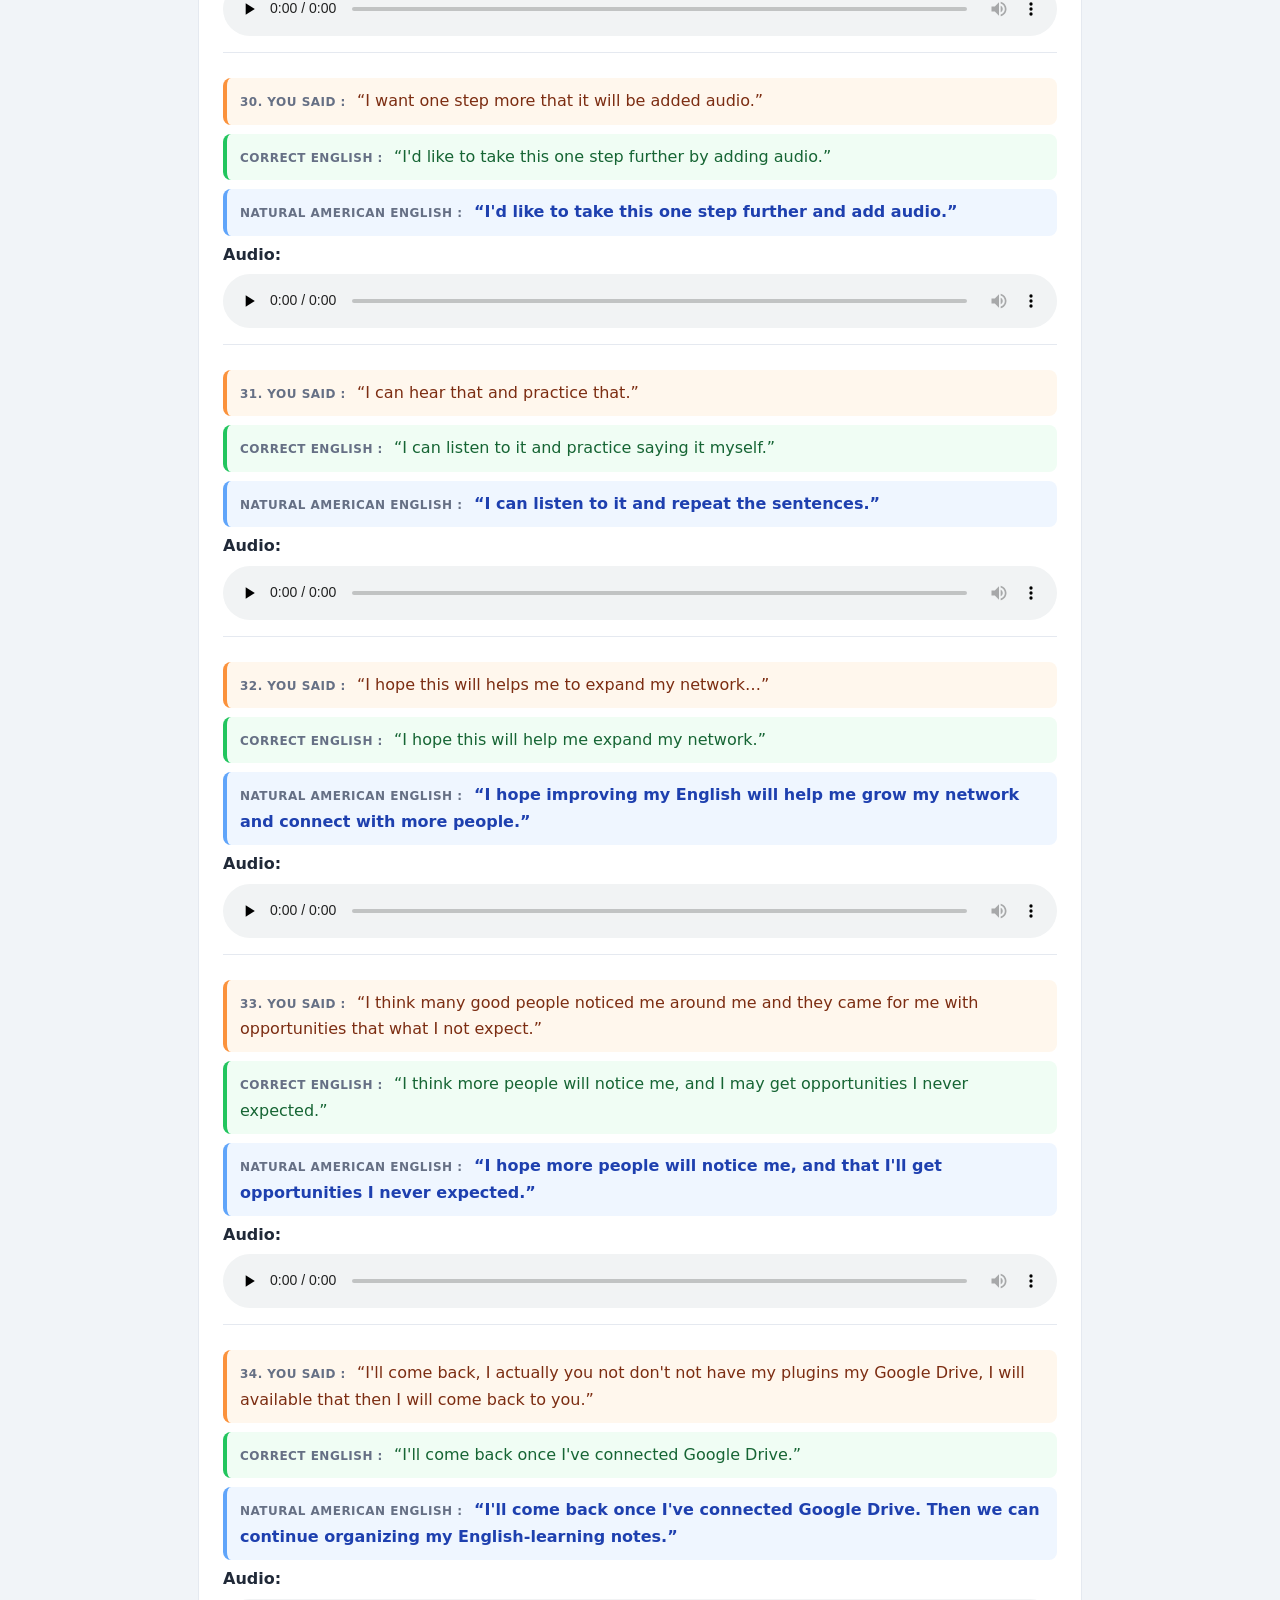
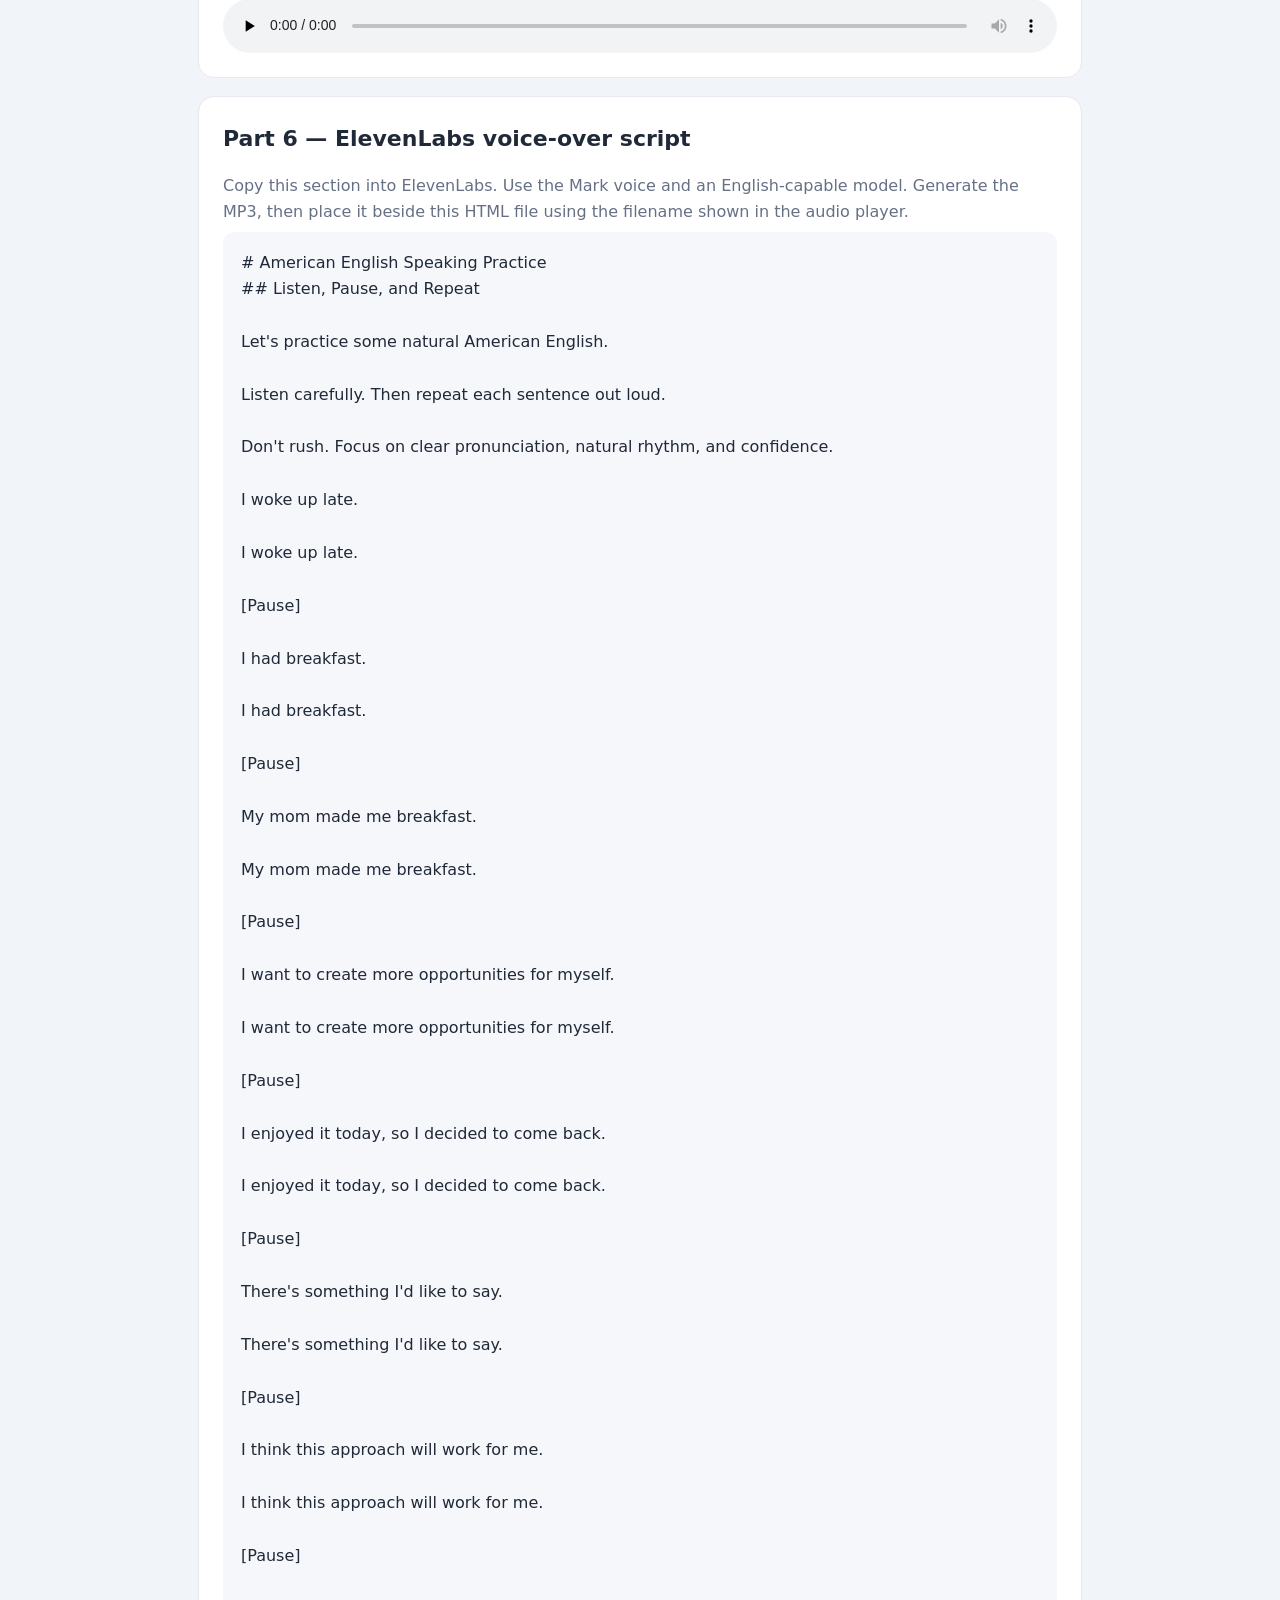
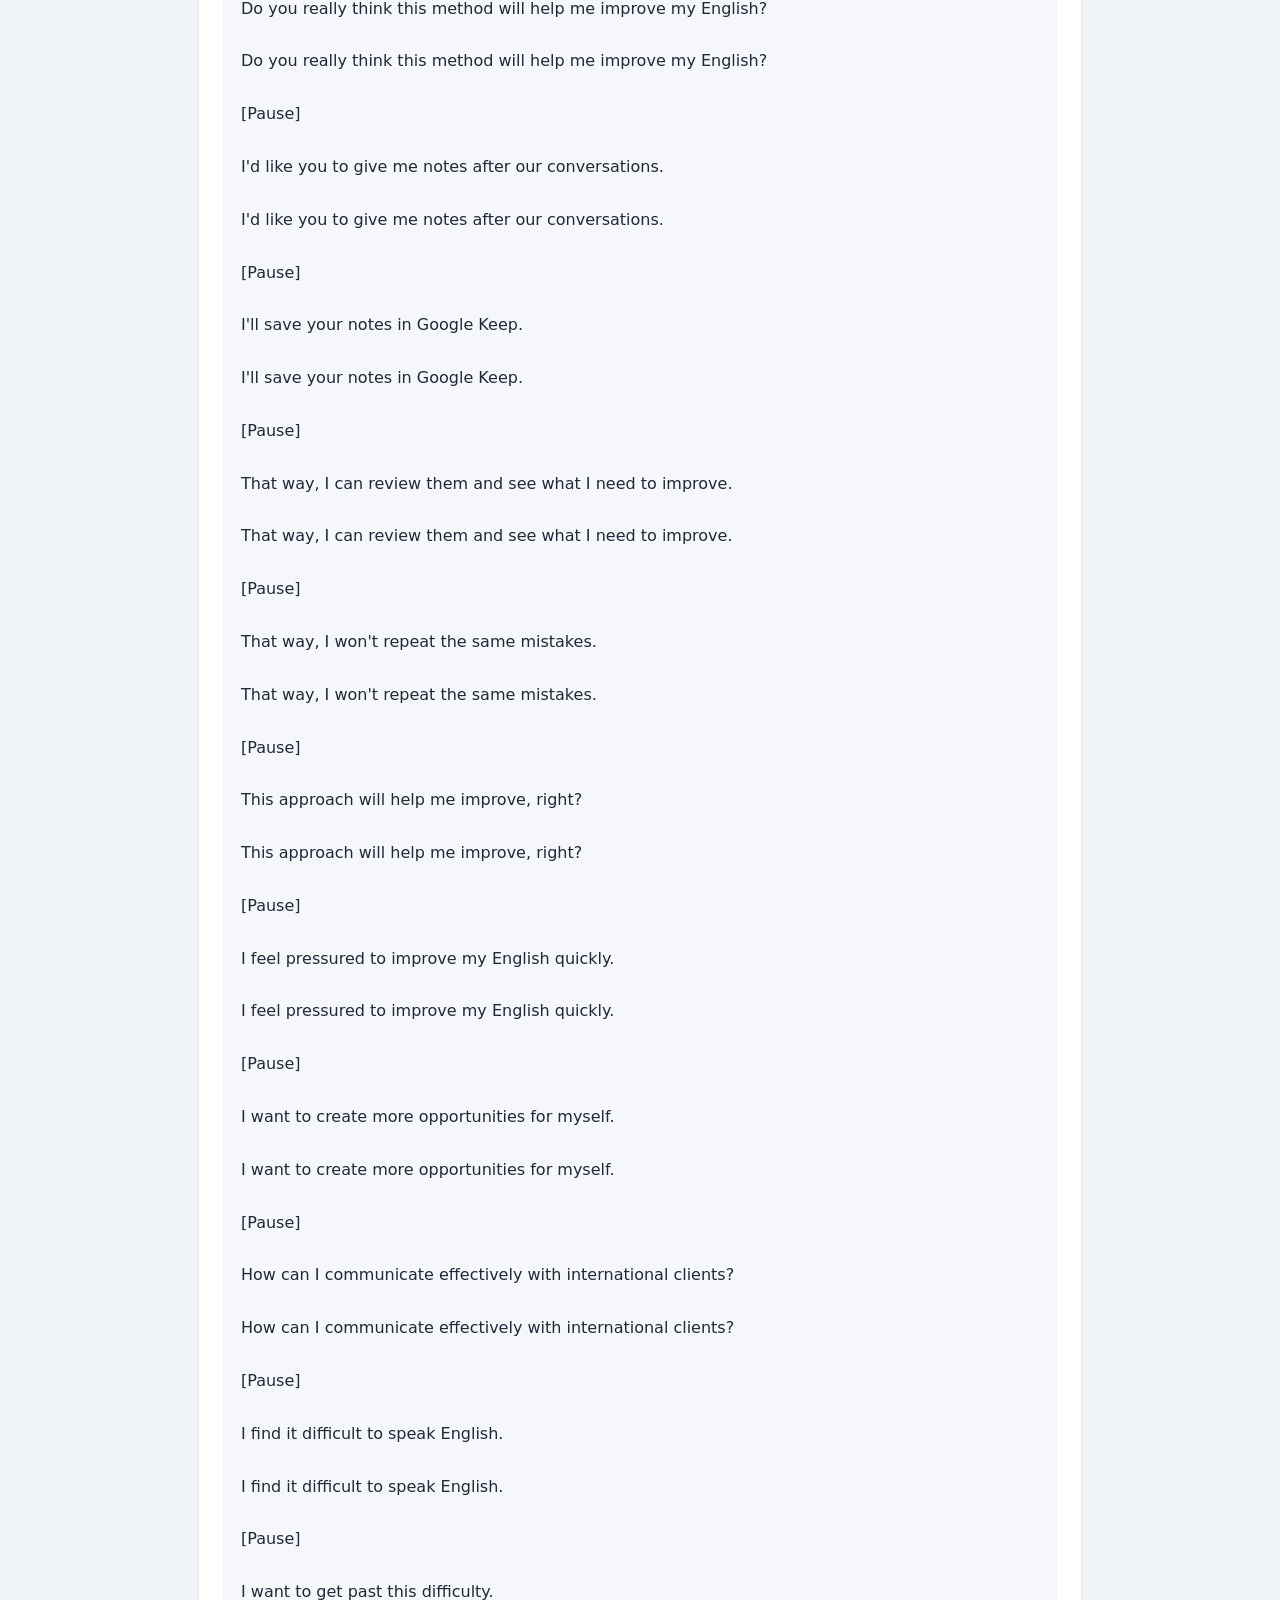
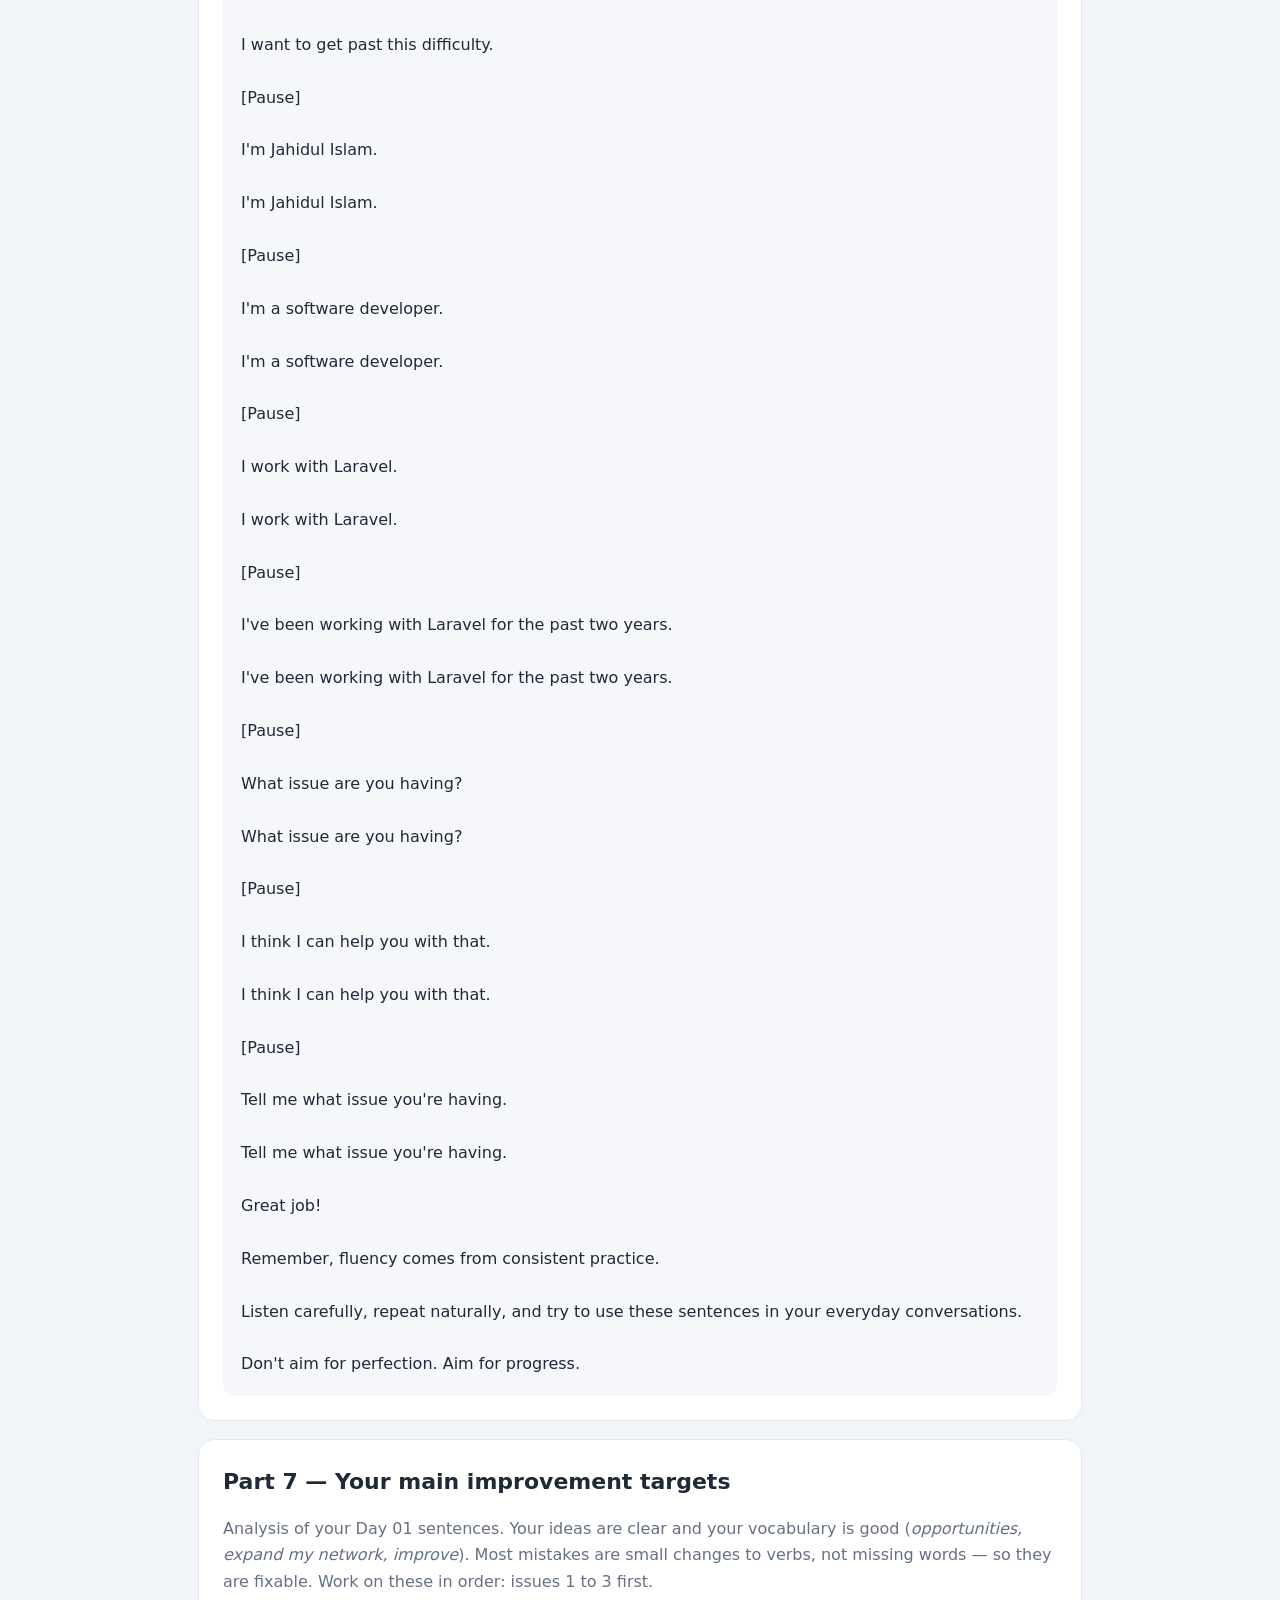
==== commit d92df509: "new" ====
--- a/Day_01_English_Speaking_Practice.html
+++ b/Day_01_English_Speaking_Practice.html
@@ -6,7 +6,7 @@
 <title>Day 01 — English Speaking Practice</title>
 <link rel="stylesheet" href="style.css">
 </head>
-<body>
+<body class="colorful">
 <div class="page">
   <header>
     <div class="eyebrow">Daily English learning record · Day 01</div>
--- a/style.css
+++ b/style.css
@@ -65,3 +65,12 @@
 .tip + .tip { margin-top: 14px; }
 .tip h3 { margin-bottom: 4px; }
 .tip .sub { font-size: 13px; margin-bottom: 8px; }
+
+/* ===== Colorful lesson boxes (used by pages with <body class="colorful">) ===== */
+body.colorful .lesson .said,
+body.colorful .lesson .correct,
+body.colorful .lesson .natural { padding: 10px 13px; border-radius: 8px; border-left: 4px solid; margin: 9px 0 0; }
+body.colorful .lesson .said    { color: #7c2d12; background: #fff7ed; border-color: #fb923c; }
+body.colorful .lesson .correct { color: #166534; background: #f0fdf4; border-color: #22c55e; }
+body.colorful .lesson .natural { color: #1e40af; background: #eff6ff; border-color: #60a5fa; font-weight: 650; }
+.lesson .note { color: var(--muted); font-size: 14.5px; margin: 10px 0 0; }
